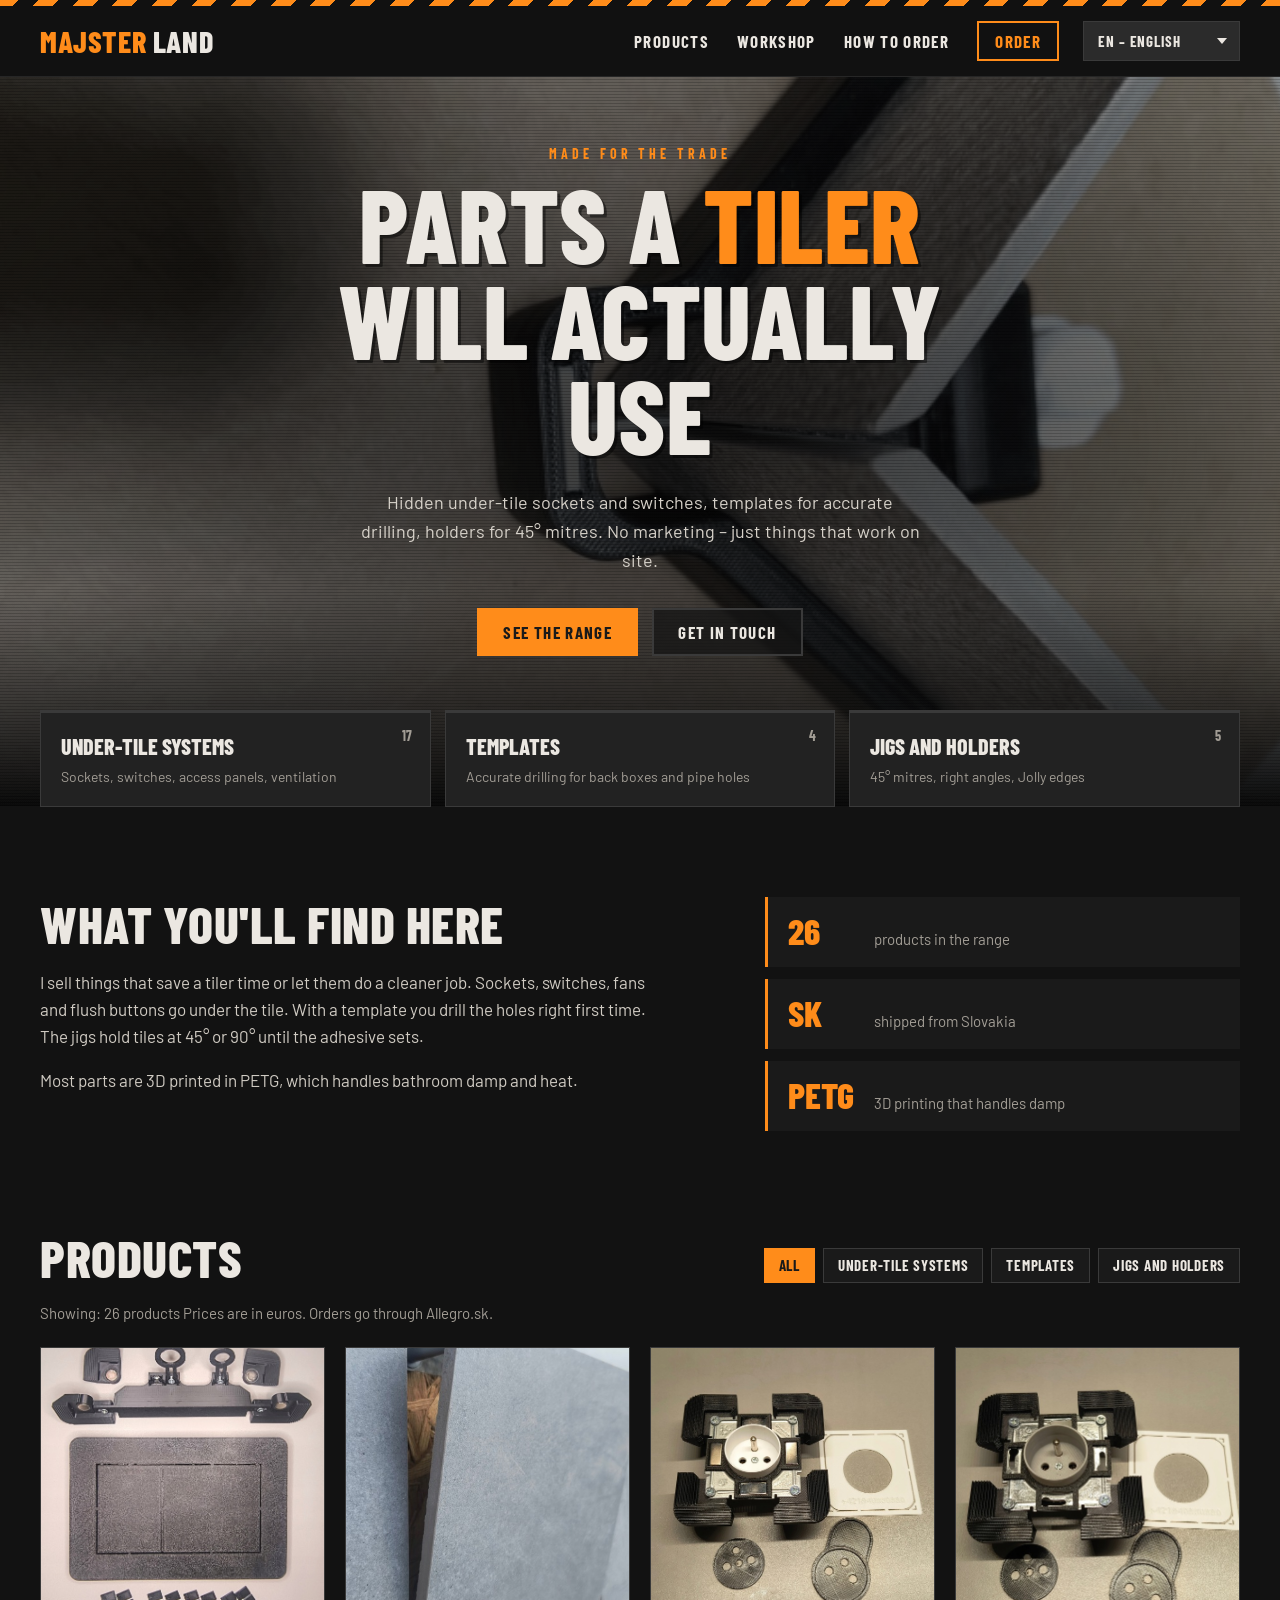
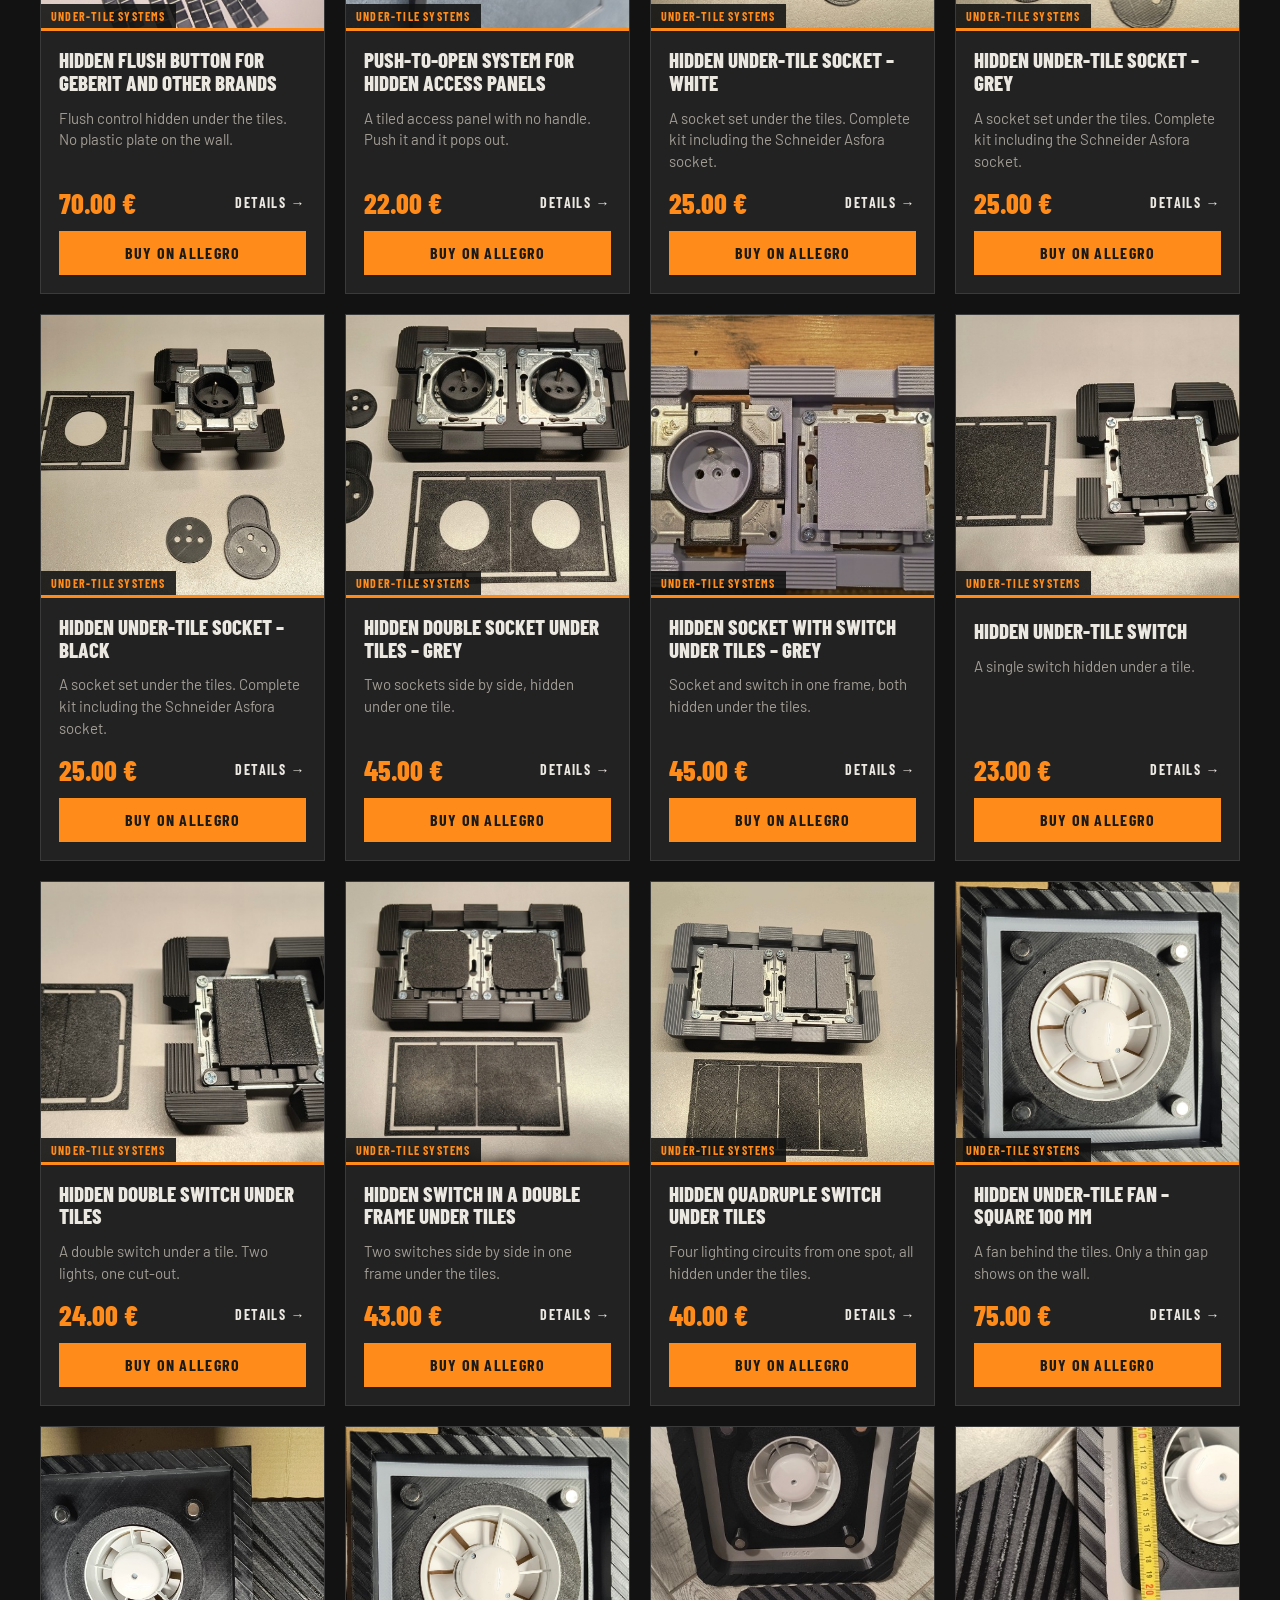
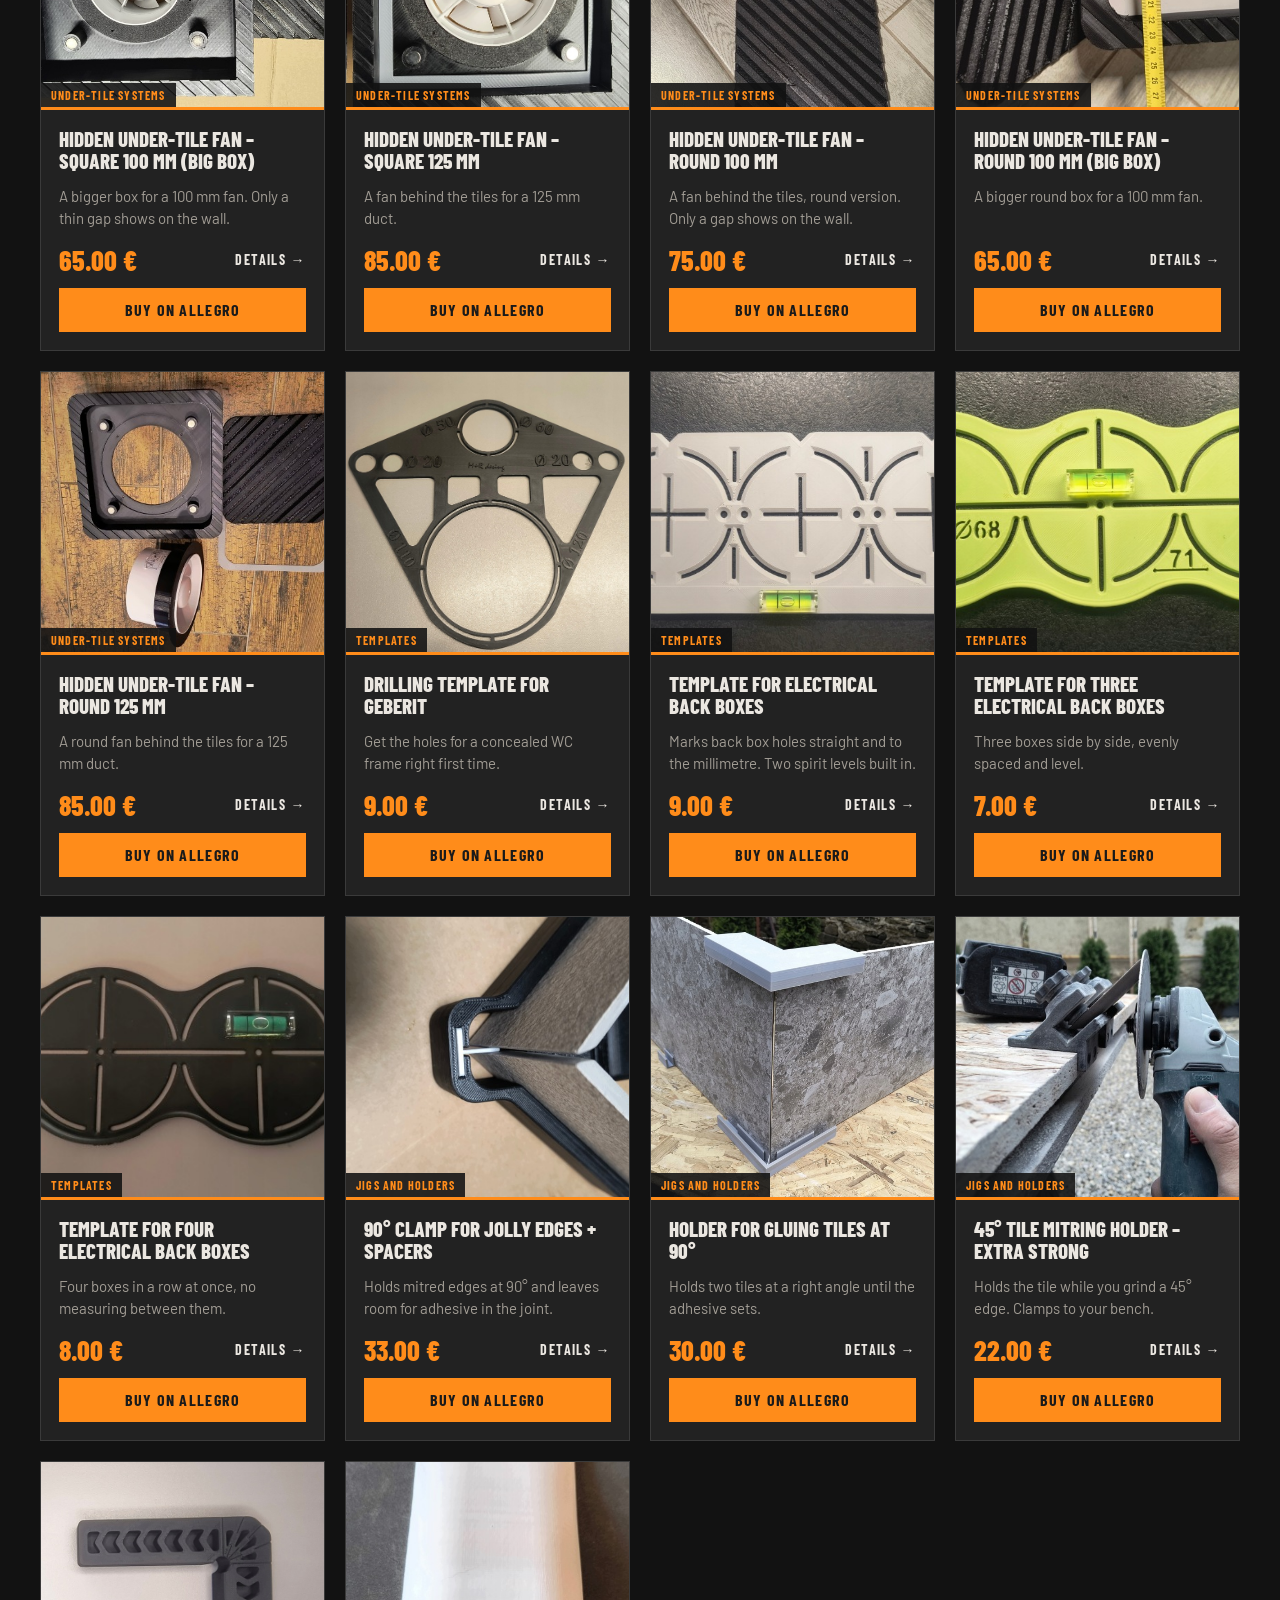
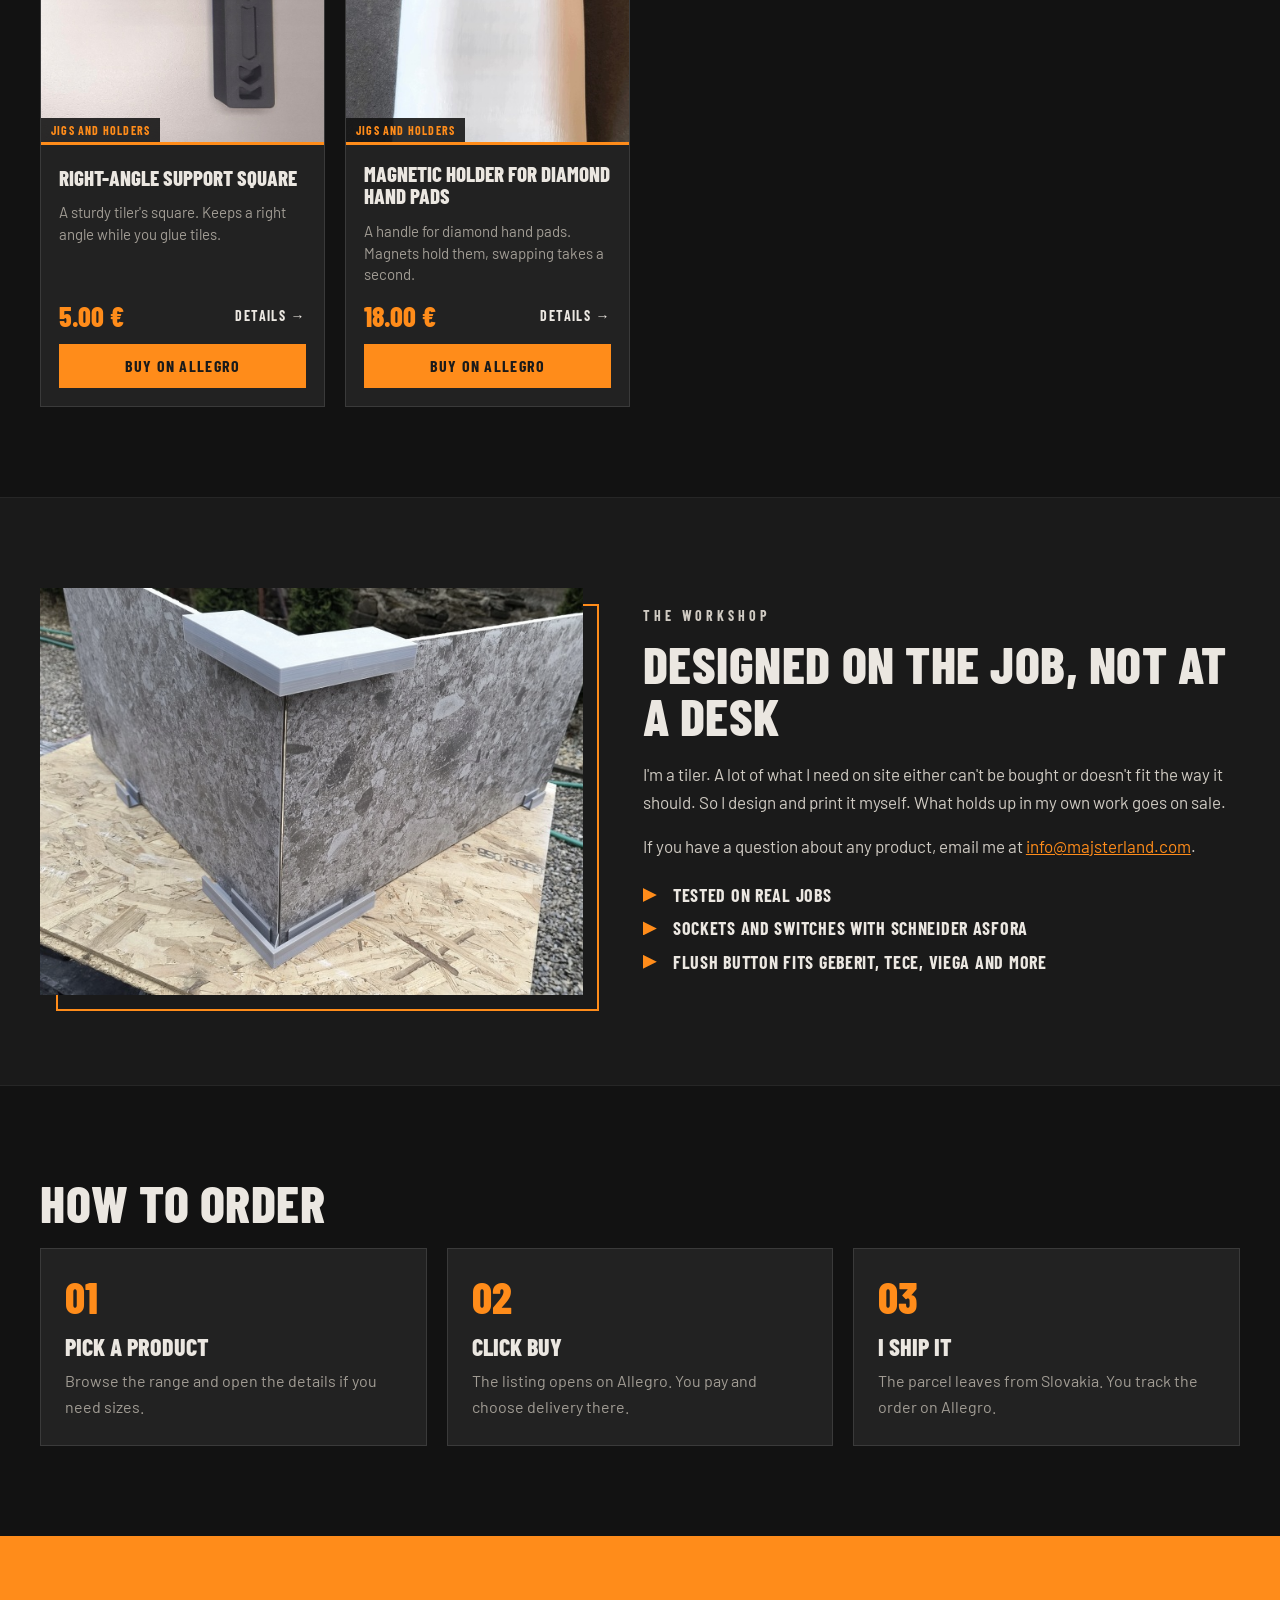
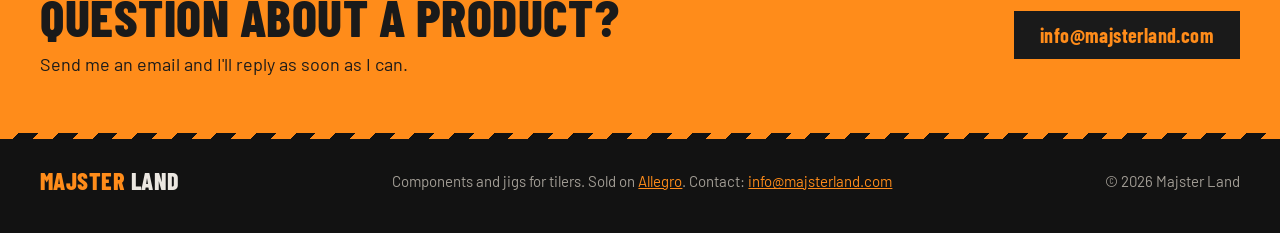
==== index.html @ 2c0d5b90 "Maďarčina a angličtina, kontakt e-mailom, bez doplnkov z dlažby a príslušenstva - nové jazyky HU (od" ====
<!DOCTYPE html>
<html lang="sk">
<head>
  <meta charset="utf-8">
  <meta name="viewport" content="width=device-width, initial-scale=1">
  <title>Majster Land – komponenty a prípravky pre obkladačov</title>
  <meta name="description" content="Skryté podobkladové zásuvky, vypínače a ventilátory, šablóny na vŕtanie, držiaky na 45° skosenie. Vyrobené pre obkladačov, predaj cez Allegro.">
  <meta property="og:title" content="Majster Land – komponenty pre obkladačov">
  <meta property="og:description" content="Skryté zásuvky, vypínače, ventilátory, šablóny a prípravky. Veci, ktoré fungujú na stavbe.">
  <meta property="og:image" content="img/hero.jpg">
  <link rel="alternate" hreflang="sk" href="?lang=sk">
  <link rel="alternate" hreflang="cs" href="?lang=cs">
  <link rel="alternate" hreflang="pl" href="?lang=pl">
  <link rel="alternate" hreflang="hu" href="?lang=hu">
  <link rel="alternate" hreflang="en" href="?lang=en">
  <link rel="icon" href="img/favicon.svg" type="image/svg+xml">
  <link rel="preconnect" href="https://fonts.googleapis.com">
  <link rel="preconnect" href="https://fonts.gstatic.com" crossorigin>
  <link href="https://fonts.googleapis.com/css2?family=Barlow+Condensed:wght@500;600;700;800&family=Barlow:wght@400;500;600&display=swap" rel="stylesheet">
  <link rel="stylesheet" href="css/style.css?v=c81fa28c">
</head>
<body>

<header class="top">
  <div class="stripe" aria-hidden="true"></div>
  <div class="top__inner wrap">
    <a href="#" class="logo" aria-label="Majster Land"><span class="logo__a">Majster</span> <span class="logo__b">Land</span></a>
    <nav id="nav" class="nav">
      <a href="#sortiment" data-i18n="nav.produkty">Produkty</a>
      <a href="#dielna" data-i18n="nav.dielna">O dielni</a>
      <a href="#objednavka" data-i18n="nav.objednavka">Ako objednať</a>
      <a href="https://allegro.sk/pouzivatel/Majster_Land" class="btn btn--outline" data-profil target="_blank" rel="noopener" data-i18n="nav.objednat">Objednať</a>
    </nav>
    <div class="lang">
      <label for="lang" class="sr-only" data-i18n="lang.label">Jazyk</label>
      <select id="lang" class="lang__select">
        <option value="sk">SK – Slovenčina</option>
        <option value="cs">CZ – Čeština</option>
        <option value="pl">PL – Polski</option>
        <option value="hu">HU – Magyar</option>
        <option value="en">EN – English</option>
      </select>
    </div>
    <button class="burger" aria-label="Menu" data-i18n-aria="menu" aria-expanded="false" aria-controls="nav"><span></span><span></span><span></span></button>
  </div>
</header>

<main>
  <!-- HERO -->
  <section class="hero">
    <div class="hero__bg" aria-hidden="true"></div>
    <div class="hero__inner wrap">
      <p class="eyebrow" data-i18n="hero.eyebrow">Vyrobené pre remeslo</p>
      <h1 class="hero__title" data-i18n-html="hero.title">Komponenty, ktoré <em>obkladač</em> naozaj použije</h1>
      <p class="hero__lead" data-i18n="hero.lead">Skryté podobkladové zásuvky a vypínače, šablóny na presné vŕtanie, držiaky na 45° skosenie. Bez marketingu – len veci, ktoré fungujú na stavbe.</p>
      <div class="hero__cta">
        <a href="#sortiment" class="btn btn--solid" data-i18n="hero.cta1">Pozrieť sortiment</a>
        <a href="#kontakt" class="btn btn--dark" data-i18n="hero.cta2">Napíš mi</a>
      </div>
    </div>
  </section>

  <!-- KATEGÓRIE -->
  <section class="cats wrap">
    <div class="cats__grid" id="cats"></div>
  </section>

  <!-- ÚVOD -->
  <section class="intro wrap">
    <div class="intro__text">
      <h2 class="h2" data-i18n="intro.title">Čo tu nájdeš</h2>
      <p data-i18n="intro.p1"></p>
      <p data-i18n="intro.p2"></p>
    </div>
    <ul class="intro__facts">
      <li><strong id="fact-count">32</strong><span data-i18n="fact.produkty">produktov v ponuke</span></li>
      <li><strong>SK</strong><span data-i18n="fact.sk">odoslanie zo Slovenska</span></li>
      <li><strong>PETG</strong><span data-i18n="fact.petg">3D tlač, ktorá vydrží vlhko</span></li>
    </ul>
  </section>

  <!-- SORTIMENT -->
  <section class="shop wrap" id="sortiment">
    <div class="shop__head">
      <h2 class="h2" data-i18n="shop.title">Sortiment</h2>
      <div class="filters" id="filters" role="group" data-i18n-aria="shop.filter"></div>
    </div>
    <p class="shop__count"><span id="count" aria-live="polite"></span> <span class="shop__mena" id="mena"></span></p>
    <div class="grid" id="grid"></div>
    <noscript><p class="shop__count">Na zobrazenie produktov treba zapnúť JavaScript. Celú ponuku nájdeš aj na <a href="https://allegro.sk/pouzivatel/Majster_Land">Allegre</a>.</p></noscript>
  </section>

  <!-- O DIELNI -->
  <section class="workshop" id="dielna">
    <div class="wrap workshop__inner">
      <div class="workshop__img">
        <img src="img/produkty/18585178853.jpg" data-i18n-alt="dielna.alt" alt="Roh z dlažby lepený v 90° držiaku" loading="lazy">
      </div>
      <div class="workshop__text">
        <p class="eyebrow" data-i18n="dielna.eyebrow">O dielni</p>
        <h2 class="h2" data-i18n="dielna.title">Navrhnuté pri práci, nie pri stole</h2>
        <p data-i18n="dielna.p1"></p>
        <p data-i18n-html="dielna.p2"></p>
        <ul class="checks">
          <li data-i18n="dielna.c1"></li>
          <li data-i18n="dielna.c2"></li>
          <li data-i18n="dielna.c3"></li>
        </ul>
      </div>
    </div>
  </section>

  <!-- AKO OBJEDNAŤ -->
  <section class="how wrap" id="objednavka">
    <h2 class="h2" data-i18n="how.title">Ako objednať</h2>
    <ol class="steps">
      <li><span class="steps__n">01</span><h3 data-i18n="how.1t"></h3><p data-i18n="how.1p"></p></li>
      <li><span class="steps__n">02</span><h3 data-i18n="how.2t"></h3><p data-i18n="how.2p"></p></li>
      <li><span class="steps__n">03</span><h3 data-i18n="how.3t"></h3><p data-i18n="how.3p"></p></li>
    </ol>
  </section>

  <!-- KONTAKT -->
  <section class="contact" id="kontakt">
    <div class="wrap contact__inner">
      <div>
        <h2 class="h2" data-i18n="kontakt.title">Máš otázku k produktu?</h2>
        <p data-i18n="kontakt.p"></p>
      </div>
      <a href="mailto:info@majsterland.com" class="btn btn--solid btn--mail" data-email>info@majsterland.com</a>
    </div>
  </section>
</main>

<footer class="foot">
  <div class="stripe" aria-hidden="true"></div>
  <div class="wrap foot__inner">
    <a href="#" class="logo"><span class="logo__a">Majster</span> <span class="logo__b">Land</span></a>
    <p data-i18n-html="foot.text"></p>
    <p class="foot__copy">© <span id="year">2026</span> Majster Land</p>
  </div>
</footer>

<!-- DETAIL PRODUKTU -->
<dialog class="modal" id="modal" aria-labelledby="m-title">
  <button class="modal__close" id="m-close" data-i18n-aria="close" aria-label="Zavrieť">×</button>
  <div class="modal__body">
    <div class="modal__img"><img id="m-img" alt=""></div>
    <div class="modal__info">
      <p class="eyebrow" id="m-cat"></p>
      <h3 class="modal__title" id="m-title"></h3>
      <p class="modal__price" id="m-price"></p>
      <p class="modal__mena" id="m-mena"></p>
      <p id="m-desc"></p>
      <ul class="specs" id="m-specs"></ul>
      <a class="btn btn--solid btn--wide" id="m-buy" target="_blank" rel="noopener" data-i18n="buy">Kúpiť na Allegre</a>
    </div>
  </div>
</dialog>

<script src="data/produkty.js?v=39919f74"></script>
<script src="js/i18n.js?v=250822aa"></script>
<script src="js/app.js?v=681aad5c"></script>
</body>
</html>
---- css/style.css ----
/* Majster Land – tmavý dielenský štýl, oranžové akcenty */
:root {
  --bg: #121212;
  --bg-2: #1a1a1a;
  --panel: #222;
  --panel-2: #2b2b2b;
  --line: #3a3a3a;
  --text: #ebe7e1;
  --muted: #a29d95;
  --orange: #ff8c1a;
  --orange-2: #ffa340;
  --font-head: "Barlow Condensed", "Arial Narrow", Impact, sans-serif;
  --font-body: "Barlow", system-ui, -apple-system, "Segoe UI", sans-serif;
  --wrap: 1200px;
}

*, *::before, *::after { box-sizing: border-box; }
html { scroll-behavior: smooth; scroll-padding-top: 80px; }
body {
  margin: 0;
  background: var(--bg);
  color: var(--text);
  font: 400 17px/1.6 var(--font-body);
  -webkit-font-smoothing: antialiased;
}
img { max-width: 100%; display: block; }
a { color: var(--orange); }
button { font: inherit; color: inherit; }

.wrap { width: min(var(--wrap), 100% - 40px); margin-inline: auto; }

.h2 {
  font: 800 clamp(34px, 5vw, 52px)/1 var(--font-head);
  text-transform: uppercase;
  letter-spacing: .01em;
  margin: 0 0 20px;
}

.eyebrow {
  font: 700 14px/1 var(--font-head);
  text-transform: uppercase;
  letter-spacing: .28em;
  color: var(--orange);
  margin: 0 0 14px;
}

/* ---------- výstražný pruh ---------- */
.stripe {
  height: 6px;
  background: repeating-linear-gradient(-45deg, var(--orange) 0 14px, #111 14px 28px);
}

/* ---------- tlačidlá ---------- */
.btn {
  display: inline-flex;
  align-items: center;
  justify-content: center;
  gap: 8px;
  min-height: 48px;
  padding: 0 24px;
  font: 700 17px/1 var(--font-head);
  text-transform: uppercase;
  letter-spacing: .08em;
  text-decoration: none;
  border: 2px solid transparent;
  cursor: pointer;
  transition: background .15s, color .15s, border-color .15s, transform .15s;
}
.btn:active { transform: translateY(1px); }
.btn--solid { background: var(--orange); color: #1a1a1a; }
.btn--solid:hover { background: var(--orange-2); }
.btn--outline { border-color: var(--orange); color: var(--orange); min-height: 40px; padding: 0 16px; }
.btn--outline:hover { background: var(--orange); color: #1a1a1a; }
.btn--dark { background: rgba(20,20,20,.75); border-color: var(--line); color: var(--text); }
.btn--dark:hover { border-color: var(--text); }
.btn--wide { width: 100%; }
.btn:focus-visible, .filter:focus-visible, .cat:focus-visible, .card button:focus-visible, .nav a:focus-visible {
  outline: 3px solid var(--orange-2);
  outline-offset: 2px;
}

/* ---------- hlavička ---------- */
.top {
  position: sticky;
  top: 0;
  z-index: 20;
  background: rgba(18,18,18,.94);
  backdrop-filter: blur(6px);
  border-bottom: 1px solid #262626;
}
.top__inner { display: flex; align-items: center; height: 70px; }

.logo {
  font: 800 30px/1 var(--font-head);
  text-transform: uppercase;
  letter-spacing: .02em;
  text-decoration: none;
  white-space: nowrap;
}
.logo__a { color: var(--orange); }
.logo__b { color: var(--text); }

.nav { display: flex; align-items: center; gap: 28px; margin-left: auto; }
.nav a:not(.btn) {
  font: 700 17px/1 var(--font-head);
  text-transform: uppercase;
  letter-spacing: .08em;
  color: var(--text);
  text-decoration: none;
}
.nav a:not(.btn):hover { color: var(--orange); }

.burger { display: none; background: none; border: 0; padding: 10px; cursor: pointer; }
.burger span { display: block; width: 26px; height: 3px; background: var(--text); margin: 5px 0; }

/* ---------- prepínač jazyka ---------- */
.sr-only { position: absolute; width: 1px; height: 1px; padding: 0; margin: -1px; overflow: hidden; clip: rect(0 0 0 0); white-space: nowrap; border: 0; }
.lang { margin-left: 24px; }
.lang__select {
  appearance: none;
  -webkit-appearance: none;
  height: 40px;
  padding: 0 34px 0 14px;
  background: var(--panel-2) url("data:image/svg+xml,%3Csvg xmlns='http://www.w3.org/2000/svg' width='10' height='6'%3E%3Cpath d='M0 0h10L5 6z' fill='%23ebe7e1'/%3E%3C/svg%3E") no-repeat right 12px center;
  border: 1px solid var(--line);
  color: var(--text);
  font: 700 15px/1 var(--font-head);
  text-transform: uppercase;
  letter-spacing: .06em;
  cursor: pointer;
}
.lang__select:hover { border-color: var(--text); }
.lang__select:focus-visible { outline: 3px solid var(--orange-2); outline-offset: 2px; }
.lang__select option { background: var(--panel); color: var(--text); text-transform: none; }
.shop__mena { color: var(--muted); }
.shop__mena:empty { display: none; }
.modal__mena { font-size: 14px; color: var(--muted); margin: -10px 0 16px; }
.modal__mena:empty { display: none; }

/* ---------- hero ---------- */
.hero {
  position: relative;
  min-height: clamp(540px, 76vh, 720px);
  display: flex;
  align-items: center;
  overflow: hidden;
  isolation: isolate;
}
.hero__bg {
  position: absolute;
  inset: 0;
  z-index: -1;
  background:
    repeating-linear-gradient(0deg, rgba(0,0,0,.18) 0 1px, transparent 1px 3px),
    radial-gradient(ellipse at center, rgba(14,14,14,.82) 0%, rgba(14,14,14,.6) 60%, rgba(14,14,14,.45) 100%),
    linear-gradient(0deg, var(--bg) 0%, transparent 30%),
    url("../img/hero.jpg") center / cover no-repeat;
  filter: saturate(.6) contrast(1.05);
}
.hero__inner { padding: 70px 0 150px; text-align: center; }
.hero__title {
  font: 800 clamp(38px, 8.4vw, 104px)/.92 var(--font-head);
  text-transform: uppercase;
  letter-spacing: .005em;
  max-width: 14ch;
  margin: 0 auto 26px;
  text-shadow: 3px 3px 0 rgba(0,0,0,.45);
}
.hero__title em { font-style: normal; color: var(--orange); }
.hero__lead { max-width: 560px; font-size: 18px; color: #d6d1c9; margin: 0 auto 34px; }
.hero__cta { display: flex; flex-wrap: wrap; justify-content: center; gap: 14px; }

/* ---------- kategórie ---------- */
.cats { position: relative; z-index: 2; margin-top: -96px; }
.cats__grid { display: grid; grid-template-columns: repeat(3, 1fr); gap: 14px; }
.cats__grid > * { min-width: 0; }
.cat {
  display: block;
  position: relative;
  padding: 22px 20px 20px;
  background: var(--panel);
  border: 1px solid var(--line);
  border-top: 3px solid var(--line);
  text-decoration: none;
  color: var(--text);
  transition: border-color .15s, transform .15s, background .15s;
}
.cat:hover { border-top-color: var(--orange); background: var(--panel-2); transform: translateY(-3px); }
.cat__n { position: absolute; top: 16px; right: 18px; font: 700 14px/1 var(--font-head); color: var(--muted); }
.cat__title { font: 800 22px/1.05 var(--font-head); text-transform: uppercase; margin: 0 0 8px; padding-right: 22px; overflow-wrap: break-word; hyphens: auto; }
.cat__desc { font-size: 14px; line-height: 1.4; color: var(--muted); margin: 0; }

/* ---------- úvod ---------- */
.intro {
  display: grid;
  grid-template-columns: 1.4fr 1fr;
  gap: 60px;
  padding: 90px 0 40px;
  align-items: start;
}
.intro__text p { color: #cfcac2; margin: 0 0 16px; max-width: 62ch; }
.intro__facts { list-style: none; margin: 0; padding: 0; display: grid; gap: 12px; }
.intro__facts li {
  display: flex;
  align-items: baseline;
  gap: 16px;
  padding: 16px 20px;
  background: var(--bg-2);
  border-left: 3px solid var(--orange);
}
.intro__facts strong { font: 800 36px/1 var(--font-head); color: var(--orange); min-width: 70px; }
.intro__facts span { color: var(--muted); font-size: 15px; }

/* ---------- sortiment ---------- */
.shop { padding: 60px 0 90px; }
.shop__head { display: flex; flex-wrap: wrap; align-items: end; justify-content: space-between; gap: 20px; }
.shop__head .h2 { margin: 0; }
.shop__count { color: var(--muted); font-size: 15px; margin: 18px 0 22px; }

.filters { display: flex; flex-wrap: wrap; gap: 8px; }
.filter {
  padding: 9px 14px;
  background: var(--bg-2);
  border: 1px solid var(--line);
  font: 700 15px/1 var(--font-head);
  text-transform: uppercase;
  letter-spacing: .05em;
  cursor: pointer;
  transition: background .15s, border-color .15s, color .15s;
}
.filter:hover { border-color: var(--text); }
.filter.is-on { background: var(--orange); border-color: var(--orange); color: #1a1a1a; }

.grid { display: grid; grid-template-columns: repeat(auto-fill, minmax(min(270px, 100%), 1fr)); gap: 20px; }

.card {
  display: flex;
  flex-direction: column;
  background: var(--panel);
  border: 1px solid var(--line);
  transition: border-color .15s, transform .15s;
}
.card:hover { border-color: #555; transform: translateY(-3px); }
.card[hidden] { display: none; }

.card__img {
  position: relative;
  display: block;
  padding: 0;
  border: 0;
  border-bottom: 3px solid var(--orange);
  background: #d8d5d0;
  aspect-ratio: 1 / 1;
  overflow: hidden;
  cursor: zoom-in;
}
.card__img img { width: 100%; height: 100%; object-fit: cover; transition: transform .3s; }
.card:hover .card__img img { transform: scale(1.04); }
.card__tag {
  position: absolute;
  left: 0;
  bottom: 0;
  padding: 6px 10px;
  background: rgba(18,18,18,.88);
  font: 700 12px/1 var(--font-head);
  text-transform: uppercase;
  letter-spacing: .1em;
  color: var(--orange);
}

.card__body { display: flex; flex-direction: column; flex: 1; padding: 18px 18px 18px; }
.card__title { margin: 0 0 8px; }
.card__title button {
  padding: 0;
  background: none;
  border: 0;
  text-align: left;
  font: 800 21px/1.08 var(--font-head);
  text-transform: uppercase;
  cursor: pointer;
}
.card__title button:hover { color: var(--orange); }
.card__desc { font-size: 15px; line-height: 1.45; color: var(--muted); margin: 0 0 16px; flex: 1; }
.card__foot { display: flex; align-items: center; justify-content: space-between; margin-bottom: 14px; }
.card__price { font: 800 28px/1 var(--font-head); color: var(--orange); }
.card__more {
  background: none;
  border: 0;
  padding: 4px 0;
  font: 700 14px/1 var(--font-head);
  text-transform: uppercase;
  letter-spacing: .1em;
  color: var(--text);
  cursor: pointer;
}
.card__more:hover { color: var(--orange); }
.card .btn { min-height: 44px; font-size: 16px; }

/* ---------- o dielni ---------- */
.workshop { background: var(--bg-2); border-block: 1px solid #262626; }
.workshop__inner { display: grid; grid-template-columns: 1fr 1.1fr; gap: 60px; align-items: center; padding: 90px 0; }
.workshop__img { position: relative; }
.workshop__img::after {
  content: "";
  position: absolute;
  inset: 16px -16px -16px 16px;
  border: 2px solid var(--orange);
  z-index: 0;
}
.workshop__img img { position: relative; z-index: 1; width: 100%; aspect-ratio: 4 / 3; object-fit: cover; filter: saturate(.75); }
.workshop__text p { color: #cfcac2; max-width: 60ch; }
.checks { list-style: none; padding: 0; margin: 24px 0 0; display: grid; gap: 10px; }
.checks li {
  position: relative;
  padding-left: 30px;
  font: 700 18px/1.3 var(--font-head);
  text-transform: uppercase;
  letter-spacing: .04em;
}
.checks li::before {
  content: "";
  position: absolute;
  left: 0;
  top: 4px;
  width: 14px;
  height: 14px;
  background: var(--orange);
  clip-path: polygon(0 0, 100% 50%, 0 100%);
}

/* ---------- ako objednať ---------- */
.how { padding: 90px 0; }
.steps { list-style: none; padding: 0; margin: 10px 0 0; display: grid; grid-template-columns: repeat(3, 1fr); gap: 20px; }
.steps li { padding: 26px 24px; background: var(--panel); border: 1px solid var(--line); }
.steps__n { font: 800 44px/1 var(--font-head); color: var(--orange); }
.steps h3 { font: 800 24px/1.1 var(--font-head); text-transform: uppercase; margin: 12px 0 8px; }
.steps p { margin: 0; color: var(--muted); font-size: 16px; }

/* ---------- kontakt ---------- */
.contact { background: var(--orange); color: #1a1a1a; }
.contact__inner { display: flex; flex-wrap: wrap; align-items: center; justify-content: space-between; gap: 24px; padding: 54px 0; }
.contact .h2 { margin-bottom: 8px; }
.contact p { margin: 0; font-size: 18px; }
.contact .btn--solid { background: #1a1a1a; color: var(--orange); }
.contact .btn--solid:hover { background: #000; }
.btn--mail { text-transform: none; letter-spacing: .02em; font-size: 20px; }
.workshop__text a { color: var(--orange); }

/* ---------- pätička ---------- */
.foot__inner { display: flex; flex-wrap: wrap; align-items: center; justify-content: space-between; gap: 16px; padding: 30px 0 40px; color: var(--muted); font-size: 15px; }
.foot__inner p { margin: 0; }
.foot .logo { font-size: 24px; }

/* ---------- detail (modal) ---------- */
.modal {
  width: min(980px, 100% - 24px);
  max-height: calc(100vh - 24px);
  padding: 0;
  background: var(--panel);
  color: var(--text);
  border: 1px solid var(--line);
  border-top: 4px solid var(--orange);
}
.modal::backdrop { background: rgba(0,0,0,.75); }
.modal__close {
  position: absolute;
  top: 8px;
  right: 10px;
  z-index: 2;
  width: 40px;
  height: 40px;
  background: rgba(18,18,18,.85);
  border: 1px solid var(--line);
  font-size: 26px;
  line-height: 1;
  cursor: pointer;
}
.modal__close:hover { color: var(--orange); }
.modal__body { display: grid; grid-template-columns: 1fr 1fr; }
.modal__img { background: #d8d5d0; }
.modal__img img { width: 100%; height: 100%; max-height: 640px; object-fit: contain; }
.modal__info { padding: 34px 30px 30px; }
.modal__title { font: 800 34px/1 var(--font-head); text-transform: uppercase; margin: 0 0 14px; }
.modal__price { font: 800 38px/1 var(--font-head); color: var(--orange); margin: 0 0 18px; }
.modal__info > p:not(.eyebrow):not(.modal__price) { color: #cfcac2; font-size: 16px; }
.specs { list-style: none; padding: 0; margin: 18px 0 26px; border-top: 1px solid var(--line); }
.specs li { padding: 9px 0; border-bottom: 1px solid var(--line); font-size: 15px; color: #d8d3cb; }

/* ---------- responzívne ---------- */
@media (max-width: 860px) {
  .burger { display: block; margin-left: 6px; }
  .lang { margin-left: auto; }
  .lang__select { height: 38px; padding: 0 28px 0 10px; font-size: 14px; background-position: right 9px center; }
  .nav {
    position: absolute;
    top: 76px;
    left: 0;
    right: 0;
    flex-direction: column;
    align-items: stretch;
    gap: 0;
    padding: 10px 20px 20px;
    background: var(--bg);
    border-bottom: 1px solid var(--line);
    display: none;
  }
  .nav.is-open { display: flex; }
  .nav a:not(.btn) { padding: 14px 0; border-bottom: 1px solid #262626; }
  .nav .btn { margin-top: 14px; }
  .intro, .workshop__inner { grid-template-columns: 1fr; gap: 40px; }
  .steps { grid-template-columns: 1fr; }
  .modal__body { grid-template-columns: 1fr; }
  .modal__img img { max-height: 360px; }
  .hero__bg {
    background:
      repeating-linear-gradient(0deg, rgba(0,0,0,.18) 0 1px, transparent 1px 3px),
      linear-gradient(0deg, rgba(14,14,14,.95) 0%, rgba(14,14,14,.7) 100%),
      url("../img/hero.jpg") center / cover no-repeat;
  }
}
@media (max-width: 600px) {
  body { font-size: 16px; }
  .cats__grid { grid-template-columns: 1fr; gap: 8px; }
  .cat { padding: 16px 14px; }
  .cat__title { font-size: 17px; }
  .cat__desc { display: none; }
  .logo { font-size: 26px; }
  .hero__inner { padding: 50px 0 130px; }
  .modal__info { padding: 24px 20px; }
}
@media (prefers-reduced-motion: reduce) {
  html { scroll-behavior: auto; }
  *, *::before, *::after { transition: none !important; }
}
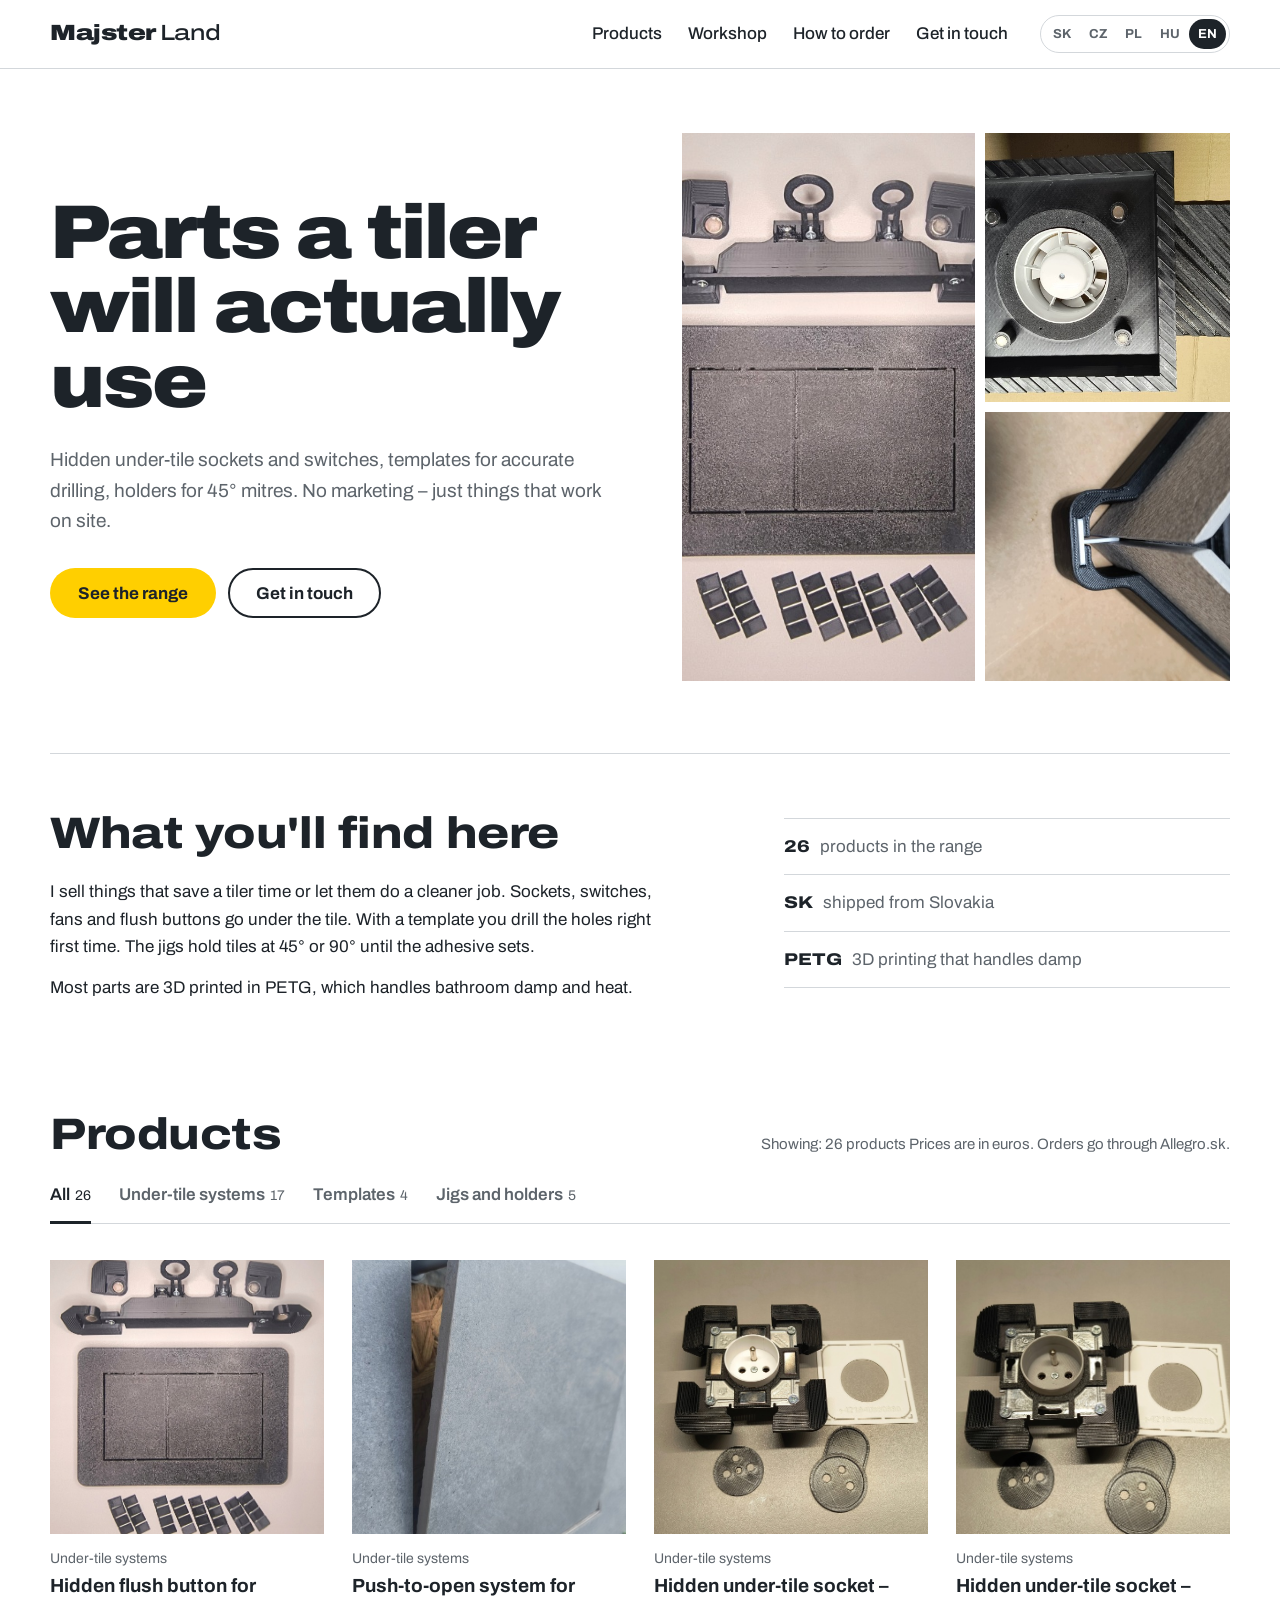
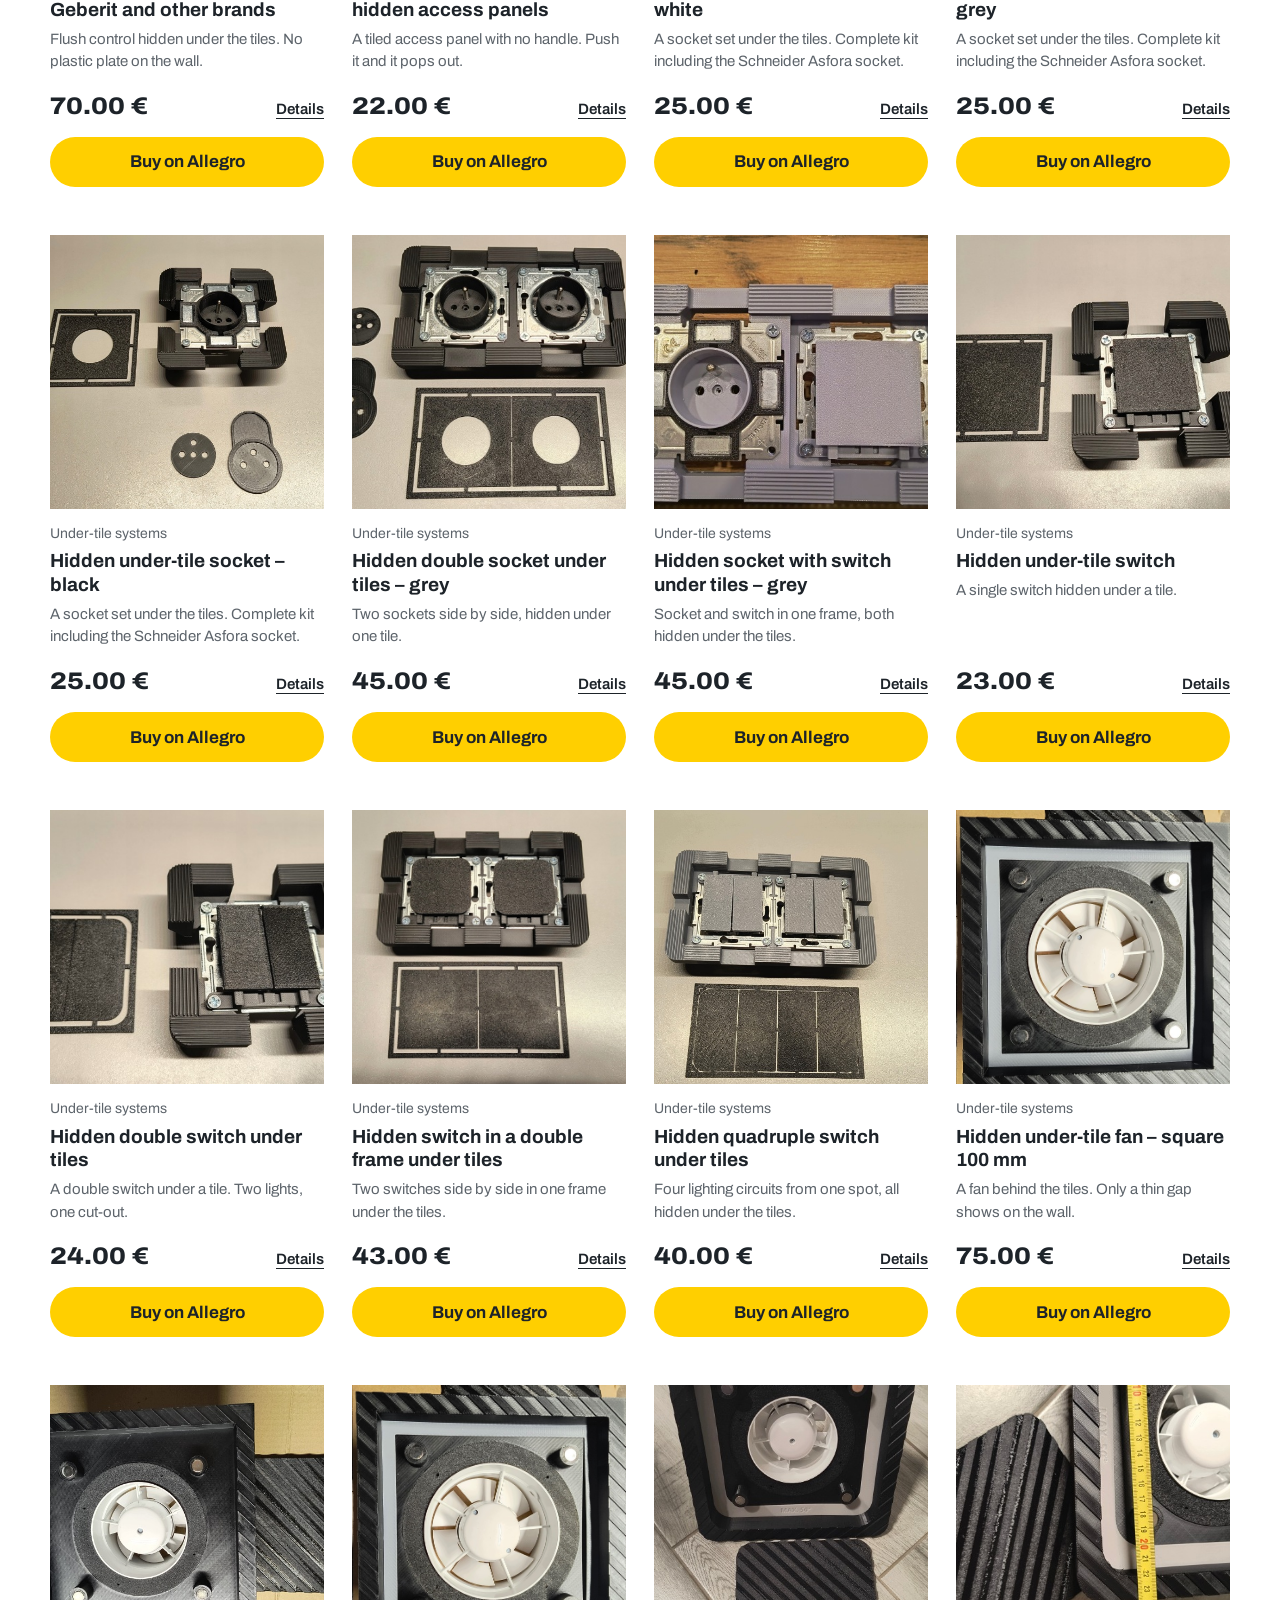
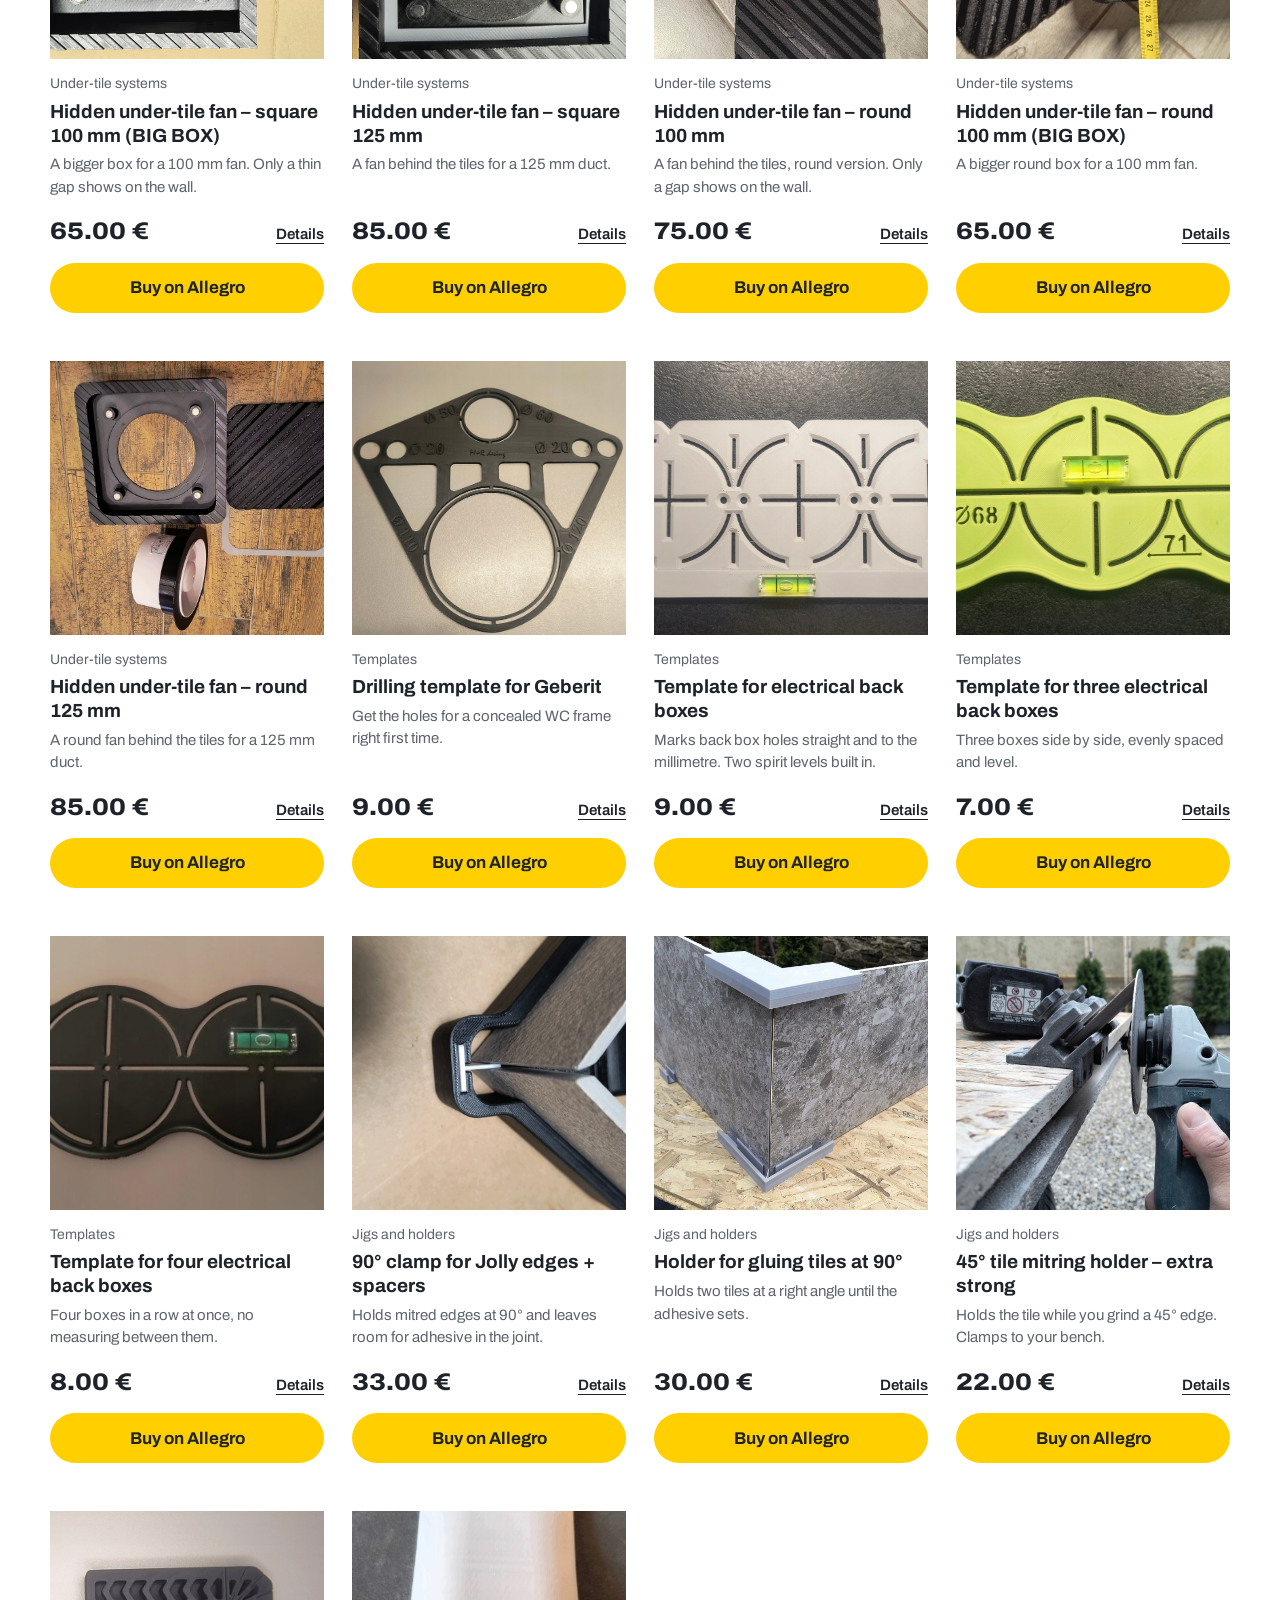
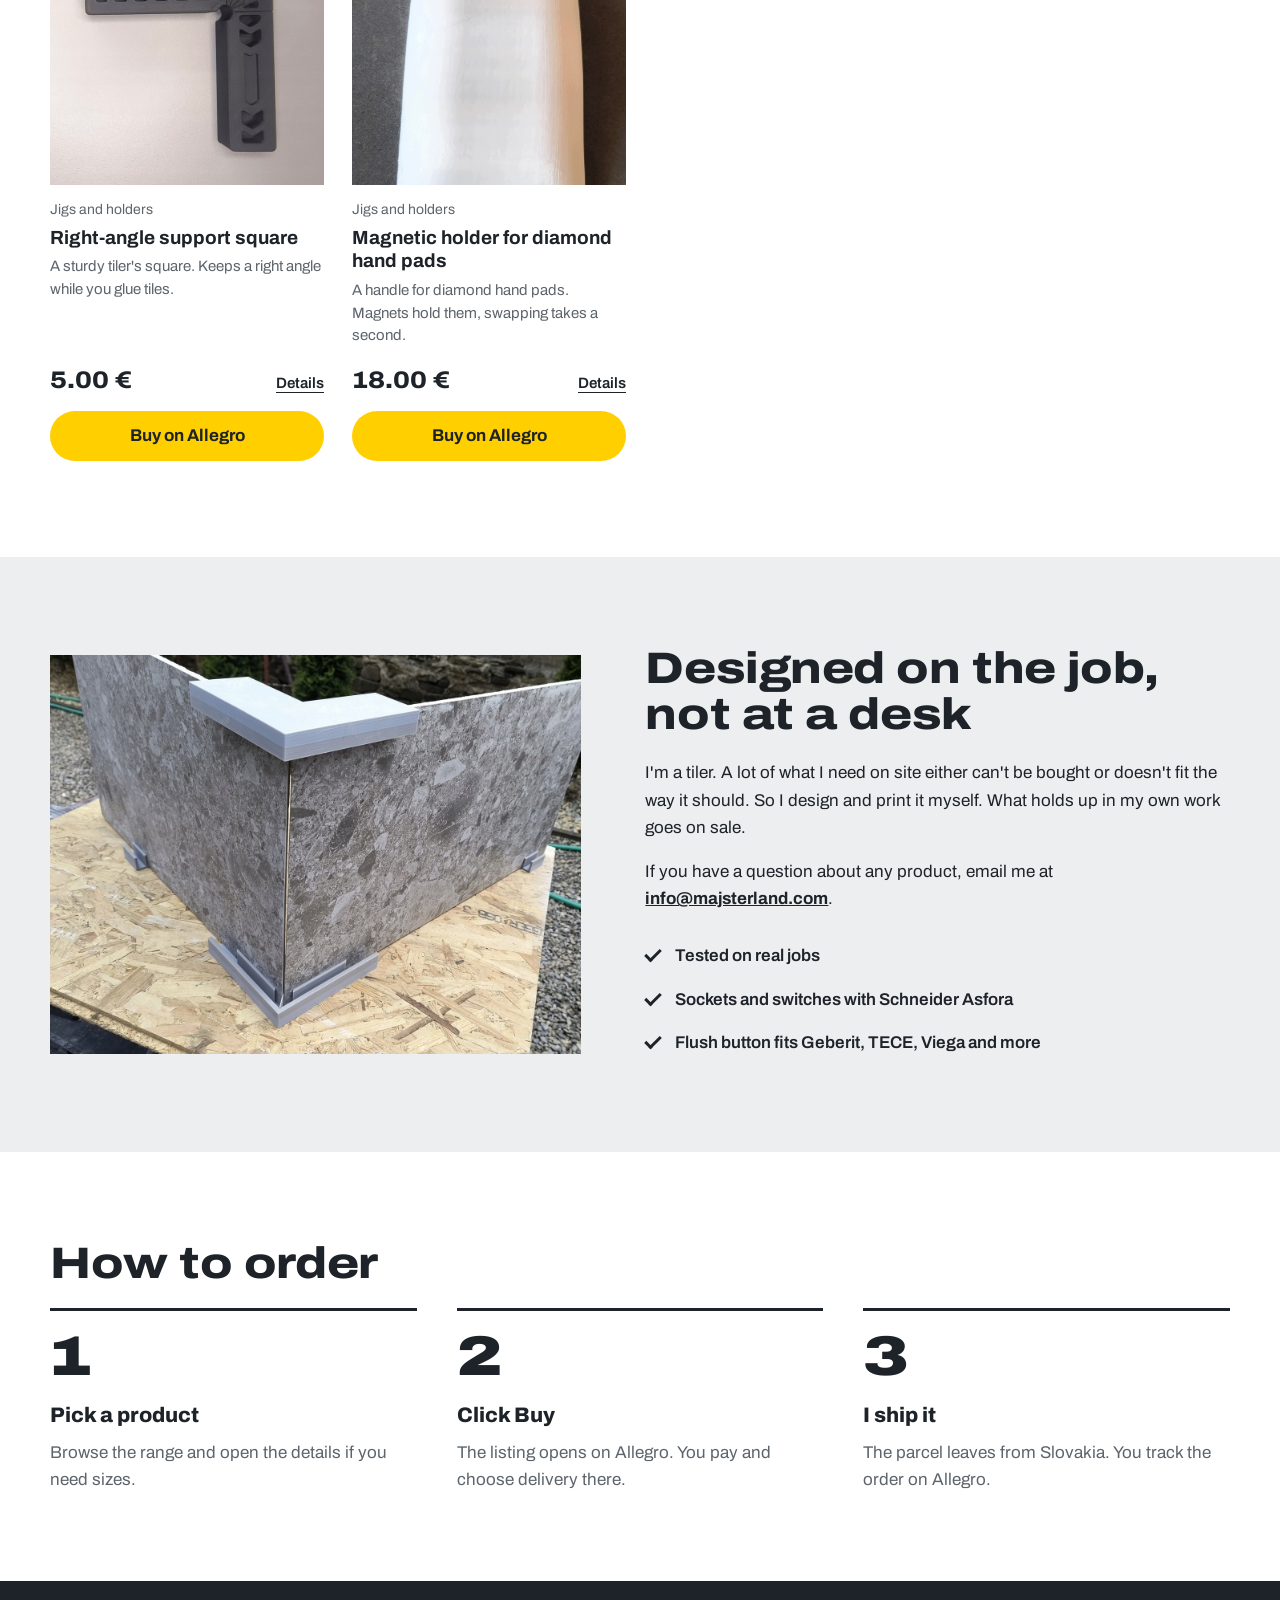
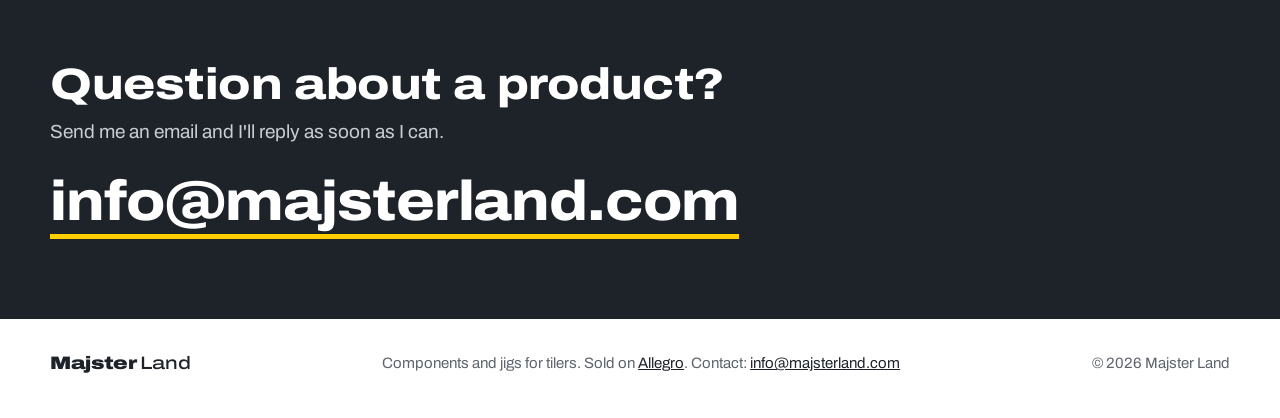
==== commit 89fc5be2: "Nový dizajn: jednoduchý svetlý katalóg Rovnaké produkty, texty a jazyky ako na main, iný vzhľad: - b" ====
--- a/index.html
+++ b/index.html
@@ -6,7 +6,6 @@
   <title>Majster Land – komponenty a prípravky pre obkladačov</title>
   <meta name="description" content="Skryté podobkladové zásuvky, vypínače a ventilátory, šablóny na vŕtanie, držiaky na 45° skosenie. Vyrobené pre obkladačov, predaj cez Allegro.">
   <meta property="og:title" content="Majster Land – komponenty pre obkladačov">
-  <meta property="og:description" content="Skryté zásuvky, vypínače, ventilátory, šablóny a prípravky. Veci, ktoré fungujú na stavbe.">
   <meta property="og:image" content="img/hero.jpg">
   <link rel="alternate" hreflang="sk" href="?lang=sk">
   <link rel="alternate" hreflang="cs" href="?lang=cs">
@@ -16,88 +15,69 @@
   <link rel="icon" href="img/favicon.svg" type="image/svg+xml">
   <link rel="preconnect" href="https://fonts.googleapis.com">
   <link rel="preconnect" href="https://fonts.gstatic.com" crossorigin>
-  <link href="https://fonts.googleapis.com/css2?family=Barlow+Condensed:wght@500;600;700;800&family=Barlow:wght@400;500;600&display=swap" rel="stylesheet">
-  <link rel="stylesheet" href="css/style.css?v=c81fa28c">
+  <link href="https://fonts.googleapis.com/css2?family=Archivo:wdth,wght@62..125,400..900&display=swap" rel="stylesheet">
+  <link rel="stylesheet" href="css/style.css?v=40fd78f3">
 </head>
 <body>
 
 <header class="top">
-  <div class="stripe" aria-hidden="true"></div>
   <div class="top__inner wrap">
-    <a href="#" class="logo" aria-label="Majster Land"><span class="logo__a">Majster</span> <span class="logo__b">Land</span></a>
+    <a href="#" class="logo" aria-label="Majster Land"><b>Majster</b>Land</a>
     <nav id="nav" class="nav">
       <a href="#sortiment" data-i18n="nav.produkty">Produkty</a>
       <a href="#dielna" data-i18n="nav.dielna">O dielni</a>
       <a href="#objednavka" data-i18n="nav.objednavka">Ako objednať</a>
-      <a href="https://allegro.sk/pouzivatel/Majster_Land" class="btn btn--outline" data-profil target="_blank" rel="noopener" data-i18n="nav.objednat">Objednať</a>
+      <a href="#kontakt" data-i18n="hero.cta2">Napíš mi</a>
     </nav>
-    <div class="lang">
-      <label for="lang" class="sr-only" data-i18n="lang.label">Jazyk</label>
-      <select id="lang" class="lang__select">
-        <option value="sk">SK – Slovenčina</option>
-        <option value="cs">CZ – Čeština</option>
-        <option value="pl">PL – Polski</option>
-        <option value="hu">HU – Magyar</option>
-        <option value="en">EN – English</option>
-      </select>
-    </div>
-    <button class="burger" aria-label="Menu" data-i18n-aria="menu" aria-expanded="false" aria-controls="nav"><span></span><span></span><span></span></button>
+    <div class="lang" id="lang" role="group" data-i18n-aria="lang.label"></div>
+    <button class="burger" aria-label="Menu" data-i18n-aria="menu" aria-expanded="false" aria-controls="nav"><span></span><span></span></button>
   </div>
 </header>
 
 <main>
-  <!-- HERO -->
-  <section class="hero">
-    <div class="hero__bg" aria-hidden="true"></div>
-    <div class="hero__inner wrap">
-      <p class="eyebrow" data-i18n="hero.eyebrow">Vyrobené pre remeslo</p>
-      <h1 class="hero__title" data-i18n-html="hero.title">Komponenty, ktoré <em>obkladač</em> naozaj použije</h1>
-      <p class="hero__lead" data-i18n="hero.lead">Skryté podobkladové zásuvky a vypínače, šablóny na presné vŕtanie, držiaky na 45° skosenie. Bez marketingu – len veci, ktoré fungujú na stavbe.</p>
+  <section class="hero wrap">
+    <div class="hero__text">
+      <h1 class="hero__title" data-i18n-html="hero.title">Komponenty, ktoré obkladač naozaj použije</h1>
+      <p class="hero__lead" data-i18n="hero.lead"></p>
       <div class="hero__cta">
-        <a href="#sortiment" class="btn btn--solid" data-i18n="hero.cta1">Pozrieť sortiment</a>
-        <a href="#kontakt" class="btn btn--dark" data-i18n="hero.cta2">Napíš mi</a>
+        <a href="#sortiment" class="btn btn--buy" data-i18n="hero.cta1">Pozrieť sortiment</a>
+        <a href="#kontakt" class="btn btn--line" data-i18n="hero.cta2">Napíš mi</a>
       </div>
+    </div>
+    <div class="hero__photos" aria-hidden="true">
+      <img src="img/produkty/18480112063.jpg" alt="" class="hero__p1">
+      <img src="img/produkty/19057999417.jpg" alt="" class="hero__p2">
+      <img src="img/produkty/19082053794.jpg" alt="" class="hero__p3">
     </div>
   </section>
 
-  <!-- KATEGÓRIE -->
-  <section class="cats wrap">
-    <div class="cats__grid" id="cats"></div>
-  </section>
-
-  <!-- ÚVOD -->
   <section class="intro wrap">
     <div class="intro__text">
       <h2 class="h2" data-i18n="intro.title">Čo tu nájdeš</h2>
       <p data-i18n="intro.p1"></p>
       <p data-i18n="intro.p2"></p>
     </div>
-    <ul class="intro__facts">
-      <li><strong id="fact-count">32</strong><span data-i18n="fact.produkty">produktov v ponuke</span></li>
-      <li><strong>SK</strong><span data-i18n="fact.sk">odoslanie zo Slovenska</span></li>
-      <li><strong>PETG</strong><span data-i18n="fact.petg">3D tlač, ktorá vydrží vlhko</span></li>
+    <ul class="facts">
+      <li><strong id="fact-count">26</strong> <span data-i18n="fact.produkty"></span></li>
+      <li><strong>SK</strong> <span data-i18n="fact.sk"></span></li>
+      <li><strong>PETG</strong> <span data-i18n="fact.petg"></span></li>
     </ul>
   </section>
 
-  <!-- SORTIMENT -->
   <section class="shop wrap" id="sortiment">
     <div class="shop__head">
       <h2 class="h2" data-i18n="shop.title">Sortiment</h2>
-      <div class="filters" id="filters" role="group" data-i18n-aria="shop.filter"></div>
+      <p class="shop__count"><span id="count" aria-live="polite"></span> <span class="shop__mena" id="mena"></span></p>
     </div>
-    <p class="shop__count"><span id="count" aria-live="polite"></span> <span class="shop__mena" id="mena"></span></p>
+    <div class="filters" id="filters" role="group" data-i18n-aria="shop.filter"></div>
     <div class="grid" id="grid"></div>
-    <noscript><p class="shop__count">Na zobrazenie produktov treba zapnúť JavaScript. Celú ponuku nájdeš aj na <a href="https://allegro.sk/pouzivatel/Majster_Land">Allegre</a>.</p></noscript>
+    <noscript><p>Na zobrazenie produktov treba zapnúť JavaScript. Celú ponuku nájdeš aj na <a href="https://allegro.sk/pouzivatel/Majster_Land">Allegre</a>.</p></noscript>
   </section>
 
-  <!-- O DIELNI -->
   <section class="workshop" id="dielna">
     <div class="wrap workshop__inner">
-      <div class="workshop__img">
-        <img src="img/produkty/18585178853.jpg" data-i18n-alt="dielna.alt" alt="Roh z dlažby lepený v 90° držiaku" loading="lazy">
-      </div>
+      <img class="workshop__img" src="img/produkty/18585178853.jpg" data-i18n-alt="dielna.alt" alt="" loading="lazy">
       <div class="workshop__text">
-        <p class="eyebrow" data-i18n="dielna.eyebrow">O dielni</p>
         <h2 class="h2" data-i18n="dielna.title">Navrhnuté pri práci, nie pri stole</h2>
         <p data-i18n="dielna.p1"></p>
         <p data-i18n-html="dielna.p2"></p>
@@ -110,56 +90,50 @@
     </div>
   </section>
 
-  <!-- AKO OBJEDNAŤ -->
   <section class="how wrap" id="objednavka">
     <h2 class="h2" data-i18n="how.title">Ako objednať</h2>
     <ol class="steps">
-      <li><span class="steps__n">01</span><h3 data-i18n="how.1t"></h3><p data-i18n="how.1p"></p></li>
-      <li><span class="steps__n">02</span><h3 data-i18n="how.2t"></h3><p data-i18n="how.2p"></p></li>
-      <li><span class="steps__n">03</span><h3 data-i18n="how.3t"></h3><p data-i18n="how.3p"></p></li>
+      <li><h3 data-i18n="how.1t"></h3><p data-i18n="how.1p"></p></li>
+      <li><h3 data-i18n="how.2t"></h3><p data-i18n="how.2p"></p></li>
+      <li><h3 data-i18n="how.3t"></h3><p data-i18n="how.3p"></p></li>
     </ol>
   </section>
 
-  <!-- KONTAKT -->
   <section class="contact" id="kontakt">
     <div class="wrap contact__inner">
-      <div>
-        <h2 class="h2" data-i18n="kontakt.title">Máš otázku k produktu?</h2>
-        <p data-i18n="kontakt.p"></p>
-      </div>
-      <a href="mailto:info@majsterland.com" class="btn btn--solid btn--mail" data-email>info@majsterland.com</a>
+      <h2 class="h2" data-i18n="kontakt.title">Máš otázku k produktu?</h2>
+      <p data-i18n="kontakt.p"></p>
+      <a href="mailto:info@majsterland.com" class="contact__mail" data-email>info@majsterland.com</a>
     </div>
   </section>
 </main>
 
-<footer class="foot">
-  <div class="stripe" aria-hidden="true"></div>
-  <div class="wrap foot__inner">
-    <a href="#" class="logo"><span class="logo__a">Majster</span> <span class="logo__b">Land</span></a>
-    <p data-i18n-html="foot.text"></p>
-    <p class="foot__copy">© <span id="year">2026</span> Majster Land</p>
-  </div>
+<footer class="foot wrap">
+  <a href="#" class="logo"><b>Majster</b>Land</a>
+  <p data-i18n-html="foot.text"></p>
+  <p>© <span id="year">2026</span> Majster Land</p>
 </footer>
 
-<!-- DETAIL PRODUKTU -->
 <dialog class="modal" id="modal" aria-labelledby="m-title">
-  <button class="modal__close" id="m-close" data-i18n-aria="close" aria-label="Zavrieť">×</button>
+  <button class="modal__close" id="m-close" data-i18n-aria="close" aria-label="Zavrieť">
+    <svg viewBox="0 0 24 24" width="22" height="22" aria-hidden="true"><path d="M5 5l14 14M19 5L5 19" stroke="currentColor" stroke-width="2.2" fill="none"/></svg>
+  </button>
   <div class="modal__body">
     <div class="modal__img"><img id="m-img" alt=""></div>
     <div class="modal__info">
-      <p class="eyebrow" id="m-cat"></p>
+      <p class="modal__cat" id="m-cat"></p>
       <h3 class="modal__title" id="m-title"></h3>
       <p class="modal__price" id="m-price"></p>
       <p class="modal__mena" id="m-mena"></p>
-      <p id="m-desc"></p>
+      <p class="modal__desc" id="m-desc"></p>
       <ul class="specs" id="m-specs"></ul>
-      <a class="btn btn--solid btn--wide" id="m-buy" target="_blank" rel="noopener" data-i18n="buy">Kúpiť na Allegre</a>
+      <a class="btn btn--buy btn--wide" id="m-buy" target="_blank" rel="noopener" data-i18n="buy">Kúpiť na Allegre</a>
     </div>
   </div>
 </dialog>
 
 <script src="data/produkty.js?v=39919f74"></script>
 <script src="js/i18n.js?v=250822aa"></script>
-<script src="js/app.js?v=681aad5c"></script>
+<script src="js/app.js?v=6161d50d"></script>
 </body>
 </html>
--- a/css/style.css
+++ b/css/style.css
@@ -1,434 +1,338 @@
-/* Majster Land – tmavý dielenský štýl, oranžové akcenty */
+/* Majster Land – jednoduchý svetlý katalóg.
+   Biela, grafit, betónová sivá. Žltá patrí len nákupným tlačidlám. */
 :root {
-  --bg: #121212;
-  --bg-2: #1a1a1a;
-  --panel: #222;
-  --panel-2: #2b2b2b;
-  --line: #3a3a3a;
-  --text: #ebe7e1;
-  --muted: #a29d95;
-  --orange: #ff8c1a;
-  --orange-2: #ffa340;
-  --font-head: "Barlow Condensed", "Arial Narrow", Impact, sans-serif;
-  --font-body: "Barlow", system-ui, -apple-system, "Segoe UI", sans-serif;
-  --wrap: 1200px;
+  --paper: #ffffff;
+  --concrete: #eceef0;
+  --line: #d3d7db;
+  --muted: #5d646b;
+  --ink: #1d2329;
+  --yellow: #ffcf00;
+  --yellow-hover: #ffdc3d;
+  --font: "Archivo", "Helvetica Neue", Arial, sans-serif;
+  --wrap: 1180px;
 }
 
 *, *::before, *::after { box-sizing: border-box; }
-html { scroll-behavior: smooth; scroll-padding-top: 80px; }
+html { scroll-behavior: smooth; scroll-padding-top: 76px; }
 body {
   margin: 0;
-  background: var(--bg);
-  color: var(--text);
-  font: 400 17px/1.6 var(--font-body);
+  background: var(--paper);
+  color: var(--ink);
+  font: 400 17px/1.6 var(--font);
   -webkit-font-smoothing: antialiased;
 }
-img { max-width: 100%; display: block; }
-a { color: var(--orange); }
+img { display: block; max-width: 100%; }
+a { color: inherit; }
 button { font: inherit; color: inherit; }
-
+h1, h2, h3 { margin: 0; }
 .wrap { width: min(var(--wrap), 100% - 40px); margin-inline: auto; }
 
+/* nadpisy: Archivo v rozšírenom reze */
 .h2 {
-  font: 800 clamp(34px, 5vw, 52px)/1 var(--font-head);
-  text-transform: uppercase;
-  letter-spacing: .01em;
-  margin: 0 0 20px;
-}
-
-.eyebrow {
-  font: 700 14px/1 var(--font-head);
-  text-transform: uppercase;
-  letter-spacing: .28em;
-  color: var(--orange);
-  margin: 0 0 14px;
-}
-
-/* ---------- výstražný pruh ---------- */
-.stripe {
-  height: 6px;
-  background: repeating-linear-gradient(-45deg, var(--orange) 0 14px, #111 14px 28px);
-}
+  font-size: clamp(30px, 4vw, 44px);
+  line-height: 1.05;
+  font-weight: 800;
+  font-stretch: 118%;
+  letter-spacing: -0.01em;
+  margin-bottom: 22px;
+}
+
+:focus-visible { outline: 3px solid var(--ink); outline-offset: 3px; }
 
 /* ---------- tlačidlá ---------- */
 .btn {
   display: inline-flex;
   align-items: center;
   justify-content: center;
-  gap: 8px;
-  min-height: 48px;
-  padding: 0 24px;
-  font: 700 17px/1 var(--font-head);
-  text-transform: uppercase;
-  letter-spacing: .08em;
+  min-height: 50px;
+  padding: 0 26px;
+  border-radius: 999px;
+  border: 2px solid transparent;
+  font-weight: 700;
+  font-size: 17px;
   text-decoration: none;
-  border: 2px solid transparent;
-  cursor: pointer;
-  transition: background .15s, color .15s, border-color .15s, transform .15s;
-}
-.btn:active { transform: translateY(1px); }
-.btn--solid { background: var(--orange); color: #1a1a1a; }
-.btn--solid:hover { background: var(--orange-2); }
-.btn--outline { border-color: var(--orange); color: var(--orange); min-height: 40px; padding: 0 16px; }
-.btn--outline:hover { background: var(--orange); color: #1a1a1a; }
-.btn--dark { background: rgba(20,20,20,.75); border-color: var(--line); color: var(--text); }
-.btn--dark:hover { border-color: var(--text); }
+  cursor: pointer;
+  transition: background-color .15s, border-color .15s;
+}
+.btn--buy { background: var(--yellow); color: var(--ink); }
+.btn--buy:hover { background: var(--yellow-hover); }
+.btn--line { border-color: var(--ink); }
+.btn--line:hover { background: var(--ink); color: var(--paper); }
 .btn--wide { width: 100%; }
-.btn:focus-visible, .filter:focus-visible, .cat:focus-visible, .card button:focus-visible, .nav a:focus-visible {
-  outline: 3px solid var(--orange-2);
-  outline-offset: 2px;
-}
 
 /* ---------- hlavička ---------- */
 .top {
   position: sticky;
   top: 0;
   z-index: 20;
-  background: rgba(18,18,18,.94);
-  backdrop-filter: blur(6px);
-  border-bottom: 1px solid #262626;
-}
-.top__inner { display: flex; align-items: center; height: 70px; }
+  background: rgba(255,255,255,.96);
+  border-bottom: 1px solid var(--line);
+}
+.top__inner { display: flex; align-items: center; gap: 32px; height: 68px; }
 
 .logo {
-  font: 800 30px/1 var(--font-head);
-  text-transform: uppercase;
-  letter-spacing: .02em;
+  font-size: 22px;
+  font-stretch: 125%;
+  font-weight: 500;
+  letter-spacing: -0.02em;
   text-decoration: none;
   white-space: nowrap;
 }
-.logo__a { color: var(--orange); }
-.logo__b { color: var(--text); }
-
-.nav { display: flex; align-items: center; gap: 28px; margin-left: auto; }
-.nav a:not(.btn) {
-  font: 700 17px/1 var(--font-head);
-  text-transform: uppercase;
-  letter-spacing: .08em;
-  color: var(--text);
-  text-decoration: none;
-}
-.nav a:not(.btn):hover { color: var(--orange); }
-
-.burger { display: none; background: none; border: 0; padding: 10px; cursor: pointer; }
-.burger span { display: block; width: 26px; height: 3px; background: var(--text); margin: 5px 0; }
-
-/* ---------- prepínač jazyka ---------- */
-.sr-only { position: absolute; width: 1px; height: 1px; padding: 0; margin: -1px; overflow: hidden; clip: rect(0 0 0 0); white-space: nowrap; border: 0; }
-.lang { margin-left: 24px; }
-.lang__select {
-  appearance: none;
-  -webkit-appearance: none;
-  height: 40px;
-  padding: 0 34px 0 14px;
-  background: var(--panel-2) url("data:image/svg+xml,%3Csvg xmlns='http://www.w3.org/2000/svg' width='10' height='6'%3E%3Cpath d='M0 0h10L5 6z' fill='%23ebe7e1'/%3E%3C/svg%3E") no-repeat right 12px center;
-  border: 1px solid var(--line);
-  color: var(--text);
-  font: 700 15px/1 var(--font-head);
-  text-transform: uppercase;
-  letter-spacing: .06em;
-  cursor: pointer;
-}
-.lang__select:hover { border-color: var(--text); }
-.lang__select:focus-visible { outline: 3px solid var(--orange-2); outline-offset: 2px; }
-.lang__select option { background: var(--panel); color: var(--text); text-transform: none; }
-.shop__mena { color: var(--muted); }
-.shop__mena:empty { display: none; }
-.modal__mena { font-size: 14px; color: var(--muted); margin: -10px 0 16px; }
-.modal__mena:empty { display: none; }
-
-/* ---------- hero ---------- */
+.logo b { font-weight: 900; margin-right: .18em; }
+
+.nav { display: flex; gap: 26px; margin-left: auto; }
+.nav a { text-decoration: none; font-weight: 500; }
+.nav a:hover { text-decoration: underline; text-underline-offset: 6px; text-decoration-thickness: 2px; }
+
+.lang { display: flex; border: 1px solid var(--line); border-radius: 999px; padding: 3px; }
+.lang button {
+  border: 0;
+  background: none;
+  padding: 5px 9px;
+  border-radius: 999px;
+  font-size: 13px;
+  font-weight: 700;
+  color: var(--muted);
+  cursor: pointer;
+}
+.lang button:hover { color: var(--ink); }
+.lang button[aria-pressed="true"] { background: var(--ink); color: var(--paper); }
+
+.burger { display: none; background: none; border: 0; padding: 10px 4px; cursor: pointer; }
+.burger span { display: block; width: 24px; height: 2px; background: var(--ink); margin: 6px 0; }
+
+/* ---------- úvod ---------- */
 .hero {
-  position: relative;
-  min-height: clamp(540px, 76vh, 720px);
-  display: flex;
+  display: grid;
+  grid-template-columns: 1.05fr 1fr;
+  gap: 56px;
   align-items: center;
-  overflow: hidden;
-  isolation: isolate;
-}
-.hero__bg {
-  position: absolute;
-  inset: 0;
-  z-index: -1;
-  background:
-    repeating-linear-gradient(0deg, rgba(0,0,0,.18) 0 1px, transparent 1px 3px),
-    radial-gradient(ellipse at center, rgba(14,14,14,.82) 0%, rgba(14,14,14,.6) 60%, rgba(14,14,14,.45) 100%),
-    linear-gradient(0deg, var(--bg) 0%, transparent 30%),
-    url("../img/hero.jpg") center / cover no-repeat;
-  filter: saturate(.6) contrast(1.05);
-}
-.hero__inner { padding: 70px 0 150px; text-align: center; }
+  padding: 64px 0 72px;
+}
 .hero__title {
-  font: 800 clamp(38px, 8.4vw, 104px)/.92 var(--font-head);
-  text-transform: uppercase;
-  letter-spacing: .005em;
-  max-width: 14ch;
-  margin: 0 auto 26px;
-  text-shadow: 3px 3px 0 rgba(0,0,0,.45);
-}
-.hero__title em { font-style: normal; color: var(--orange); }
-.hero__lead { max-width: 560px; font-size: 18px; color: #d6d1c9; margin: 0 auto 34px; }
-.hero__cta { display: flex; flex-wrap: wrap; justify-content: center; gap: 14px; }
-
-/* ---------- kategórie ---------- */
-.cats { position: relative; z-index: 2; margin-top: -96px; }
-.cats__grid { display: grid; grid-template-columns: repeat(3, 1fr); gap: 14px; }
-.cats__grid > * { min-width: 0; }
-.cat {
-  display: block;
-  position: relative;
-  padding: 22px 20px 20px;
-  background: var(--panel);
-  border: 1px solid var(--line);
-  border-top: 3px solid var(--line);
-  text-decoration: none;
-  color: var(--text);
-  transition: border-color .15s, transform .15s, background .15s;
-}
-.cat:hover { border-top-color: var(--orange); background: var(--panel-2); transform: translateY(-3px); }
-.cat__n { position: absolute; top: 16px; right: 18px; font: 700 14px/1 var(--font-head); color: var(--muted); }
-.cat__title { font: 800 22px/1.05 var(--font-head); text-transform: uppercase; margin: 0 0 8px; padding-right: 22px; overflow-wrap: break-word; hyphens: auto; }
-.cat__desc { font-size: 14px; line-height: 1.4; color: var(--muted); margin: 0; }
-
-/* ---------- úvod ---------- */
+  font-size: clamp(40px, 6vw, 76px);
+  line-height: .98;
+  font-weight: 900;
+  font-stretch: 112%;
+  letter-spacing: -0.025em;
+  margin-bottom: 26px;
+}
+.hero__title em { font-style: normal; }
+.hero__lead { font-size: 19px; color: var(--muted); max-width: 34em; margin: 0 0 32px; }
+.hero__cta { display: flex; flex-wrap: wrap; gap: 12px; }
+
+.hero__photos {
+  display: grid;
+  grid-template-columns: 1.2fr 1fr;
+  grid-template-rows: 1fr 1fr;
+  gap: 10px;
+  aspect-ratio: 1 / 1;
+}
+.hero__photos img { width: 100%; height: 100%; object-fit: cover; background: var(--concrete); }
+.hero__p1 { grid-row: 1 / 3; }
+
+/* ---------- čo tu nájdeš ---------- */
 .intro {
   display: grid;
-  grid-template-columns: 1.4fr 1fr;
-  gap: 60px;
-  padding: 90px 0 40px;
-  align-items: start;
-}
-.intro__text p { color: #cfcac2; margin: 0 0 16px; max-width: 62ch; }
-.intro__facts { list-style: none; margin: 0; padding: 0; display: grid; gap: 12px; }
-.intro__facts li {
+  grid-template-columns: 1.5fr 1fr;
+  gap: 64px;
+  padding: 56px 0;
+  border-top: 1px solid var(--line);
+}
+.intro__text p { max-width: 36em; margin: 0 0 14px; }
+.facts { list-style: none; margin: 8px 0 0; padding: 0; }
+.facts li { padding: 14px 0; border-bottom: 1px solid var(--line); color: var(--muted); }
+.facts li:first-child { border-top: 1px solid var(--line); }
+.facts strong { color: var(--ink); font-weight: 800; font-stretch: 118%; margin-right: 6px; }
+
+/* ---------- sortiment ---------- */
+.shop { padding: 40px 0 96px; }
+.shop__head { display: flex; flex-wrap: wrap; align-items: baseline; justify-content: space-between; gap: 6px 24px; }
+.shop__head .h2 { margin-bottom: 12px; }
+.shop__count { margin: 0; color: var(--muted); font-size: 15px; }
+.shop__mena:empty { display: none; }
+
+.filters {
   display: flex;
-  align-items: baseline;
-  gap: 16px;
-  padding: 16px 20px;
-  background: var(--bg-2);
-  border-left: 3px solid var(--orange);
-}
-.intro__facts strong { font: 800 36px/1 var(--font-head); color: var(--orange); min-width: 70px; }
-.intro__facts span { color: var(--muted); font-size: 15px; }
-
-/* ---------- sortiment ---------- */
-.shop { padding: 60px 0 90px; }
-.shop__head { display: flex; flex-wrap: wrap; align-items: end; justify-content: space-between; gap: 20px; }
-.shop__head .h2 { margin: 0; }
-.shop__count { color: var(--muted); font-size: 15px; margin: 18px 0 22px; }
-
-.filters { display: flex; flex-wrap: wrap; gap: 8px; }
+  flex-wrap: wrap;
+  gap: 4px 28px;
+  border-bottom: 1px solid var(--line);
+  margin-bottom: 36px;
+}
 .filter {
-  padding: 9px 14px;
-  background: var(--bg-2);
-  border: 1px solid var(--line);
-  font: 700 15px/1 var(--font-head);
-  text-transform: uppercase;
-  letter-spacing: .05em;
-  cursor: pointer;
-  transition: background .15s, border-color .15s, color .15s;
-}
-.filter:hover { border-color: var(--text); }
-.filter.is-on { background: var(--orange); border-color: var(--orange); color: #1a1a1a; }
-
-.grid { display: grid; grid-template-columns: repeat(auto-fill, minmax(min(270px, 100%), 1fr)); gap: 20px; }
-
-.card {
-  display: flex;
-  flex-direction: column;
-  background: var(--panel);
-  border: 1px solid var(--line);
-  transition: border-color .15s, transform .15s;
-}
-.card:hover { border-color: #555; transform: translateY(-3px); }
+  background: none;
+  border: 0;
+  border-bottom: 3px solid transparent;
+  margin-bottom: -1px;
+  padding: 12px 0;
+  font-weight: 600;
+  color: var(--muted);
+  cursor: pointer;
+}
+.filter span { font-weight: 400; font-size: 14px; margin-left: 2px; }
+.filter:hover { color: var(--ink); }
+.filter.is-on { color: var(--ink); border-bottom-color: var(--ink); }
+
+.grid { display: grid; grid-template-columns: repeat(auto-fill, minmax(min(250px, 100%), 1fr)); gap: 48px 28px; }
+.card { display: flex; flex-direction: column; min-width: 0; }
 .card[hidden] { display: none; }
-
 .card__img {
-  position: relative;
   display: block;
   padding: 0;
   border: 0;
-  border-bottom: 3px solid var(--orange);
-  background: #d8d5d0;
+  background: var(--concrete);
   aspect-ratio: 1 / 1;
   overflow: hidden;
   cursor: zoom-in;
-}
-.card__img img { width: 100%; height: 100%; object-fit: cover; transition: transform .3s; }
-.card:hover .card__img img { transform: scale(1.04); }
-.card__tag {
-  position: absolute;
-  left: 0;
-  bottom: 0;
-  padding: 6px 10px;
-  background: rgba(18,18,18,.88);
-  font: 700 12px/1 var(--font-head);
-  text-transform: uppercase;
-  letter-spacing: .1em;
-  color: var(--orange);
-}
-
-.card__body { display: flex; flex-direction: column; flex: 1; padding: 18px 18px 18px; }
-.card__title { margin: 0 0 8px; }
-.card__title button {
-  padding: 0;
-  background: none;
-  border: 0;
-  text-align: left;
-  font: 800 21px/1.08 var(--font-head);
-  text-transform: uppercase;
-  cursor: pointer;
-}
-.card__title button:hover { color: var(--orange); }
-.card__desc { font-size: 15px; line-height: 1.45; color: var(--muted); margin: 0 0 16px; flex: 1; }
-.card__foot { display: flex; align-items: center; justify-content: space-between; margin-bottom: 14px; }
-.card__price { font: 800 28px/1 var(--font-head); color: var(--orange); }
+  margin-bottom: 14px;
+}
+.card__img img { width: 100%; height: 100%; object-fit: cover; }
+.card__cat { margin: 0 0 4px; font-size: 14px; color: var(--muted); }
+.card__title { font-size: 19px; line-height: 1.25; font-weight: 700; margin-bottom: 6px; }
+.card__title button { padding: 0; border: 0; background: none; text-align: left; font: inherit; cursor: pointer; }
+.card__title button:hover { text-decoration: underline; text-underline-offset: 4px; }
+.card__desc { margin: 0 0 14px; font-size: 15px; line-height: 1.5; color: var(--muted); flex: 1; }
+.card__foot { display: flex; align-items: baseline; justify-content: space-between; margin-bottom: 12px; }
+.card__price { font-size: 24px; font-weight: 800; font-stretch: 112%; }
 .card__more {
-  background: none;
-  border: 0;
-  padding: 4px 0;
-  font: 700 14px/1 var(--font-head);
-  text-transform: uppercase;
-  letter-spacing: .1em;
-  color: var(--text);
-  cursor: pointer;
-}
-.card__more:hover { color: var(--orange); }
-.card .btn { min-height: 44px; font-size: 16px; }
+  border: 0; background: none; padding: 0;
+  font-size: 15px; font-weight: 600;
+  text-decoration: underline; text-underline-offset: 4px;
+  cursor: pointer;
+}
 
 /* ---------- o dielni ---------- */
-.workshop { background: var(--bg-2); border-block: 1px solid #262626; }
-.workshop__inner { display: grid; grid-template-columns: 1fr 1.1fr; gap: 60px; align-items: center; padding: 90px 0; }
-.workshop__img { position: relative; }
-.workshop__img::after {
-  content: "";
-  position: absolute;
-  inset: 16px -16px -16px 16px;
-  border: 2px solid var(--orange);
-  z-index: 0;
-}
-.workshop__img img { position: relative; z-index: 1; width: 100%; aspect-ratio: 4 / 3; object-fit: cover; filter: saturate(.75); }
-.workshop__text p { color: #cfcac2; max-width: 60ch; }
-.checks { list-style: none; padding: 0; margin: 24px 0 0; display: grid; gap: 10px; }
-.checks li {
-  position: relative;
-  padding-left: 30px;
-  font: 700 18px/1.3 var(--font-head);
-  text-transform: uppercase;
-  letter-spacing: .04em;
-}
+.workshop { background: var(--concrete); }
+.workshop__inner { display: grid; grid-template-columns: 1fr 1.1fr; gap: 64px; align-items: center; padding: 88px 0; }
+.workshop__img { width: 100%; aspect-ratio: 4 / 3; object-fit: cover; }
+.workshop__text p { max-width: 36em; }
+.workshop__text a { font-weight: 700; }
+.checks { list-style: none; margin: 22px 0 0; padding: 0; }
+.checks li { position: relative; padding: 8px 0 8px 30px; font-weight: 600; }
 .checks li::before {
   content: "";
   position: absolute;
   left: 0;
-  top: 4px;
-  width: 14px;
-  height: 14px;
-  background: var(--orange);
-  clip-path: polygon(0 0, 100% 50%, 0 100%);
-}
-
-/* ---------- ako objednať ---------- */
-.how { padding: 90px 0; }
-.steps { list-style: none; padding: 0; margin: 10px 0 0; display: grid; grid-template-columns: repeat(3, 1fr); gap: 20px; }
-.steps li { padding: 26px 24px; background: var(--panel); border: 1px solid var(--line); }
-.steps__n { font: 800 44px/1 var(--font-head); color: var(--orange); }
-.steps h3 { font: 800 24px/1.1 var(--font-head); text-transform: uppercase; margin: 12px 0 8px; }
-.steps p { margin: 0; color: var(--muted); font-size: 16px; }
+  top: 15px;
+  width: 16px;
+  height: 9px;
+  border-left: 3px solid var(--ink);
+  border-bottom: 3px solid var(--ink);
+  transform: rotate(-45deg);
+}
+
+/* ---------- ako objednať (skutočné poradie krokov) ---------- */
+.how { padding: 88px 0; }
+.steps { list-style: none; counter-reset: krok; margin: 12px 0 0; padding: 0; display: grid; grid-template-columns: repeat(3, 1fr); gap: 40px; }
+.steps li { counter-increment: krok; border-top: 3px solid var(--ink); padding-top: 18px; }
+.steps li::before {
+  content: counter(krok);
+  display: block;
+  font-size: 56px;
+  line-height: 1;
+  font-weight: 900;
+  font-stretch: 125%;
+  margin-bottom: 14px;
+}
+.steps h3 { font-size: 21px; font-weight: 800; margin-bottom: 6px; }
+.steps p { margin: 0; color: var(--muted); }
 
 /* ---------- kontakt ---------- */
-.contact { background: var(--orange); color: #1a1a1a; }
-.contact__inner { display: flex; flex-wrap: wrap; align-items: center; justify-content: space-between; gap: 24px; padding: 54px 0; }
-.contact .h2 { margin-bottom: 8px; }
-.contact p { margin: 0; font-size: 18px; }
-.contact .btn--solid { background: #1a1a1a; color: var(--orange); }
-.contact .btn--solid:hover { background: #000; }
-.btn--mail { text-transform: none; letter-spacing: .02em; font-size: 20px; }
-.workshop__text a { color: var(--orange); }
+.contact { background: var(--ink); color: var(--paper); }
+.contact__inner { padding: 80px 0; }
+.contact .h2 { margin-bottom: 10px; }
+.contact p { margin: 0 0 22px; color: #c9ced3; font-size: 19px; }
+.contact__mail {
+  display: inline-block;
+  font-size: clamp(26px, 5vw, 56px);
+  font-weight: 800;
+  font-stretch: 112%;
+  letter-spacing: -0.02em;
+  text-decoration: none;
+  border-bottom: 5px solid var(--yellow);
+  line-height: 1.15;
+  overflow-wrap: anywhere;
+}
+.contact__mail:hover { color: var(--yellow); }
+.contact :focus-visible { outline-color: var(--yellow); }
 
 /* ---------- pätička ---------- */
-.foot__inner { display: flex; flex-wrap: wrap; align-items: center; justify-content: space-between; gap: 16px; padding: 30px 0 40px; color: var(--muted); font-size: 15px; }
-.foot__inner p { margin: 0; }
-.foot .logo { font-size: 24px; }
-
-/* ---------- detail (modal) ---------- */
+.foot { display: flex; flex-wrap: wrap; align-items: center; justify-content: space-between; gap: 12px 24px; padding: 30px 0 40px; font-size: 15px; color: var(--muted); }
+.foot p { margin: 0; }
+.foot a { color: var(--ink); }
+.foot .logo { font-size: 18px; color: var(--ink); }
+
+/* ---------- detail ---------- */
 .modal {
-  width: min(980px, 100% - 24px);
+  width: min(960px, 100% - 24px);
   max-height: calc(100vh - 24px);
   padding: 0;
-  background: var(--panel);
-  color: var(--text);
-  border: 1px solid var(--line);
-  border-top: 4px solid var(--orange);
-}
-.modal::backdrop { background: rgba(0,0,0,.75); }
+  border: 0;
+  background: var(--paper);
+  color: var(--ink);
+}
+.modal::backdrop { background: rgba(29,35,41,.6); }
 .modal__close {
-  position: absolute;
-  top: 8px;
-  right: 10px;
-  z-index: 2;
-  width: 40px;
-  height: 40px;
-  background: rgba(18,18,18,.85);
-  border: 1px solid var(--line);
-  font-size: 26px;
-  line-height: 1;
-  cursor: pointer;
-}
-.modal__close:hover { color: var(--orange); }
+  position: absolute; top: 10px; right: 10px; z-index: 2;
+  width: 44px; height: 44px;
+  display: grid; place-items: center;
+  border: 0; border-radius: 999px;
+  background: var(--paper);
+  cursor: pointer;
+}
+.modal__close:hover { background: var(--concrete); }
 .modal__body { display: grid; grid-template-columns: 1fr 1fr; }
-.modal__img { background: #d8d5d0; }
+.modal__img { background: var(--concrete); }
 .modal__img img { width: 100%; height: 100%; max-height: 640px; object-fit: contain; }
-.modal__info { padding: 34px 30px 30px; }
-.modal__title { font: 800 34px/1 var(--font-head); text-transform: uppercase; margin: 0 0 14px; }
-.modal__price { font: 800 38px/1 var(--font-head); color: var(--orange); margin: 0 0 18px; }
-.modal__info > p:not(.eyebrow):not(.modal__price) { color: #cfcac2; font-size: 16px; }
-.specs { list-style: none; padding: 0; margin: 18px 0 26px; border-top: 1px solid var(--line); }
-.specs li { padding: 9px 0; border-bottom: 1px solid var(--line); font-size: 15px; color: #d8d3cb; }
-
-/* ---------- responzívne ---------- */
+.modal__info { padding: 40px 32px 32px; }
+.modal__cat { margin: 0 0 6px; color: var(--muted); font-size: 15px; }
+.modal__title { font-size: 28px; line-height: 1.1; font-weight: 800; font-stretch: 110%; margin-bottom: 12px; }
+.modal__price { font-size: 30px; font-weight: 800; font-stretch: 112%; margin: 0 0 4px; }
+.modal__mena { margin: 0 0 12px; font-size: 14px; color: var(--muted); }
+.modal__mena:empty { display: none; }
+.modal__desc { font-size: 16px; }
+.specs { list-style: none; margin: 18px 0 26px; padding: 0; font-size: 15px; }
+.specs li { padding: 9px 0; border-top: 1px solid var(--line); }
+.specs li:last-child { border-bottom: 1px solid var(--line); }
+
+/* ---------- menšie obrazovky ---------- */
+@media (max-width: 960px) {
+  .hero { grid-template-columns: 1fr; gap: 36px; padding-top: 40px; }
+  .hero__photos { max-width: 560px; }
+  .intro, .workshop__inner { grid-template-columns: 1fr; gap: 32px; }
+}
 @media (max-width: 860px) {
-  .burger { display: block; margin-left: 6px; }
+  .top__inner { gap: 12px; }
+  .burger { display: block; }
   .lang { margin-left: auto; }
-  .lang__select { height: 38px; padding: 0 28px 0 10px; font-size: 14px; background-position: right 9px center; }
   .nav {
-    position: absolute;
-    top: 76px;
-    left: 0;
-    right: 0;
-    flex-direction: column;
-    align-items: stretch;
-    gap: 0;
-    padding: 10px 20px 20px;
-    background: var(--bg);
+    position: absolute; top: 68px; left: 0; right: 0;
+    display: none; flex-direction: column; gap: 0;
+    padding: 6px 20px 16px;
+    background: var(--paper);
     border-bottom: 1px solid var(--line);
-    display: none;
   }
   .nav.is-open { display: flex; }
-  .nav a:not(.btn) { padding: 14px 0; border-bottom: 1px solid #262626; }
-  .nav .btn { margin-top: 14px; }
-  .intro, .workshop__inner { grid-template-columns: 1fr; gap: 40px; }
-  .steps { grid-template-columns: 1fr; }
+  .nav a { padding: 13px 0; border-bottom: 1px solid var(--concrete); }
+  .steps { grid-template-columns: 1fr; gap: 28px; }
   .modal__body { grid-template-columns: 1fr; }
-  .modal__img img { max-height: 360px; }
-  .hero__bg {
-    background:
-      repeating-linear-gradient(0deg, rgba(0,0,0,.18) 0 1px, transparent 1px 3px),
-      linear-gradient(0deg, rgba(14,14,14,.95) 0%, rgba(14,14,14,.7) 100%),
-      url("../img/hero.jpg") center / cover no-repeat;
-  }
-}
-@media (max-width: 600px) {
+  .modal__img img { max-height: 340px; }
+  .modal__info { padding: 24px 20px; }
+}
+@media (max-width: 520px) {
   body { font-size: 16px; }
-  .cats__grid { grid-template-columns: 1fr; gap: 8px; }
-  .cat { padding: 16px 14px; }
-  .cat__title { font-size: 17px; }
-  .cat__desc { display: none; }
-  .logo { font-size: 26px; }
-  .hero__inner { padding: 50px 0 130px; }
-  .modal__info { padding: 24px 20px; }
+  .logo { font-size: 18px; }
+  .lang button { padding: 5px 6px; font-size: 12px; }
+  .grid { gap: 40px 14px; grid-template-columns: repeat(2, minmax(0, 1fr)); }
+  .filters { flex-wrap: nowrap; overflow-x: auto; gap: 22px; scrollbar-width: none; }
+  .filter { white-space: nowrap; }
+  .card__title { font-size: 16px; }
+  .card__desc { display: none; }
+  .card__price { font-size: 19px; }
+  .card__foot { flex-direction: column; gap: 2px; }
+  .card .btn { min-height: 44px; font-size: 14px; padding: 8px 10px; line-height: 1.2; text-align: center; }
 }
 @media (prefers-reduced-motion: reduce) {
   html { scroll-behavior: auto; }
-  *, *::before, *::after { transition: none !important; }
-}
+  * { transition: none !important; }
+}
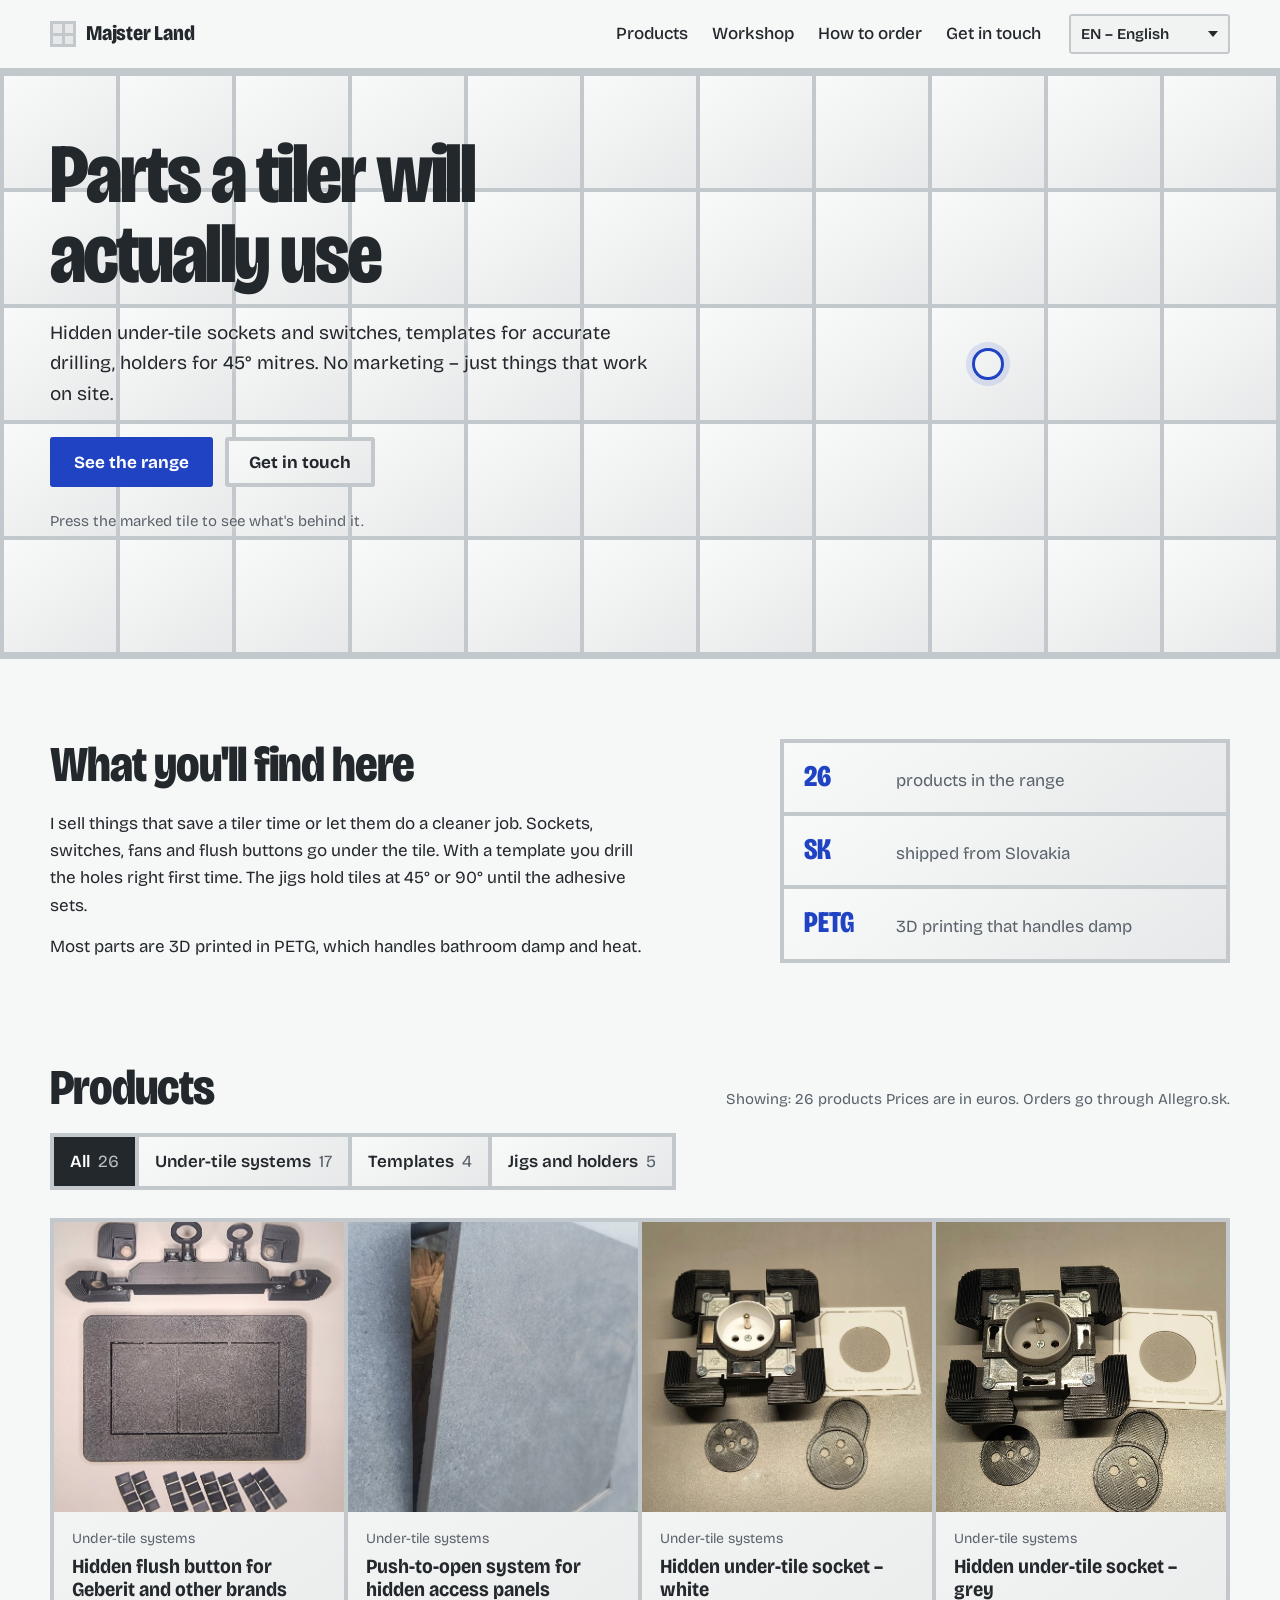
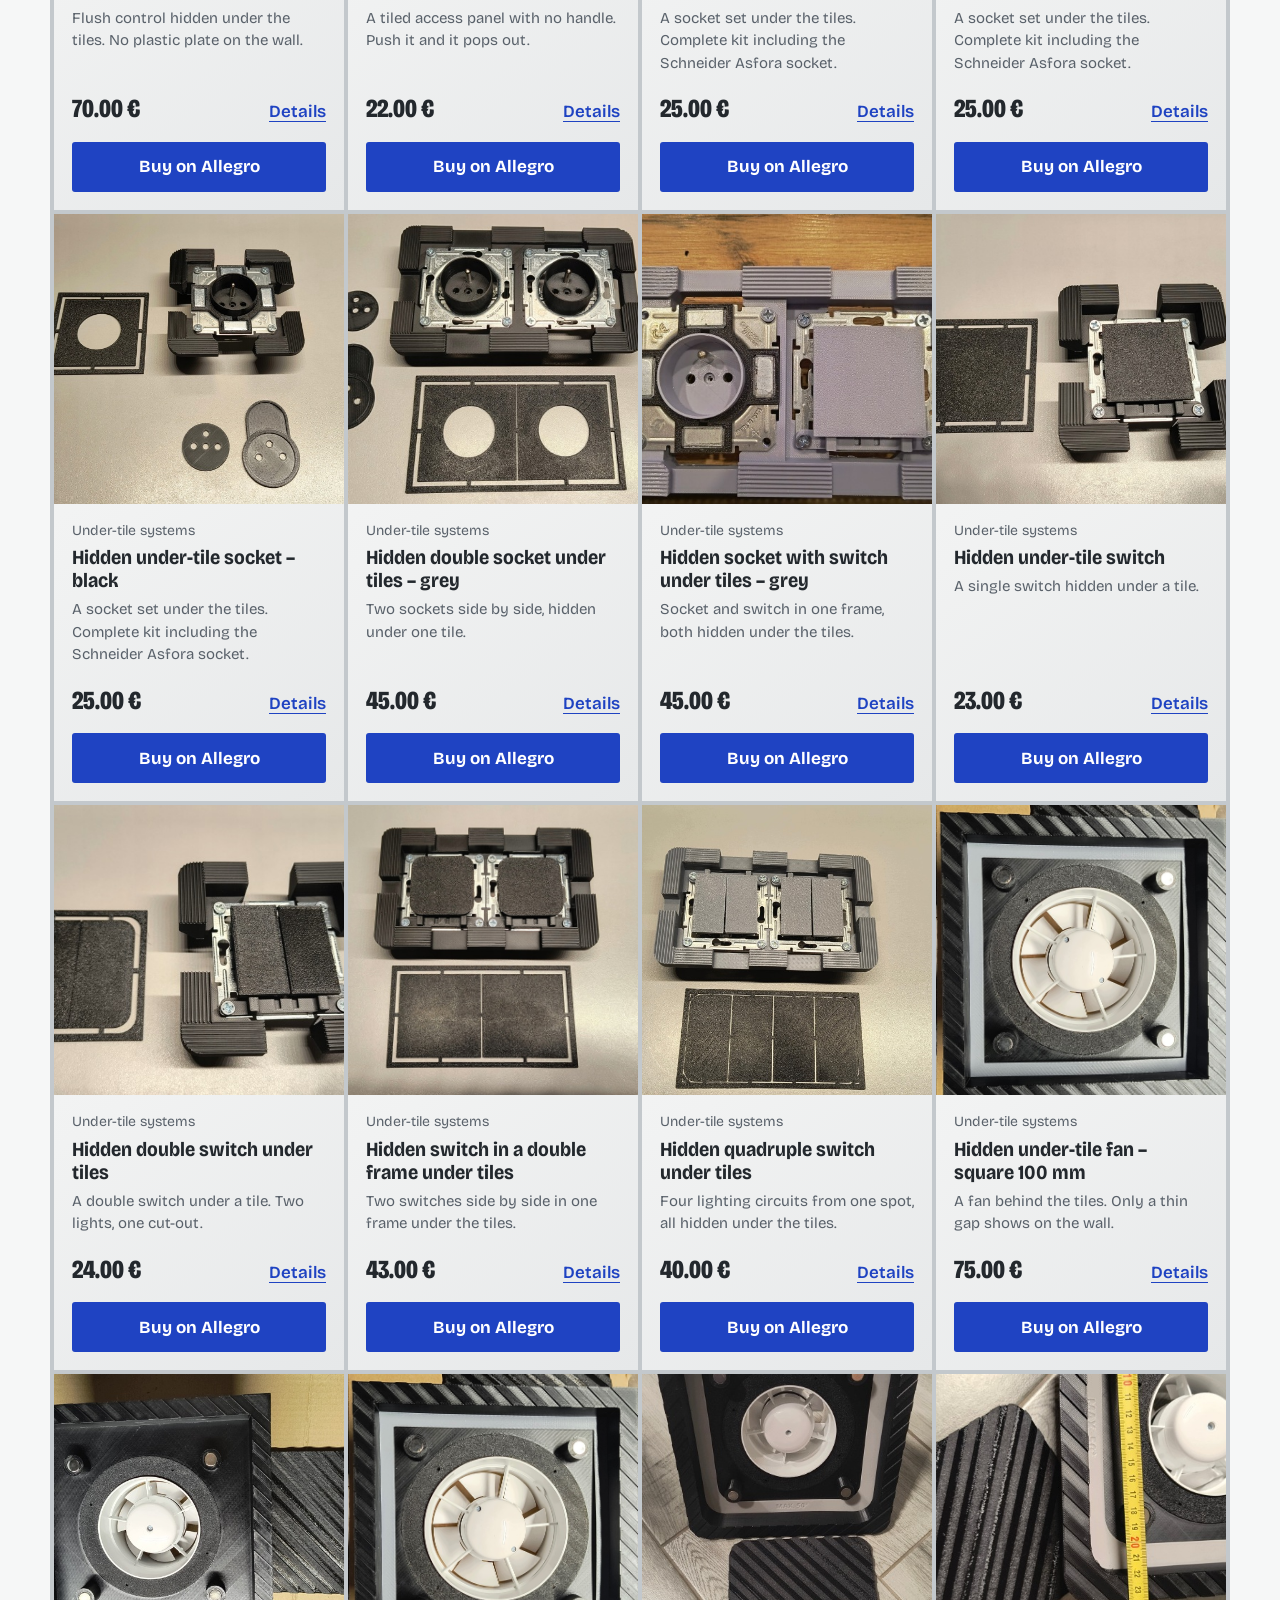
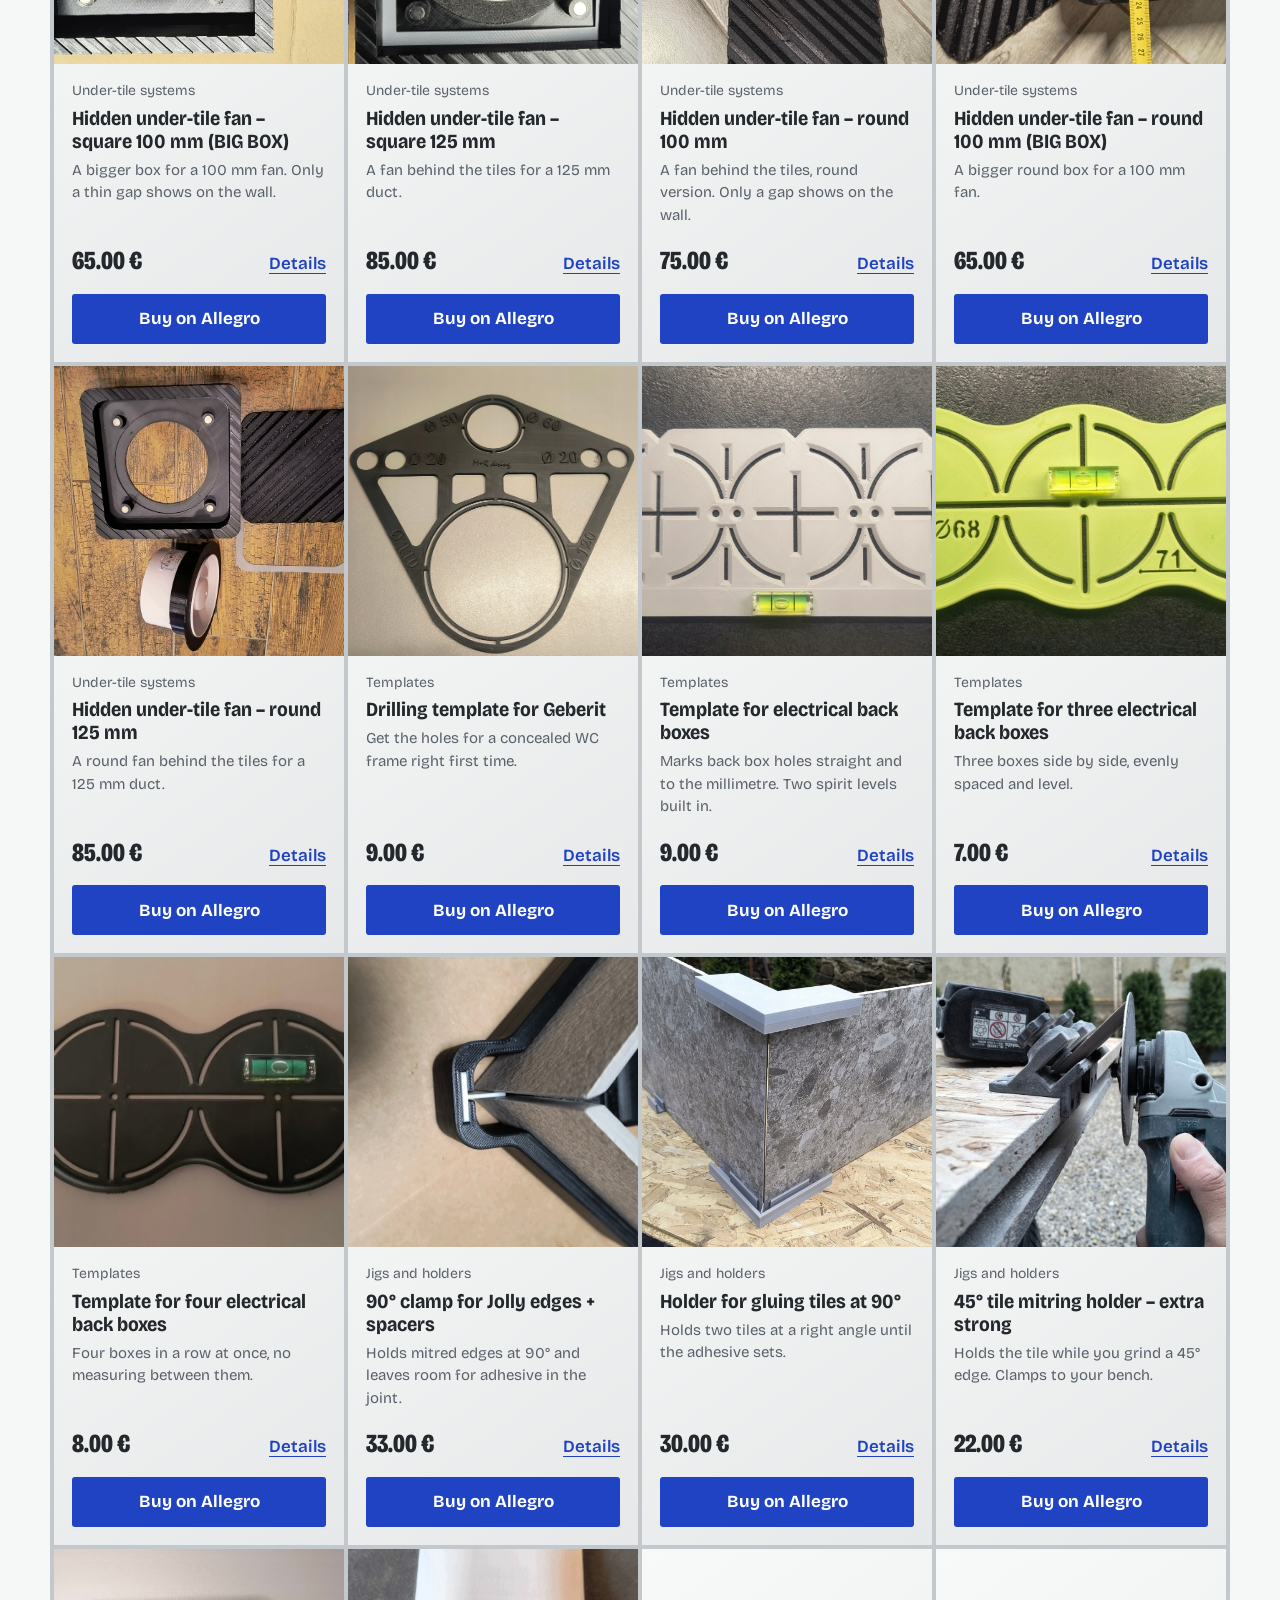
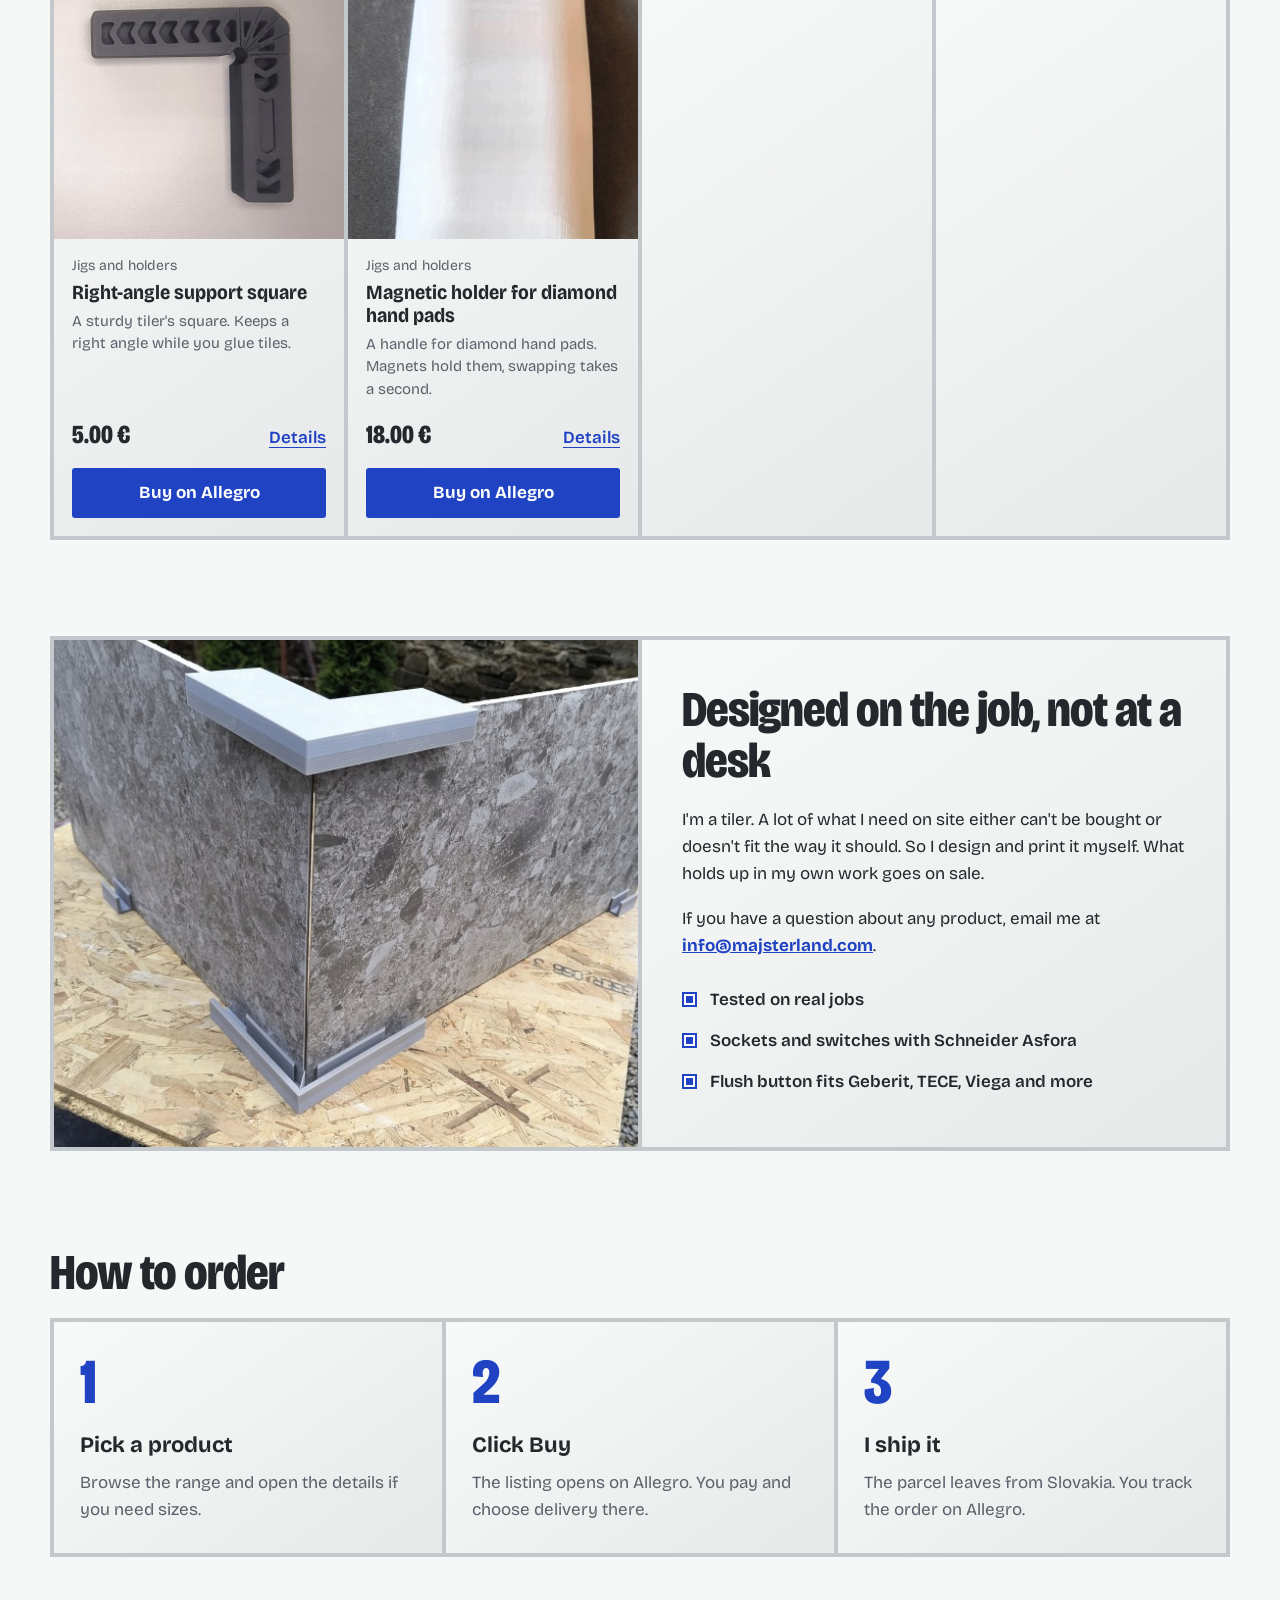
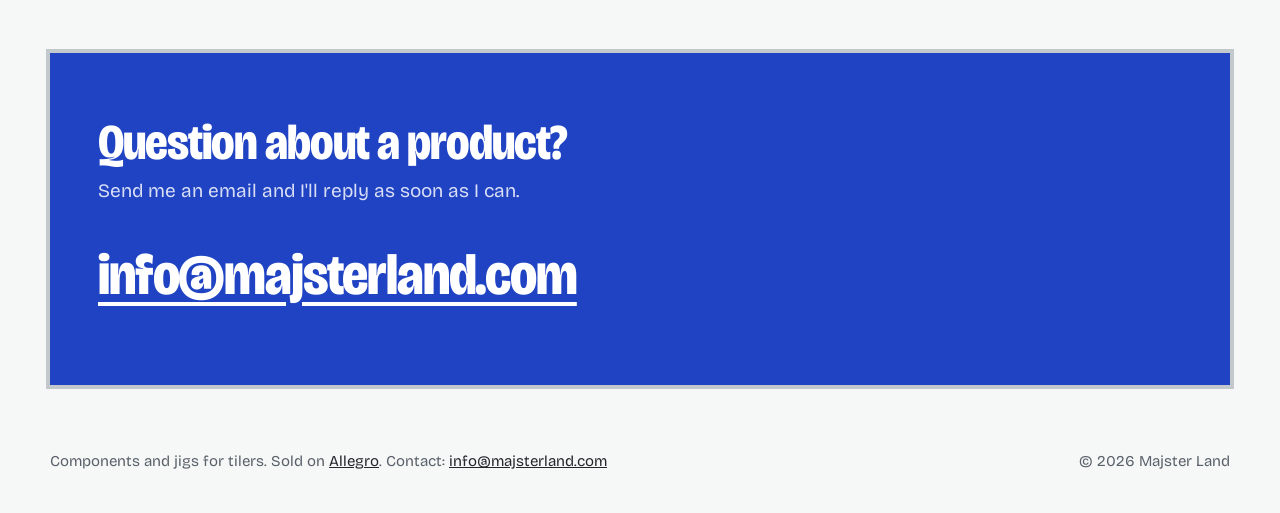
==== commit 16640824: "Nový dizajn: obkladová stena Rovnaké produkty, texty a jazyky ako na main, iný vzhľad: - celá stránk" ====
--- a/index.html
+++ b/index.html
@@ -15,39 +15,63 @@
   <link rel="icon" href="img/favicon.svg" type="image/svg+xml">
   <link rel="preconnect" href="https://fonts.googleapis.com">
   <link rel="preconnect" href="https://fonts.gstatic.com" crossorigin>
-  <link href="https://fonts.googleapis.com/css2?family=Archivo:wdth,wght@62..125,400..900&display=swap" rel="stylesheet">
-  <link rel="stylesheet" href="css/style.css?v=40fd78f3">
+  <link href="https://fonts.googleapis.com/css2?family=Bricolage+Grotesque:opsz,wdth,wght@12..96,75..100,300..800&display=swap" rel="stylesheet">
+  <link rel="stylesheet" href="css/style.css?v=c6f8c9d7">
 </head>
 <body>
 
 <header class="top">
   <div class="top__inner wrap">
-    <a href="#" class="logo" aria-label="Majster Land"><b>Majster</b>Land</a>
+    <a href="#" class="logo" aria-label="Majster Land"><span class="logo__tile" aria-hidden="true"></span>Majster Land</a>
     <nav id="nav" class="nav">
       <a href="#sortiment" data-i18n="nav.produkty">Produkty</a>
       <a href="#dielna" data-i18n="nav.dielna">O dielni</a>
       <a href="#objednavka" data-i18n="nav.objednavka">Ako objednať</a>
       <a href="#kontakt" data-i18n="hero.cta2">Napíš mi</a>
     </nav>
-    <div class="lang" id="lang" role="group" data-i18n-aria="lang.label"></div>
+    <label class="lang">
+      <span class="sr-only" data-i18n="lang.label">Jazyk</span>
+      <select id="lang">
+        <option value="sk">SK – Slovenčina</option>
+        <option value="cs">CZ – Čeština</option>
+        <option value="pl">PL – Polski</option>
+        <option value="hu">HU – Magyar</option>
+        <option value="en">EN – English</option>
+      </select>
+    </label>
     <button class="burger" aria-label="Menu" data-i18n-aria="menu" aria-expanded="false" aria-controls="nav"><span></span><span></span></button>
   </div>
 </header>
 
 <main>
-  <section class="hero wrap">
-    <div class="hero__text">
-      <h1 class="hero__title" data-i18n-html="hero.title">Komponenty, ktoré obkladač naozaj použije</h1>
-      <p class="hero__lead" data-i18n="hero.lead"></p>
-      <div class="hero__cta">
-        <a href="#sortiment" class="btn btn--buy" data-i18n="hero.cta1">Pozrieť sortiment</a>
-        <a href="#kontakt" class="btn btn--line" data-i18n="hero.cta2">Napíš mi</a>
+  <!-- ÚVOD: obkladová stena, jedna dlaždica skrýva zásuvku -->
+  <section class="hero">
+    <div class="hero__content wrap">
+      <div class="hero__text">
+        <h1 class="hero__title" data-i18n-html="hero.title">Komponenty, ktoré obkladač naozaj použije</h1>
+        <p class="hero__lead" data-i18n="hero.lead"></p>
+        <div class="hero__cta">
+          <a href="#sortiment" class="btn btn--blue" data-i18n="hero.cta1">Pozrieť sortiment</a>
+          <a href="#kontakt" class="btn btn--tile" data-i18n="hero.cta2">Napíš mi</a>
+        </div>
+        <p class="push__note" id="push-note" aria-live="polite" data-i18n="hero.hint"></p>
       </div>
     </div>
-    <div class="hero__photos" aria-hidden="true">
-      <img src="img/produkty/18480112063.jpg" alt="" class="hero__p1">
-      <img src="img/produkty/19057999417.jpg" alt="" class="hero__p2">
-      <img src="img/produkty/19082053794.jpg" alt="" class="hero__p3">
+    <div class="wall" id="wall">
+      <button type="button" class="push__tile" id="push" aria-pressed="false" data-i18n-aria="tile.open">
+          <span class="push__socket" aria-hidden="true">
+            <svg viewBox="0 0 120 120">
+              <rect x="6" y="6" width="108" height="108" rx="6" fill="#2b2f33"/>
+              <rect x="18" y="18" width="84" height="84" rx="10" fill="#e9eaeb"/>
+              <circle cx="60" cy="60" r="31" fill="#d4d7da"/>
+              <circle cx="60" cy="60" r="31" fill="none" stroke="#b8bcc0" stroke-width="2"/>
+              <circle cx="47" cy="62" r="5" fill="#2b2f33"/>
+              <circle cx="73" cy="62" r="5" fill="#2b2f33"/>
+              <rect x="57" y="31" width="6" height="12" rx="2" fill="#9aa0a6"/>
+            </svg>
+          </span>
+          <span class="push__face" aria-hidden="true"><span class="push__mark"></span></span>
+        </button>
     </div>
   </section>
 
@@ -58,9 +82,9 @@
       <p data-i18n="intro.p2"></p>
     </div>
     <ul class="facts">
-      <li><strong id="fact-count">26</strong> <span data-i18n="fact.produkty"></span></li>
-      <li><strong>SK</strong> <span data-i18n="fact.sk"></span></li>
-      <li><strong>PETG</strong> <span data-i18n="fact.petg"></span></li>
+      <li><strong id="fact-count">26</strong><span data-i18n="fact.produkty"></span></li>
+      <li><strong>SK</strong><span data-i18n="fact.sk"></span></li>
+      <li><strong>PETG</strong><span data-i18n="fact.petg"></span></li>
     </ul>
   </section>
 
@@ -74,19 +98,17 @@
     <noscript><p>Na zobrazenie produktov treba zapnúť JavaScript. Celú ponuku nájdeš aj na <a href="https://allegro.sk/pouzivatel/Majster_Land">Allegre</a>.</p></noscript>
   </section>
 
-  <section class="workshop" id="dielna">
-    <div class="wrap workshop__inner">
-      <img class="workshop__img" src="img/produkty/18585178853.jpg" data-i18n-alt="dielna.alt" alt="" loading="lazy">
-      <div class="workshop__text">
-        <h2 class="h2" data-i18n="dielna.title">Navrhnuté pri práci, nie pri stole</h2>
-        <p data-i18n="dielna.p1"></p>
-        <p data-i18n-html="dielna.p2"></p>
-        <ul class="checks">
-          <li data-i18n="dielna.c1"></li>
-          <li data-i18n="dielna.c2"></li>
-          <li data-i18n="dielna.c3"></li>
-        </ul>
-      </div>
+  <section class="workshop wrap" id="dielna">
+    <img class="workshop__img" src="img/produkty/18585178853.jpg" data-i18n-alt="dielna.alt" alt="" loading="lazy">
+    <div class="workshop__text">
+      <h2 class="h2" data-i18n="dielna.title">Navrhnuté pri práci, nie pri stole</h2>
+      <p data-i18n="dielna.p1"></p>
+      <p data-i18n-html="dielna.p2"></p>
+      <ul class="checks">
+        <li data-i18n="dielna.c1"></li>
+        <li data-i18n="dielna.c2"></li>
+        <li data-i18n="dielna.c3"></li>
+      </ul>
     </div>
   </section>
 
@@ -99,17 +121,14 @@
     </ol>
   </section>
 
-  <section class="contact" id="kontakt">
-    <div class="wrap contact__inner">
-      <h2 class="h2" data-i18n="kontakt.title">Máš otázku k produktu?</h2>
-      <p data-i18n="kontakt.p"></p>
-      <a href="mailto:info@majsterland.com" class="contact__mail" data-email>info@majsterland.com</a>
-    </div>
+  <section class="contact wrap" id="kontakt">
+    <h2 class="h2" data-i18n="kontakt.title">Máš otázku k produktu?</h2>
+    <p data-i18n="kontakt.p"></p>
+    <a href="mailto:info@majsterland.com" class="contact__mail" data-email>info@majsterland.com</a>
   </section>
 </main>
 
 <footer class="foot wrap">
-  <a href="#" class="logo"><b>Majster</b>Land</a>
   <p data-i18n-html="foot.text"></p>
   <p>© <span id="year">2026</span> Majster Land</p>
 </footer>
@@ -127,13 +146,13 @@
       <p class="modal__mena" id="m-mena"></p>
       <p class="modal__desc" id="m-desc"></p>
       <ul class="specs" id="m-specs"></ul>
-      <a class="btn btn--buy btn--wide" id="m-buy" target="_blank" rel="noopener" data-i18n="buy">Kúpiť na Allegre</a>
+      <a class="btn btn--blue btn--wide" id="m-buy" target="_blank" rel="noopener" data-i18n="buy">Kúpiť na Allegre</a>
     </div>
   </div>
 </dialog>
 
 <script src="data/produkty.js?v=39919f74"></script>
-<script src="js/i18n.js?v=250822aa"></script>
-<script src="js/app.js?v=6161d50d"></script>
+<script src="js/i18n.js?v=f74f9107"></script>
+<script src="js/app.js?v=2e7d90dd"></script>
 </body>
 </html>
--- a/css/style.css
+++ b/css/style.css
@@ -1,14 +1,18 @@
-/* Majster Land – jednoduchý svetlý katalóg.
-   Biela, grafit, betónová sivá. Žltá patrí len nákupným tlačidlám. */
+/* Majster Land – obkladová stena.
+   Stránka je postavená z dlaždíc a škár. Jedna dlaždica v úvode sa dá odklopiť
+   ako push-to-open dvierka a pod ňou je skrytá zásuvka. */
 :root {
-  --paper: #ffffff;
-  --concrete: #eceef0;
-  --line: #d3d7db;
-  --muted: #5d646b;
-  --ink: #1d2329;
-  --yellow: #ffcf00;
-  --yellow-hover: #ffdc3d;
-  --font: "Archivo", "Helvetica Neue", Arial, sans-serif;
+  --bg: #f6f7f7;
+  --tile: #f1f2f2;
+  --tile-2: #e6e8e9;
+  --grout: #c3c8cc;
+  --ink: #23282d;
+  --muted: #59616a;
+  --blue: #1f43c2;
+  --blue-hover: #2a52de;
+  --t: 112px;          /* veľkosť dlaždice v úvode */
+  --g: 4px;            /* šírka škáry */
+  --font: "Bricolage Grotesque", "Segoe UI", system-ui, sans-serif;
   --wrap: 1180px;
 }
 
@@ -16,28 +20,32 @@
 html { scroll-behavior: smooth; scroll-padding-top: 76px; }
 body {
   margin: 0;
-  background: var(--paper);
+  background: var(--bg);
   color: var(--ink);
   font: 400 17px/1.6 var(--font);
   -webkit-font-smoothing: antialiased;
 }
 img { display: block; max-width: 100%; }
 a { color: inherit; }
-button { font: inherit; color: inherit; }
+button, select { font: inherit; color: inherit; }
 h1, h2, h3 { margin: 0; }
 .wrap { width: min(var(--wrap), 100% - 40px); margin-inline: auto; }
-
-/* nadpisy: Archivo v rozšírenom reze */
+.sr-only { position: absolute; width: 1px; height: 1px; overflow: hidden; clip: rect(0 0 0 0); white-space: nowrap; }
+:focus-visible { outline: 3px solid var(--blue); outline-offset: 3px; }
+
 .h2 {
-  font-size: clamp(30px, 4vw, 44px);
-  line-height: 1.05;
+  font-size: clamp(32px, 4.4vw, 50px);
+  line-height: 1.02;
   font-weight: 800;
-  font-stretch: 118%;
-  letter-spacing: -0.01em;
-  margin-bottom: 22px;
-}
-
-:focus-visible { outline: 3px solid var(--ink); outline-offset: 3px; }
+  font-variation-settings: "opsz" 96, "wdth" 85;
+  letter-spacing: -0.02em;
+  margin-bottom: 20px;
+}
+
+/* povrch dlaždice: jemný lesk glazúry */
+.wall > .d, .push__face, .card, .grid__blank, .filter, .steps li, .workshop__text, .facts li, .btn--tile {
+  background: linear-gradient(145deg, #f8f9f9 0%, var(--tile) 45%, var(--tile-2) 100%);
+}
 
 /* ---------- tlačidlá ---------- */
 .btn {
@@ -45,294 +53,283 @@
   align-items: center;
   justify-content: center;
   min-height: 50px;
-  padding: 0 26px;
-  border-radius: 999px;
-  border: 2px solid transparent;
+  padding: 0 24px;
+  border: 0;
+  border-radius: 3px;
   font-weight: 700;
   font-size: 17px;
   text-decoration: none;
   cursor: pointer;
-  transition: background-color .15s, border-color .15s;
-}
-.btn--buy { background: var(--yellow); color: var(--ink); }
-.btn--buy:hover { background: var(--yellow-hover); }
-.btn--line { border-color: var(--ink); }
-.btn--line:hover { background: var(--ink); color: var(--paper); }
+}
+.btn--blue { background: var(--blue); color: #fff; }
+.btn--blue:hover { background: var(--blue-hover); }
+.btn--tile { color: var(--ink); box-shadow: inset 0 0 0 var(--g) var(--grout); }
+.btn--tile:hover { box-shadow: inset 0 0 0 var(--g) var(--ink); }
 .btn--wide { width: 100%; }
 
 /* ---------- hlavička ---------- */
-.top {
-  position: sticky;
-  top: 0;
-  z-index: 20;
-  background: rgba(255,255,255,.96);
-  border-bottom: 1px solid var(--line);
-}
-.top__inner { display: flex; align-items: center; gap: 32px; height: 68px; }
-
+.top { position: sticky; top: 0; z-index: 30; background: rgba(246,247,247,.95); border-bottom: var(--g) solid var(--grout); }
+.top__inner { display: flex; align-items: center; gap: 28px; height: 68px; }
 .logo {
-  font-size: 22px;
-  font-stretch: 125%;
-  font-weight: 500;
-  letter-spacing: -0.02em;
-  text-decoration: none;
-  white-space: nowrap;
-}
-.logo b { font-weight: 900; margin-right: .18em; }
-
-.nav { display: flex; gap: 26px; margin-left: auto; }
+  display: flex; align-items: center; gap: 10px;
+  font-size: 21px; font-weight: 800;
+  font-variation-settings: "opsz" 48, "wdth" 85;
+  letter-spacing: -0.01em;
+  text-decoration: none; white-space: nowrap;
+}
+.logo__tile {
+  width: 26px; height: 26px;
+  background:
+    linear-gradient(var(--grout), var(--grout)) 50% 0 / 3px 100% no-repeat,
+    linear-gradient(var(--grout), var(--grout)) 0 50% / 100% 3px no-repeat,
+    var(--tile-2);
+  box-shadow: inset 0 0 0 3px var(--grout);
+}
+.nav { display: flex; gap: 24px; margin-left: auto; }
 .nav a { text-decoration: none; font-weight: 500; }
-.nav a:hover { text-decoration: underline; text-underline-offset: 6px; text-decoration-thickness: 2px; }
-
-.lang { display: flex; border: 1px solid var(--line); border-radius: 999px; padding: 3px; }
-.lang button {
-  border: 0;
-  background: none;
-  padding: 5px 9px;
-  border-radius: 999px;
-  font-size: 13px;
-  font-weight: 700;
-  color: var(--muted);
+.nav a:hover { color: var(--blue); }
+.lang select {
+  appearance: none; -webkit-appearance: none;
+  height: 40px; padding: 0 34px 0 12px;
+  border: 0; border-radius: 3px;
+  box-shadow: inset 0 0 0 2px var(--grout);
+  background: var(--tile) url("data:image/svg+xml,%3Csvg xmlns='http://www.w3.org/2000/svg' width='10' height='6'%3E%3Cpath d='M0 0h10L5 6z' fill='%2323282d'/%3E%3C/svg%3E") no-repeat right 12px center;
+  font-weight: 600; font-size: 15px;
   cursor: pointer;
 }
-.lang button:hover { color: var(--ink); }
-.lang button[aria-pressed="true"] { background: var(--ink); color: var(--paper); }
-
+.lang select:hover { box-shadow: inset 0 0 0 2px var(--ink); }
 .burger { display: none; background: none; border: 0; padding: 10px 4px; cursor: pointer; }
 .burger span { display: block; width: 24px; height: 2px; background: var(--ink); margin: 6px 0; }
 
-/* ---------- úvod ---------- */
-.hero {
+/* ---------- úvod: stena ---------- */
+.hero { position: relative; isolation: isolate; overflow: hidden; border-bottom: var(--g) solid var(--grout); }
+.wall {
+  position: absolute; inset: 0; z-index: -1;
   display: grid;
-  grid-template-columns: 1.05fr 1fr;
-  gap: 56px;
-  align-items: center;
-  padding: 64px 0 72px;
-}
+  grid-template-columns: repeat(var(--cols, 12), var(--t));
+  grid-auto-rows: var(--t);
+  gap: var(--g);
+  padding: var(--g);
+  background: var(--grout);
+  align-content: start;
+}
+.hero__content { position: relative; pointer-events: none; padding: calc(var(--t) * .55) 0 calc(var(--t) * .9); }
+.hero__text { pointer-events: auto; max-width: 640px; }
 .hero__title {
-  font-size: clamp(40px, 6vw, 76px);
-  line-height: .98;
-  font-weight: 900;
-  font-stretch: 112%;
-  letter-spacing: -0.025em;
-  margin-bottom: 26px;
+  font-size: clamp(42px, 6.6vw, 88px);
+  line-height: .95;
+  font-weight: 800;
+  font-variation-settings: "opsz" 96, "wdth" 80;
+  letter-spacing: -0.03em;
+  margin-bottom: 24px;
 }
 .hero__title em { font-style: normal; }
-.hero__lead { font-size: 19px; color: var(--muted); max-width: 34em; margin: 0 0 32px; }
+.hero__lead { font-size: 19px; max-width: 32em; margin: 0 0 28px; }
 .hero__cta { display: flex; flex-wrap: wrap; gap: 12px; }
-
-.hero__photos {
+.push__note { margin: 22px 0 0; font-size: 15px; color: var(--muted); max-width: 30em; min-height: 3em; }
+.hero__lead, .push__note { text-shadow: 0 0 6px var(--tile), 0 0 2px var(--tile); }
+
+/* dlaždica, ktorá sa dá odklopiť */
+.push__tile {
+  position: relative;
+  padding: 0; border: 0;
+  background: #2b2f33;
+  cursor: pointer;
+  z-index: 2;
+}
+.push__socket { position: absolute; inset: 0; display: grid; place-items: center; }
+.push__socket svg { width: 100%; height: 100%; }
+.push__face {
+  position: absolute; inset: 0;
+  display: grid; place-items: center;
+  transform-origin: 0 100%;
+  transition: transform .55s cubic-bezier(.3, 1.5, .5, 1), box-shadow .55s;
+}
+.push__mark {
+  width: 28%; aspect-ratio: 1;
+  border-radius: 50%;
+  border: 3px solid var(--blue);
+  box-shadow: 0 0 0 6px rgba(31,67,194,.12);
+  animation: pulz 2.4s ease-in-out 1s 3;
+  transition: opacity .2s;
+}
+@keyframes pulz {
+  0%, 100% { box-shadow: 0 0 0 6px rgba(31,67,194,.12); }
+  50% { box-shadow: 0 0 0 14px rgba(31,67,194,0); }
+}
+.push__tile:hover .push__face { transform: translate(-2px, -2px); box-shadow: 3px 3px 0 rgba(35,40,45,.18); }
+.push__tile:active .push__face { transform: scale(.96); }
+.push__tile[aria-pressed="true"] .push__face {
+  transform: translate(46%, 38%) rotate(14deg);
+  box-shadow: -10px 14px 24px rgba(35,40,45,.28);
+}
+.push__tile[aria-pressed="true"] .push__mark { opacity: 0; }
+
+/* ---------- čo tu nájdeš ---------- */
+.intro { display: grid; grid-template-columns: 1.5fr 1fr; gap: 56px; padding: 80px 0 40px; }
+.intro__text p { max-width: 36em; margin: 0 0 14px; }
+.facts { list-style: none; margin: 0; padding: var(--g); display: grid; gap: var(--g); background: var(--grout); align-self: start; }
+.facts li { padding: 18px 20px; display: flex; align-items: baseline; gap: 14px; }
+.facts strong { font-size: 30px; line-height: 1; font-weight: 800; font-variation-settings: "opsz" 96, "wdth" 80; min-width: 2.6em; color: var(--blue); }
+.facts span { color: var(--muted); }
+
+/* ---------- sortiment ---------- */
+.shop { padding: 48px 0 96px; }
+.shop__head { display: flex; flex-wrap: wrap; align-items: baseline; justify-content: space-between; gap: 4px 24px; }
+.shop__count { margin: 0 0 18px; color: var(--muted); font-size: 15px; }
+.shop__mena:empty { display: none; }
+
+.filters { display: inline-flex; flex-wrap: wrap; gap: var(--g); padding: var(--g); background: var(--grout); margin-bottom: 28px; max-width: 100%; }
+.filter { border: 0; padding: 11px 16px; font-weight: 600; cursor: pointer; }
+.filter span { color: var(--muted); font-weight: 400; margin-left: 4px; }
+.filter:hover { color: var(--blue); }
+.filter.is-on { background: var(--ink); color: #fff; }
+.filter.is-on span { color: #b9c0c7; }
+
+.grid {
   display: grid;
-  grid-template-columns: 1.2fr 1fr;
-  grid-template-rows: 1fr 1fr;
-  gap: 10px;
-  aspect-ratio: 1 / 1;
-}
-.hero__photos img { width: 100%; height: 100%; object-fit: cover; background: var(--concrete); }
-.hero__p1 { grid-row: 1 / 3; }
-
-/* ---------- čo tu nájdeš ---------- */
-.intro {
-  display: grid;
-  grid-template-columns: 1.5fr 1fr;
-  gap: 64px;
-  padding: 56px 0;
-  border-top: 1px solid var(--line);
-}
-.intro__text p { max-width: 36em; margin: 0 0 14px; }
-.facts { list-style: none; margin: 8px 0 0; padding: 0; }
-.facts li { padding: 14px 0; border-bottom: 1px solid var(--line); color: var(--muted); }
-.facts li:first-child { border-top: 1px solid var(--line); }
-.facts strong { color: var(--ink); font-weight: 800; font-stretch: 118%; margin-right: 6px; }
-
-/* ---------- sortiment ---------- */
-.shop { padding: 40px 0 96px; }
-.shop__head { display: flex; flex-wrap: wrap; align-items: baseline; justify-content: space-between; gap: 6px 24px; }
-.shop__head .h2 { margin-bottom: 12px; }
-.shop__count { margin: 0; color: var(--muted); font-size: 15px; }
-.shop__mena:empty { display: none; }
-
-.filters {
-  display: flex;
-  flex-wrap: wrap;
-  gap: 4px 28px;
-  border-bottom: 1px solid var(--line);
-  margin-bottom: 36px;
-}
-.filter {
-  background: none;
-  border: 0;
-  border-bottom: 3px solid transparent;
-  margin-bottom: -1px;
-  padding: 12px 0;
-  font-weight: 600;
-  color: var(--muted);
-  cursor: pointer;
-}
-.filter span { font-weight: 400; font-size: 14px; margin-left: 2px; }
-.filter:hover { color: var(--ink); }
-.filter.is-on { color: var(--ink); border-bottom-color: var(--ink); }
-
-.grid { display: grid; grid-template-columns: repeat(auto-fill, minmax(min(250px, 100%), 1fr)); gap: 48px 28px; }
+  grid-template-columns: repeat(auto-fill, minmax(min(260px, 100%), 1fr));
+  gap: var(--g);
+  padding: var(--g);
+  background: var(--grout);
+}
 .card { display: flex; flex-direction: column; min-width: 0; }
 .card[hidden] { display: none; }
-.card__img {
-  display: block;
-  padding: 0;
-  border: 0;
-  background: var(--concrete);
-  aspect-ratio: 1 / 1;
-  overflow: hidden;
-  cursor: zoom-in;
-  margin-bottom: 14px;
-}
+.grid__blank { min-height: 120px; }
+.card__img { display: block; padding: 0; border: 0; aspect-ratio: 1 / 1; overflow: hidden; cursor: zoom-in; background: var(--tile-2); }
 .card__img img { width: 100%; height: 100%; object-fit: cover; }
+.card__body { display: flex; flex-direction: column; flex: 1; padding: 16px 18px 18px; }
 .card__cat { margin: 0 0 4px; font-size: 14px; color: var(--muted); }
-.card__title { font-size: 19px; line-height: 1.25; font-weight: 700; margin-bottom: 6px; }
+.card__title { font-size: 20px; line-height: 1.15; font-weight: 700; font-variation-settings: "opsz" 32, "wdth" 90; margin-bottom: 6px; }
 .card__title button { padding: 0; border: 0; background: none; text-align: left; font: inherit; cursor: pointer; }
-.card__title button:hover { text-decoration: underline; text-underline-offset: 4px; }
+.card__title button:hover { color: var(--blue); }
 .card__desc { margin: 0 0 14px; font-size: 15px; line-height: 1.5; color: var(--muted); flex: 1; }
 .card__foot { display: flex; align-items: baseline; justify-content: space-between; margin-bottom: 12px; }
-.card__price { font-size: 24px; font-weight: 800; font-stretch: 112%; }
-.card__more {
-  border: 0; background: none; padding: 0;
-  font-size: 15px; font-weight: 600;
-  text-decoration: underline; text-underline-offset: 4px;
-  cursor: pointer;
-}
+.card__price { font-size: 26px; font-weight: 800; font-variation-settings: "opsz" 96, "wdth" 80; }
+.card__more { border: 0; background: none; padding: 0; font-weight: 600; color: var(--blue); text-decoration: underline; text-underline-offset: 4px; cursor: pointer; }
 
 /* ---------- o dielni ---------- */
-.workshop { background: var(--concrete); }
-.workshop__inner { display: grid; grid-template-columns: 1fr 1.1fr; gap: 64px; align-items: center; padding: 88px 0; }
-.workshop__img { width: 100%; aspect-ratio: 4 / 3; object-fit: cover; }
-.workshop__text p { max-width: 36em; }
-.workshop__text a { font-weight: 700; }
-.checks { list-style: none; margin: 22px 0 0; padding: 0; }
-.checks li { position: relative; padding: 8px 0 8px 30px; font-weight: 600; }
+.workshop { display: grid; grid-template-columns: 1fr 1fr; gap: var(--g); padding: var(--g); background: var(--grout); margin-bottom: 96px; }
+.workshop__img { width: 100%; height: 100%; min-height: 360px; object-fit: cover; }
+.workshop__text { padding: 44px 40px; }
+.workshop__text p { max-width: 34em; }
+.workshop__text a { color: var(--blue); font-weight: 700; }
+.checks { list-style: none; margin: 20px 0 0; padding: 0; }
+.checks li { position: relative; padding: 7px 0 7px 28px; font-weight: 600; }
 .checks li::before {
-  content: "";
-  position: absolute;
-  left: 0;
-  top: 15px;
-  width: 16px;
-  height: 9px;
-  border-left: 3px solid var(--ink);
-  border-bottom: 3px solid var(--ink);
-  transform: rotate(-45deg);
-}
-
-/* ---------- ako objednať (skutočné poradie krokov) ---------- */
-.how { padding: 88px 0; }
-.steps { list-style: none; counter-reset: krok; margin: 12px 0 0; padding: 0; display: grid; grid-template-columns: repeat(3, 1fr); gap: 40px; }
-.steps li { counter-increment: krok; border-top: 3px solid var(--ink); padding-top: 18px; }
+  content: ""; position: absolute; left: 0; top: 13px;
+  width: 15px; height: 15px;
+  background: var(--blue);
+  box-shadow: inset 0 0 0 2px var(--blue), inset 0 0 0 4px #fff;
+}
+
+/* ---------- ako objednať ---------- */
+.how { padding-bottom: 96px; }
+.steps { list-style: none; counter-reset: krok; margin: 0; padding: var(--g); display: grid; grid-template-columns: repeat(3, 1fr); gap: var(--g); background: var(--grout); }
+.steps li { counter-increment: krok; padding: 28px 26px 30px; }
 .steps li::before {
   content: counter(krok);
   display: block;
-  font-size: 56px;
-  line-height: 1;
-  font-weight: 900;
-  font-stretch: 125%;
+  font-size: 64px; line-height: 1; font-weight: 800;
+  font-variation-settings: "opsz" 96, "wdth" 80;
+  color: var(--blue);
   margin-bottom: 14px;
 }
-.steps h3 { font-size: 21px; font-weight: 800; margin-bottom: 6px; }
+.steps h3 { font-size: 22px; font-weight: 700; margin-bottom: 6px; }
 .steps p { margin: 0; color: var(--muted); }
 
 /* ---------- kontakt ---------- */
-.contact { background: var(--ink); color: var(--paper); }
-.contact__inner { padding: 80px 0; }
-.contact .h2 { margin-bottom: 10px; }
-.contact p { margin: 0 0 22px; color: #c9ced3; font-size: 19px; }
+.contact {
+  background: var(--blue);
+  color: #fff;
+  padding: 64px 48px;
+  margin-bottom: 64px;
+  box-shadow: 0 0 0 var(--g) var(--grout);
+}
+.contact .h2 { margin-bottom: 8px; }
+.contact p { margin: 0 0 22px; color: #d8def6; font-size: 19px; }
 .contact__mail {
-  display: inline-block;
-  font-size: clamp(26px, 5vw, 56px);
+  font-size: clamp(26px, 5vw, 58px);
   font-weight: 800;
-  font-stretch: 112%;
+  font-variation-settings: "opsz" 96, "wdth" 85;
   letter-spacing: -0.02em;
-  text-decoration: none;
-  border-bottom: 5px solid var(--yellow);
-  line-height: 1.15;
+  text-decoration: underline;
+  text-decoration-thickness: 4px;
+  text-underline-offset: 8px;
   overflow-wrap: anywhere;
 }
-.contact__mail:hover { color: var(--yellow); }
-.contact :focus-visible { outline-color: var(--yellow); }
+.contact__mail:hover { text-decoration-color: #fff8; }
+.contact :focus-visible { outline-color: #fff; }
 
 /* ---------- pätička ---------- */
-.foot { display: flex; flex-wrap: wrap; align-items: center; justify-content: space-between; gap: 12px 24px; padding: 30px 0 40px; font-size: 15px; color: var(--muted); }
+.foot { display: flex; flex-wrap: wrap; justify-content: space-between; gap: 10px 24px; padding: 0 0 40px; font-size: 15px; color: var(--muted); }
 .foot p { margin: 0; }
 .foot a { color: var(--ink); }
-.foot .logo { font-size: 18px; color: var(--ink); }
 
 /* ---------- detail ---------- */
-.modal {
-  width: min(960px, 100% - 24px);
-  max-height: calc(100vh - 24px);
-  padding: 0;
-  border: 0;
-  background: var(--paper);
-  color: var(--ink);
-}
-.modal::backdrop { background: rgba(29,35,41,.6); }
+.modal { width: min(960px, 100% - 24px); max-height: calc(100vh - 24px); padding: 0; border: 0; background: var(--grout); color: var(--ink); }
+.modal::backdrop { background: rgba(35,40,45,.6); }
 .modal__close {
-  position: absolute; top: 10px; right: 10px; z-index: 2;
-  width: 44px; height: 44px;
-  display: grid; place-items: center;
-  border: 0; border-radius: 999px;
-  background: var(--paper);
-  cursor: pointer;
-}
-.modal__close:hover { background: var(--concrete); }
-.modal__body { display: grid; grid-template-columns: 1fr 1fr; }
-.modal__img { background: var(--concrete); }
+  position: absolute; top: 12px; right: 12px; z-index: 2;
+  width: 44px; height: 44px; display: grid; place-items: center;
+  border: 0; border-radius: 3px; background: var(--tile); cursor: pointer;
+}
+.modal__close:hover { color: var(--blue); }
+.modal__body { display: grid; grid-template-columns: 1fr 1fr; gap: var(--g); padding: var(--g); }
+.modal__img { background: var(--tile-2); }
 .modal__img img { width: 100%; height: 100%; max-height: 640px; object-fit: contain; }
-.modal__info { padding: 40px 32px 32px; }
+.modal__info { padding: 40px 32px 32px; background: var(--tile); }
 .modal__cat { margin: 0 0 6px; color: var(--muted); font-size: 15px; }
-.modal__title { font-size: 28px; line-height: 1.1; font-weight: 800; font-stretch: 110%; margin-bottom: 12px; }
-.modal__price { font-size: 30px; font-weight: 800; font-stretch: 112%; margin: 0 0 4px; }
+.modal__title { font-size: 30px; line-height: 1.05; font-weight: 800; font-variation-settings: "opsz" 96, "wdth" 85; margin-bottom: 12px; }
+.modal__price { font-size: 32px; font-weight: 800; font-variation-settings: "opsz" 96, "wdth" 80; color: var(--blue); margin: 0 0 4px; }
 .modal__mena { margin: 0 0 12px; font-size: 14px; color: var(--muted); }
 .modal__mena:empty { display: none; }
-.modal__desc { font-size: 16px; }
 .specs { list-style: none; margin: 18px 0 26px; padding: 0; font-size: 15px; }
-.specs li { padding: 9px 0; border-top: 1px solid var(--line); }
-.specs li:last-child { border-bottom: 1px solid var(--line); }
+.specs li { padding: 9px 0; border-top: 2px solid var(--tile-2); }
 
 /* ---------- menšie obrazovky ---------- */
 @media (max-width: 960px) {
-  .hero { grid-template-columns: 1fr; gap: 36px; padding-top: 40px; }
-  .hero__photos { max-width: 560px; }
-  .intro, .workshop__inner { grid-template-columns: 1fr; gap: 32px; }
+  .intro, .workshop { grid-template-columns: 1fr; }
+  .workshop__img { min-height: 260px; aspect-ratio: 4 / 3; }
 }
 @media (max-width: 860px) {
+  :root { --t: 78px; }
   .top__inner { gap: 12px; }
   .burger { display: block; }
   .lang { margin-left: auto; }
   .nav {
-    position: absolute; top: 68px; left: 0; right: 0;
+    position: absolute; top: 72px; left: 0; right: 0;
     display: none; flex-direction: column; gap: 0;
-    padding: 6px 20px 16px;
-    background: var(--paper);
-    border-bottom: 1px solid var(--line);
+    padding: 6px 20px 16px; background: var(--bg);
+    border-bottom: var(--g) solid var(--grout);
   }
   .nav.is-open { display: flex; }
-  .nav a { padding: 13px 0; border-bottom: 1px solid var(--concrete); }
-  .steps { grid-template-columns: 1fr; gap: 28px; }
+  .nav a { padding: 13px 0; }
+  .hero__content { padding-bottom: calc(var(--t) * 2.4); }
+  .push__face { transform-origin: 100% 100%; }
+  .push__tile[aria-pressed="true"] .push__face { transform: translate(-46%, 38%) rotate(-14deg); box-shadow: 10px 14px 24px rgba(35,40,45,.28); }
+  .steps { grid-template-columns: 1fr; }
   .modal__body { grid-template-columns: 1fr; }
-  .modal__img img { max-height: 340px; }
+  .modal__img img { max-height: 320px; }
   .modal__info { padding: 24px 20px; }
+  .contact { padding: 44px 24px; }
 }
 @media (max-width: 520px) {
   body { font-size: 16px; }
   .logo { font-size: 18px; }
-  .lang button { padding: 5px 6px; font-size: 12px; }
-  .grid { gap: 40px 14px; grid-template-columns: repeat(2, minmax(0, 1fr)); }
-  .filters { flex-wrap: nowrap; overflow-x: auto; gap: 22px; scrollbar-width: none; }
+  .lang select { padding: 0 28px 0 10px; font-size: 14px; background-position: right 9px center; }
+  .filters { display: flex; flex-wrap: nowrap; overflow-x: auto; scrollbar-width: none; }
   .filter { white-space: nowrap; }
+  .grid { grid-template-columns: repeat(2, minmax(0, 1fr)); }
+  .card__body { padding: 12px 12px 14px; }
   .card__title { font-size: 16px; }
   .card__desc { display: none; }
-  .card__price { font-size: 19px; }
+  .card__price { font-size: 21px; }
   .card__foot { flex-direction: column; gap: 2px; }
-  .card .btn { min-height: 44px; font-size: 14px; padding: 8px 10px; line-height: 1.2; text-align: center; }
+  .card .btn { min-height: 44px; font-size: 14px; padding: 8px 8px; line-height: 1.2; text-align: center; }
 }
 @media (prefers-reduced-motion: reduce) {
   html { scroll-behavior: auto; }
-  * { transition: none !important; }
-}
+  .push__face { transition: none; }
+  .push__mark { animation: none; }
+}
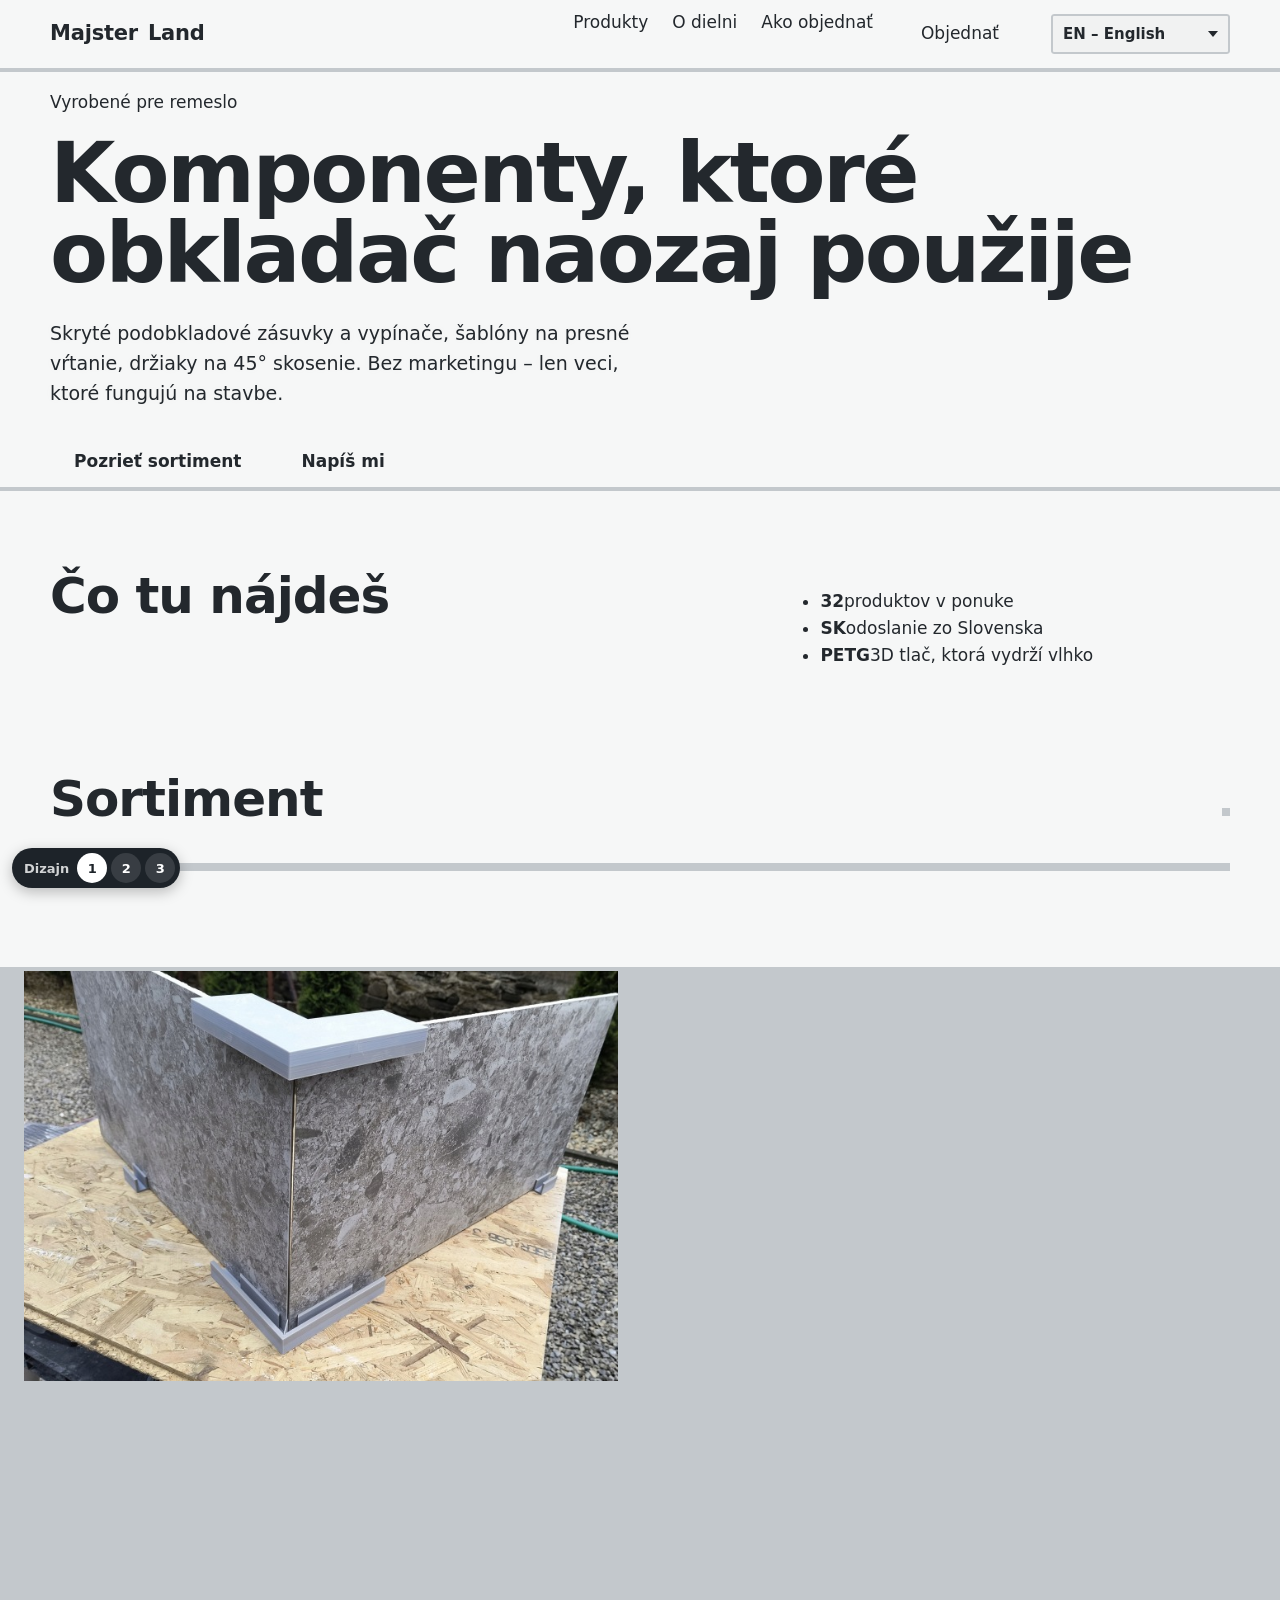
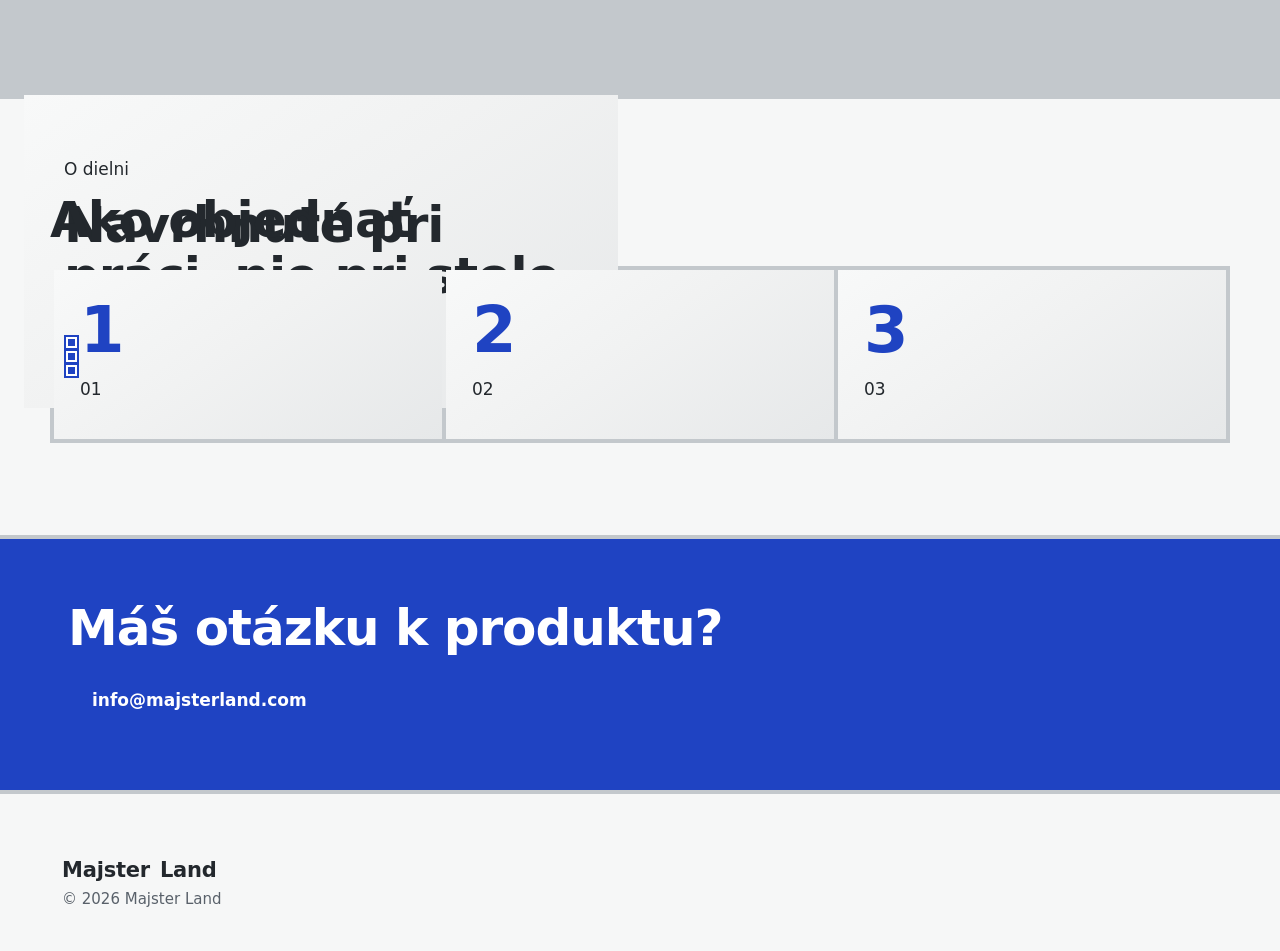
==== commit 52300d94: "Tri návrhy dizajnu naživo vedľa seba s prepínačom 1 2 3 - / pôvodný tmavý dizajn, /v2/ jednoduchý ka" ====
--- a/index.html
+++ b/index.html
@@ -6,6 +6,7 @@
   <title>Majster Land – komponenty a prípravky pre obkladačov</title>
   <meta name="description" content="Skryté podobkladové zásuvky, vypínače a ventilátory, šablóny na vŕtanie, držiaky na 45° skosenie. Vyrobené pre obkladačov, predaj cez Allegro.">
   <meta property="og:title" content="Majster Land – komponenty pre obkladačov">
+  <meta property="og:description" content="Skryté zásuvky, vypínače, ventilátory, šablóny a prípravky. Veci, ktoré fungujú na stavbe.">
   <meta property="og:image" content="img/hero.jpg">
   <link rel="alternate" hreflang="sk" href="?lang=sk">
   <link rel="alternate" hreflang="cs" href="?lang=cs">
@@ -15,144 +16,151 @@
   <link rel="icon" href="img/favicon.svg" type="image/svg+xml">
   <link rel="preconnect" href="https://fonts.googleapis.com">
   <link rel="preconnect" href="https://fonts.gstatic.com" crossorigin>
-  <link href="https://fonts.googleapis.com/css2?family=Bricolage+Grotesque:opsz,wdth,wght@12..96,75..100,300..800&display=swap" rel="stylesheet">
-  <link rel="stylesheet" href="css/style.css?v=c6f8c9d7">
+  <link href="https://fonts.googleapis.com/css2?family=Barlow+Condensed:wght@500;600;700;800&family=Barlow:wght@400;500;600&display=swap" rel="stylesheet">
+  <link rel="stylesheet" href="css/style.css?v=c81fa28c">
 </head>
 <body>
 
 <header class="top">
+  <div class="stripe" aria-hidden="true"></div>
   <div class="top__inner wrap">
-    <a href="#" class="logo" aria-label="Majster Land"><span class="logo__tile" aria-hidden="true"></span>Majster Land</a>
+    <a href="#" class="logo" aria-label="Majster Land"><span class="logo__a">Majster</span> <span class="logo__b">Land</span></a>
     <nav id="nav" class="nav">
       <a href="#sortiment" data-i18n="nav.produkty">Produkty</a>
       <a href="#dielna" data-i18n="nav.dielna">O dielni</a>
       <a href="#objednavka" data-i18n="nav.objednavka">Ako objednať</a>
-      <a href="#kontakt" data-i18n="hero.cta2">Napíš mi</a>
+      <a href="https://allegro.sk/pouzivatel/Majster_Land" class="btn btn--outline" data-profil target="_blank" rel="noopener" data-i18n="nav.objednat">Objednať</a>
     </nav>
-    <label class="lang">
-      <span class="sr-only" data-i18n="lang.label">Jazyk</span>
-      <select id="lang">
+    <div class="lang">
+      <label for="lang" class="sr-only" data-i18n="lang.label">Jazyk</label>
+      <select id="lang" class="lang__select">
         <option value="sk">SK – Slovenčina</option>
         <option value="cs">CZ – Čeština</option>
         <option value="pl">PL – Polski</option>
         <option value="hu">HU – Magyar</option>
         <option value="en">EN – English</option>
       </select>
-    </label>
-    <button class="burger" aria-label="Menu" data-i18n-aria="menu" aria-expanded="false" aria-controls="nav"><span></span><span></span></button>
+    </div>
+    <button class="burger" aria-label="Menu" data-i18n-aria="menu" aria-expanded="false" aria-controls="nav"><span></span><span></span><span></span></button>
   </div>
 </header>
 
 <main>
-  <!-- ÚVOD: obkladová stena, jedna dlaždica skrýva zásuvku -->
+  <!-- HERO -->
   <section class="hero">
-    <div class="hero__content wrap">
-      <div class="hero__text">
-        <h1 class="hero__title" data-i18n-html="hero.title">Komponenty, ktoré obkladač naozaj použije</h1>
-        <p class="hero__lead" data-i18n="hero.lead"></p>
-        <div class="hero__cta">
-          <a href="#sortiment" class="btn btn--blue" data-i18n="hero.cta1">Pozrieť sortiment</a>
-          <a href="#kontakt" class="btn btn--tile" data-i18n="hero.cta2">Napíš mi</a>
-        </div>
-        <p class="push__note" id="push-note" aria-live="polite" data-i18n="hero.hint"></p>
+    <div class="hero__bg" aria-hidden="true"></div>
+    <div class="hero__inner wrap">
+      <p class="eyebrow" data-i18n="hero.eyebrow">Vyrobené pre remeslo</p>
+      <h1 class="hero__title" data-i18n-html="hero.title">Komponenty, ktoré <em>obkladač</em> naozaj použije</h1>
+      <p class="hero__lead" data-i18n="hero.lead">Skryté podobkladové zásuvky a vypínače, šablóny na presné vŕtanie, držiaky na 45° skosenie. Bez marketingu – len veci, ktoré fungujú na stavbe.</p>
+      <div class="hero__cta">
+        <a href="#sortiment" class="btn btn--solid" data-i18n="hero.cta1">Pozrieť sortiment</a>
+        <a href="#kontakt" class="btn btn--dark" data-i18n="hero.cta2">Napíš mi</a>
       </div>
-    </div>
-    <div class="wall" id="wall">
-      <button type="button" class="push__tile" id="push" aria-pressed="false" data-i18n-aria="tile.open">
-          <span class="push__socket" aria-hidden="true">
-            <svg viewBox="0 0 120 120">
-              <rect x="6" y="6" width="108" height="108" rx="6" fill="#2b2f33"/>
-              <rect x="18" y="18" width="84" height="84" rx="10" fill="#e9eaeb"/>
-              <circle cx="60" cy="60" r="31" fill="#d4d7da"/>
-              <circle cx="60" cy="60" r="31" fill="none" stroke="#b8bcc0" stroke-width="2"/>
-              <circle cx="47" cy="62" r="5" fill="#2b2f33"/>
-              <circle cx="73" cy="62" r="5" fill="#2b2f33"/>
-              <rect x="57" y="31" width="6" height="12" rx="2" fill="#9aa0a6"/>
-            </svg>
-          </span>
-          <span class="push__face" aria-hidden="true"><span class="push__mark"></span></span>
-        </button>
     </div>
   </section>
 
+  <!-- KATEGÓRIE -->
+  <section class="cats wrap">
+    <div class="cats__grid" id="cats"></div>
+  </section>
+
+  <!-- ÚVOD -->
   <section class="intro wrap">
     <div class="intro__text">
       <h2 class="h2" data-i18n="intro.title">Čo tu nájdeš</h2>
       <p data-i18n="intro.p1"></p>
       <p data-i18n="intro.p2"></p>
     </div>
-    <ul class="facts">
-      <li><strong id="fact-count">26</strong><span data-i18n="fact.produkty"></span></li>
-      <li><strong>SK</strong><span data-i18n="fact.sk"></span></li>
-      <li><strong>PETG</strong><span data-i18n="fact.petg"></span></li>
+    <ul class="intro__facts">
+      <li><strong id="fact-count">32</strong><span data-i18n="fact.produkty">produktov v ponuke</span></li>
+      <li><strong>SK</strong><span data-i18n="fact.sk">odoslanie zo Slovenska</span></li>
+      <li><strong>PETG</strong><span data-i18n="fact.petg">3D tlač, ktorá vydrží vlhko</span></li>
     </ul>
   </section>
 
+  <!-- SORTIMENT -->
   <section class="shop wrap" id="sortiment">
     <div class="shop__head">
       <h2 class="h2" data-i18n="shop.title">Sortiment</h2>
-      <p class="shop__count"><span id="count" aria-live="polite"></span> <span class="shop__mena" id="mena"></span></p>
+      <div class="filters" id="filters" role="group" data-i18n-aria="shop.filter"></div>
     </div>
-    <div class="filters" id="filters" role="group" data-i18n-aria="shop.filter"></div>
+    <p class="shop__count"><span id="count" aria-live="polite"></span> <span class="shop__mena" id="mena"></span></p>
     <div class="grid" id="grid"></div>
-    <noscript><p>Na zobrazenie produktov treba zapnúť JavaScript. Celú ponuku nájdeš aj na <a href="https://allegro.sk/pouzivatel/Majster_Land">Allegre</a>.</p></noscript>
+    <noscript><p class="shop__count">Na zobrazenie produktov treba zapnúť JavaScript. Celú ponuku nájdeš aj na <a href="https://allegro.sk/pouzivatel/Majster_Land">Allegre</a>.</p></noscript>
   </section>
 
-  <section class="workshop wrap" id="dielna">
-    <img class="workshop__img" src="img/produkty/18585178853.jpg" data-i18n-alt="dielna.alt" alt="" loading="lazy">
-    <div class="workshop__text">
-      <h2 class="h2" data-i18n="dielna.title">Navrhnuté pri práci, nie pri stole</h2>
-      <p data-i18n="dielna.p1"></p>
-      <p data-i18n-html="dielna.p2"></p>
-      <ul class="checks">
-        <li data-i18n="dielna.c1"></li>
-        <li data-i18n="dielna.c2"></li>
-        <li data-i18n="dielna.c3"></li>
-      </ul>
+  <!-- O DIELNI -->
+  <section class="workshop" id="dielna">
+    <div class="wrap workshop__inner">
+      <div class="workshop__img">
+        <img src="img/produkty/18585178853.jpg" data-i18n-alt="dielna.alt" alt="Roh z dlažby lepený v 90° držiaku" loading="lazy">
+      </div>
+      <div class="workshop__text">
+        <p class="eyebrow" data-i18n="dielna.eyebrow">O dielni</p>
+        <h2 class="h2" data-i18n="dielna.title">Navrhnuté pri práci, nie pri stole</h2>
+        <p data-i18n="dielna.p1"></p>
+        <p data-i18n-html="dielna.p2"></p>
+        <ul class="checks">
+          <li data-i18n="dielna.c1"></li>
+          <li data-i18n="dielna.c2"></li>
+          <li data-i18n="dielna.c3"></li>
+        </ul>
+      </div>
     </div>
   </section>
 
+  <!-- AKO OBJEDNAŤ -->
   <section class="how wrap" id="objednavka">
     <h2 class="h2" data-i18n="how.title">Ako objednať</h2>
     <ol class="steps">
-      <li><h3 data-i18n="how.1t"></h3><p data-i18n="how.1p"></p></li>
-      <li><h3 data-i18n="how.2t"></h3><p data-i18n="how.2p"></p></li>
-      <li><h3 data-i18n="how.3t"></h3><p data-i18n="how.3p"></p></li>
+      <li><span class="steps__n">01</span><h3 data-i18n="how.1t"></h3><p data-i18n="how.1p"></p></li>
+      <li><span class="steps__n">02</span><h3 data-i18n="how.2t"></h3><p data-i18n="how.2p"></p></li>
+      <li><span class="steps__n">03</span><h3 data-i18n="how.3t"></h3><p data-i18n="how.3p"></p></li>
     </ol>
   </section>
 
-  <section class="contact wrap" id="kontakt">
-    <h2 class="h2" data-i18n="kontakt.title">Máš otázku k produktu?</h2>
-    <p data-i18n="kontakt.p"></p>
-    <a href="mailto:info@majsterland.com" class="contact__mail" data-email>info@majsterland.com</a>
+  <!-- KONTAKT -->
+  <section class="contact" id="kontakt">
+    <div class="wrap contact__inner">
+      <div>
+        <h2 class="h2" data-i18n="kontakt.title">Máš otázku k produktu?</h2>
+        <p data-i18n="kontakt.p"></p>
+      </div>
+      <a href="mailto:info@majsterland.com" class="btn btn--solid btn--mail" data-email>info@majsterland.com</a>
+    </div>
   </section>
 </main>
 
-<footer class="foot wrap">
-  <p data-i18n-html="foot.text"></p>
-  <p>© <span id="year">2026</span> Majster Land</p>
+<footer class="foot">
+  <div class="stripe" aria-hidden="true"></div>
+  <div class="wrap foot__inner">
+    <a href="#" class="logo"><span class="logo__a">Majster</span> <span class="logo__b">Land</span></a>
+    <p data-i18n-html="foot.text"></p>
+    <p class="foot__copy">© <span id="year">2026</span> Majster Land</p>
+  </div>
 </footer>
 
+<!-- DETAIL PRODUKTU -->
 <dialog class="modal" id="modal" aria-labelledby="m-title">
-  <button class="modal__close" id="m-close" data-i18n-aria="close" aria-label="Zavrieť">
-    <svg viewBox="0 0 24 24" width="22" height="22" aria-hidden="true"><path d="M5 5l14 14M19 5L5 19" stroke="currentColor" stroke-width="2.2" fill="none"/></svg>
-  </button>
+  <button class="modal__close" id="m-close" data-i18n-aria="close" aria-label="Zavrieť">×</button>
   <div class="modal__body">
     <div class="modal__img"><img id="m-img" alt=""></div>
     <div class="modal__info">
-      <p class="modal__cat" id="m-cat"></p>
+      <p class="eyebrow" id="m-cat"></p>
       <h3 class="modal__title" id="m-title"></h3>
       <p class="modal__price" id="m-price"></p>
       <p class="modal__mena" id="m-mena"></p>
-      <p class="modal__desc" id="m-desc"></p>
+      <p id="m-desc"></p>
       <ul class="specs" id="m-specs"></ul>
-      <a class="btn btn--blue btn--wide" id="m-buy" target="_blank" rel="noopener" data-i18n="buy">Kúpiť na Allegre</a>
+      <a class="btn btn--solid btn--wide" id="m-buy" target="_blank" rel="noopener" data-i18n="buy">Kúpiť na Allegre</a>
     </div>
   </div>
 </dialog>
 
 <script src="data/produkty.js?v=39919f74"></script>
 <script src="js/i18n.js?v=f74f9107"></script>
-<script src="js/app.js?v=2e7d90dd"></script>
+<script src="js/dizajny.js?v=2ddf4bb0" data-dizajn="1" data-root="./"></script>
+<script src="js/app.js?v=681aad5c"></script>
 </body>
 </html>
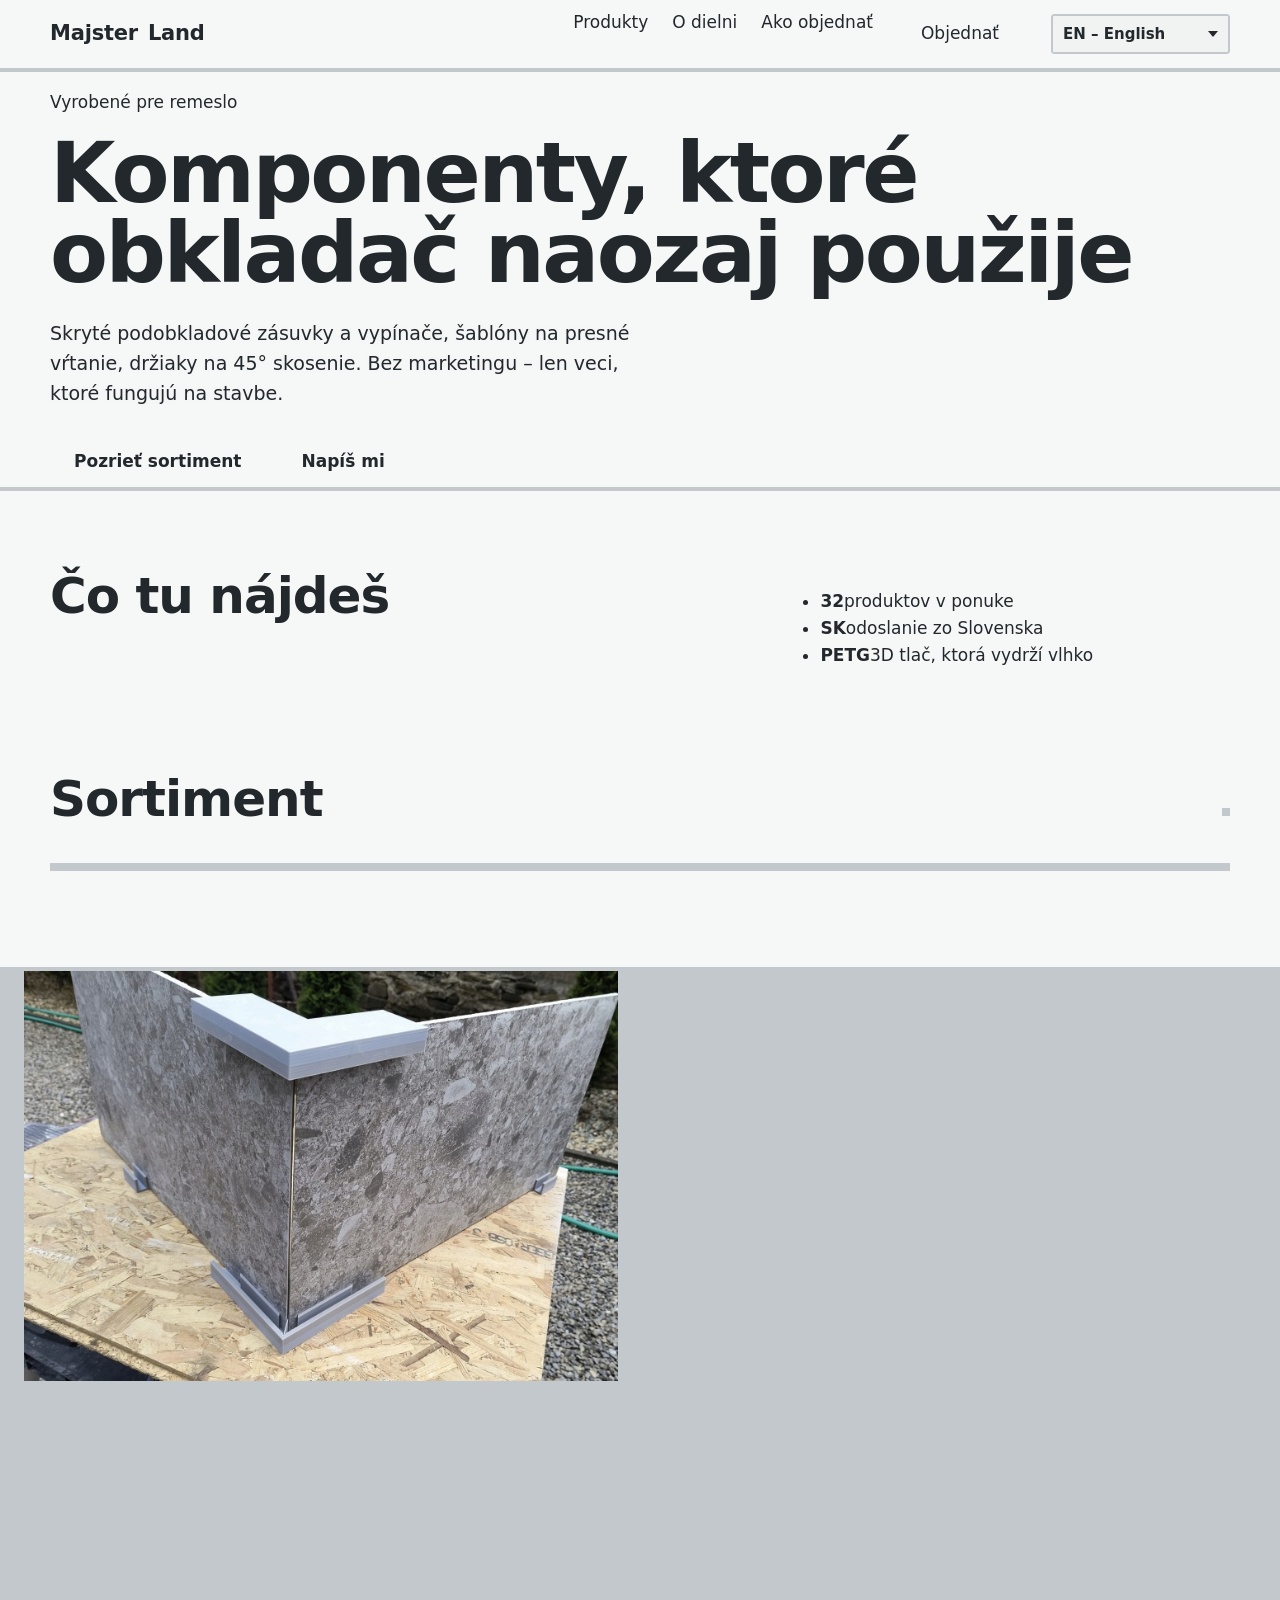
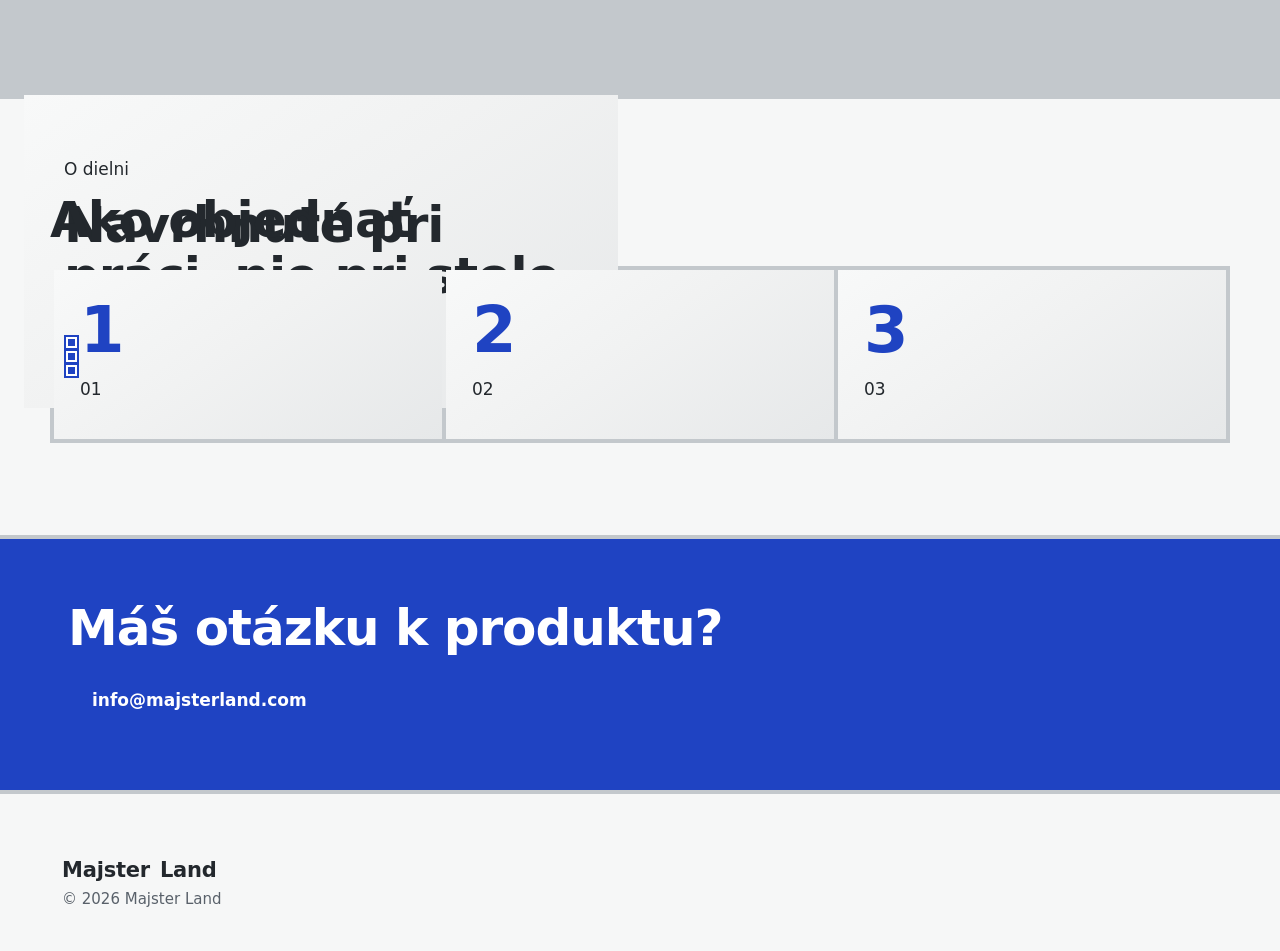
==== commit eed65d4b: "Ponechaný len návrh 1, odstránené v2, v3 a prepínač dizajnov Co-Authored-By: Claude Opus 5.5 <norepl" ====
--- a/index.html
+++ b/index.html
@@ -159,8 +159,7 @@
 </dialog>
 
 <script src="data/produkty.js?v=39919f74"></script>
-<script src="js/i18n.js?v=f74f9107"></script>
-<script src="js/dizajny.js?v=2ddf4bb0" data-dizajn="1" data-root="./"></script>
+<script src="js/i18n.js?v=250822aa"></script>
 <script src="js/app.js?v=681aad5c"></script>
 </body>
 </html>
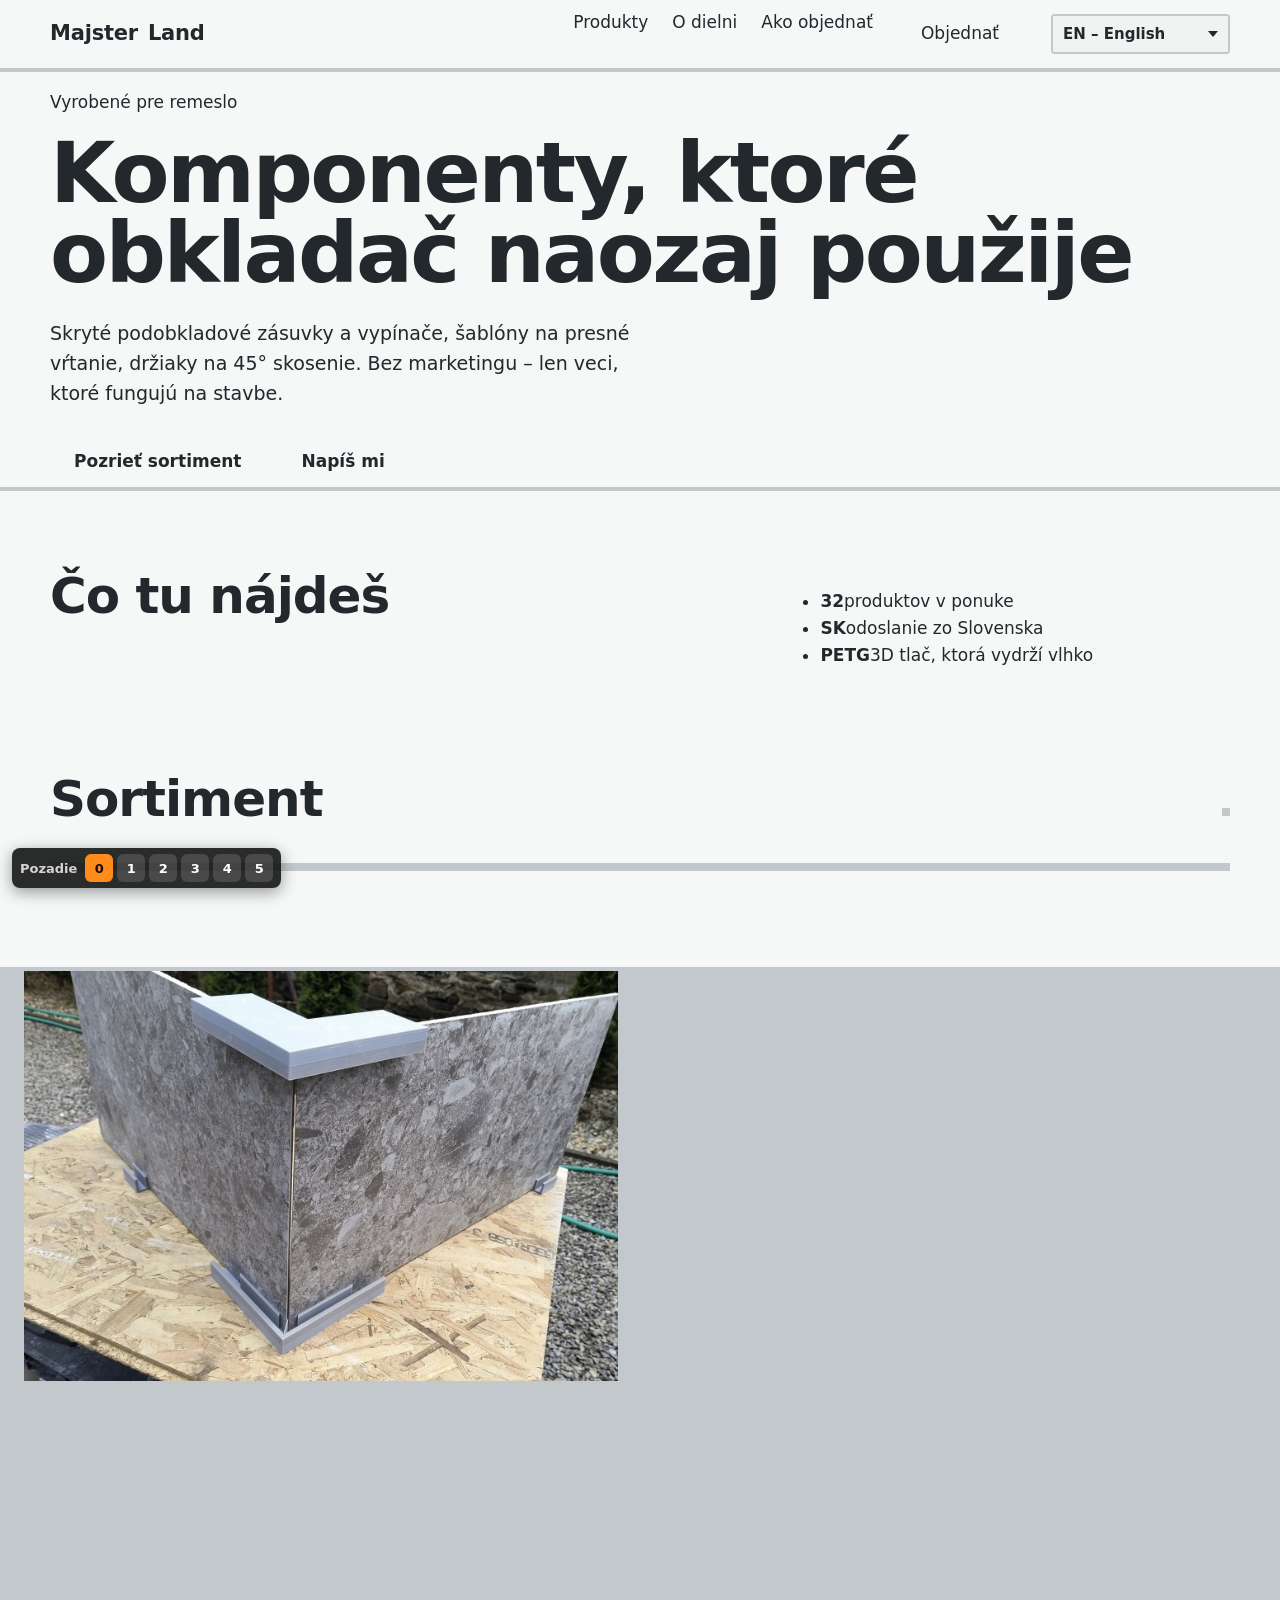
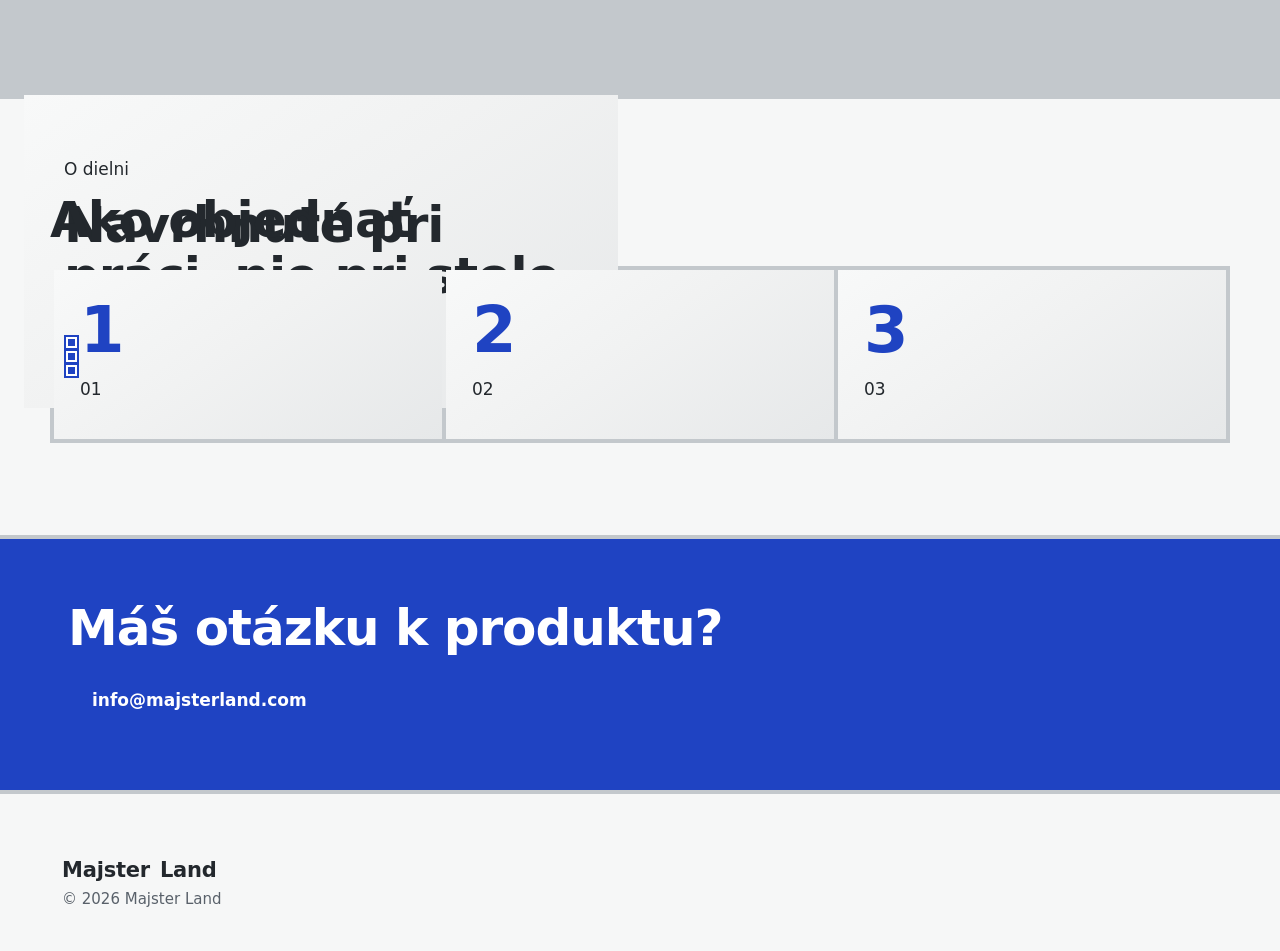
==== commit 552d85f7: "Dočasný prepínač pozadia úvodu: pôvodné + 5 jednoduchých tmavých textúr - img/pozadia/pozadie-1..5.j" ====
--- a/index.html
+++ b/index.html
@@ -17,7 +17,7 @@
   <link rel="preconnect" href="https://fonts.googleapis.com">
   <link rel="preconnect" href="https://fonts.gstatic.com" crossorigin>
   <link href="https://fonts.googleapis.com/css2?family=Barlow+Condensed:wght@500;600;700;800&family=Barlow:wght@400;500;600&display=swap" rel="stylesheet">
-  <link rel="stylesheet" href="css/style.css?v=c81fa28c">
+  <link rel="stylesheet" href="css/style.css?v=d111efe9">
 </head>
 <body>
 
@@ -160,6 +160,7 @@
 
 <script src="data/produkty.js?v=39919f74"></script>
 <script src="js/i18n.js?v=250822aa"></script>
+<script src="js/pozadia.js?v=0"></script>
 <script src="js/app.js?v=681aad5c"></script>
 </body>
 </html>
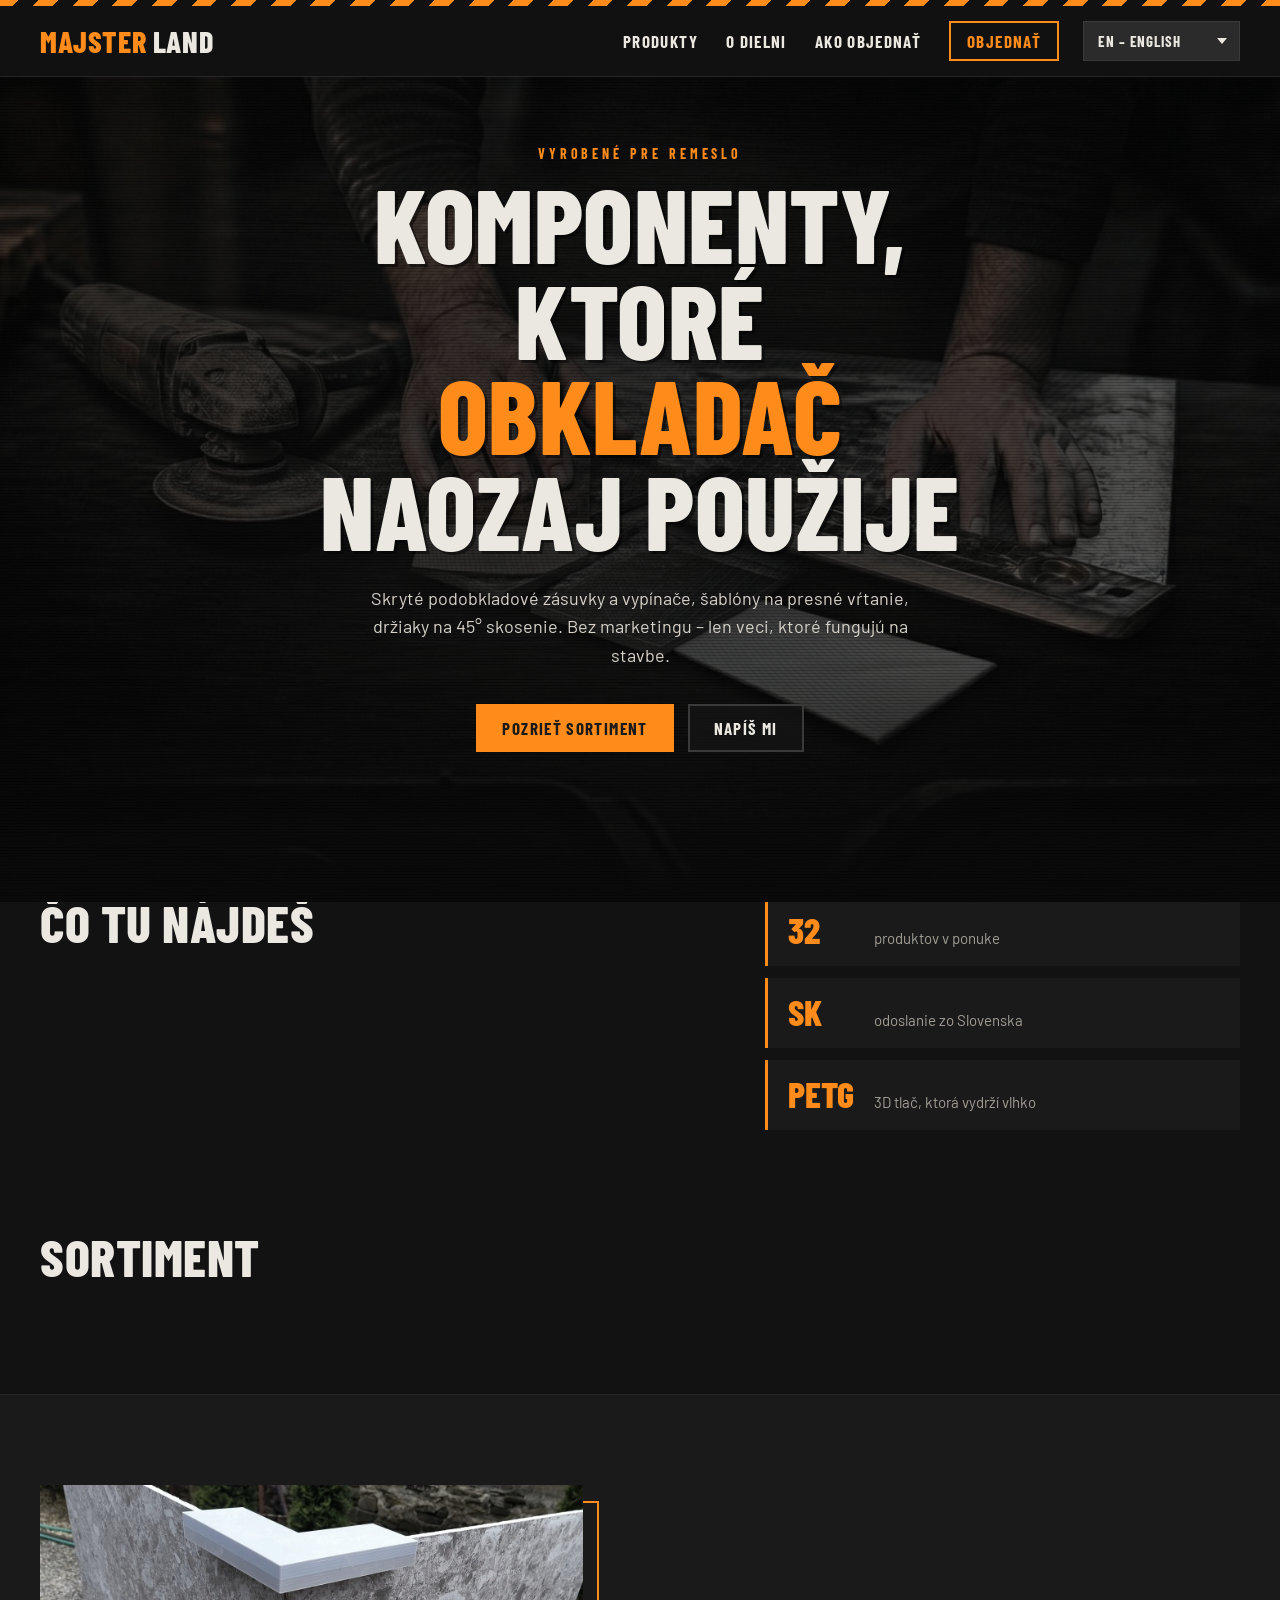
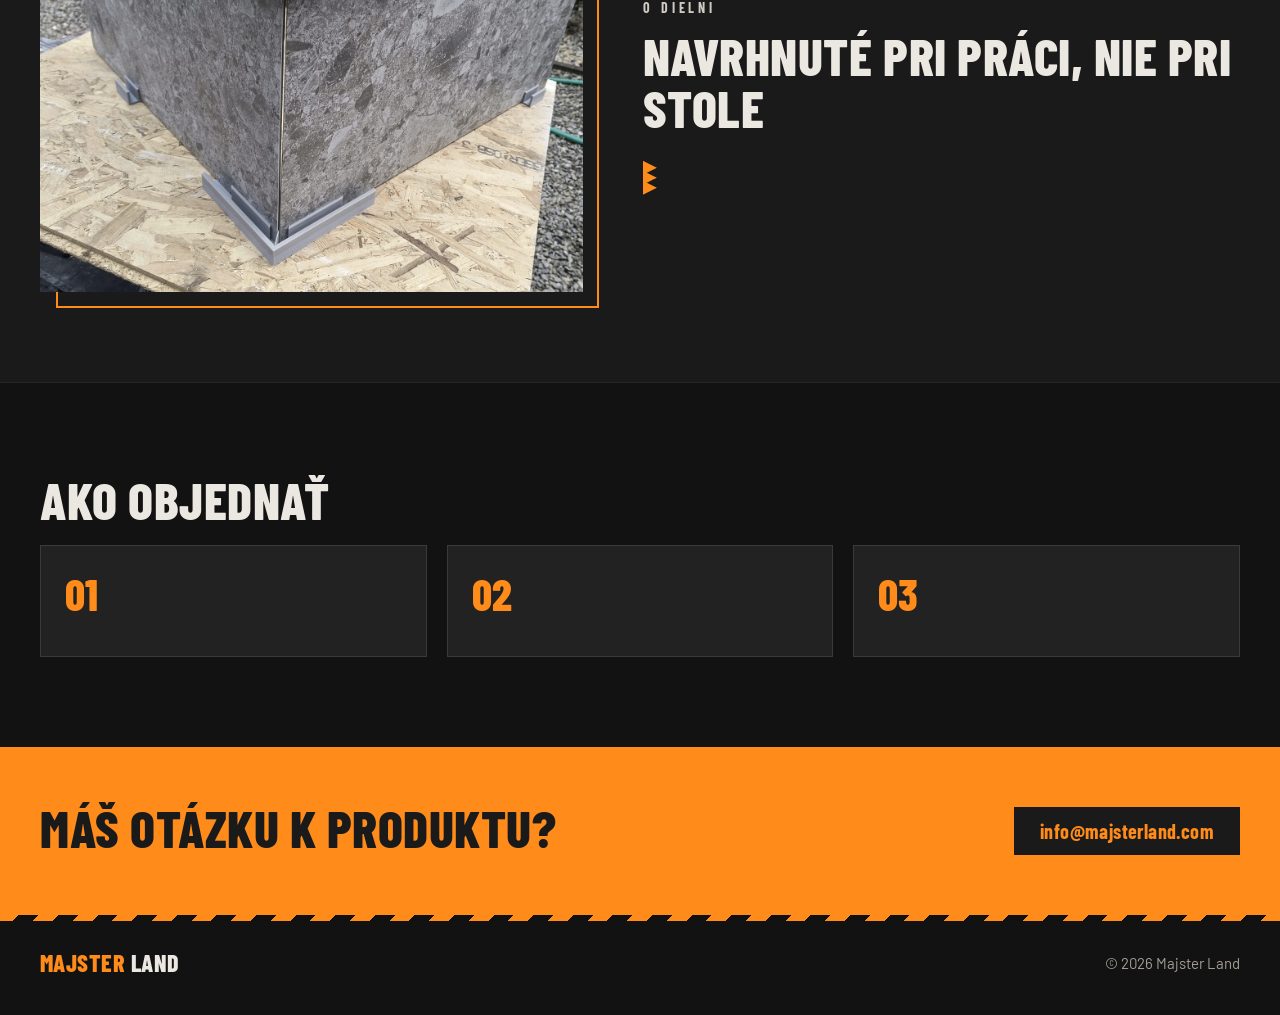
==== commit fdd27cf0: "Nový hlavný obrázok úvodu, odstránený dočasný prepínač pozadia - mainImage.jpeg je teraz img/hero.jp" ====
--- a/index.html
+++ b/index.html
@@ -7,7 +7,7 @@
   <meta name="description" content="Skryté podobkladové zásuvky, vypínače a ventilátory, šablóny na vŕtanie, držiaky na 45° skosenie. Vyrobené pre obkladačov, predaj cez Allegro.">
   <meta property="og:title" content="Majster Land – komponenty pre obkladačov">
   <meta property="og:description" content="Skryté zásuvky, vypínače, ventilátory, šablóny a prípravky. Veci, ktoré fungujú na stavbe.">
-  <meta property="og:image" content="img/hero.jpg">
+  <meta property="og:image" content="img/hero.jpg?v=2">
   <link rel="alternate" hreflang="sk" href="?lang=sk">
   <link rel="alternate" hreflang="cs" href="?lang=cs">
   <link rel="alternate" hreflang="pl" href="?lang=pl">
@@ -17,7 +17,7 @@
   <link rel="preconnect" href="https://fonts.googleapis.com">
   <link rel="preconnect" href="https://fonts.gstatic.com" crossorigin>
   <link href="https://fonts.googleapis.com/css2?family=Barlow+Condensed:wght@500;600;700;800&family=Barlow:wght@400;500;600&display=swap" rel="stylesheet">
-  <link rel="stylesheet" href="css/style.css?v=d111efe9">
+  <link rel="stylesheet" href="css/style.css?v=9a5c507e">
 </head>
 <body>
 
@@ -160,7 +160,6 @@
 
 <script src="data/produkty.js?v=39919f74"></script>
 <script src="js/i18n.js?v=250822aa"></script>
-<script src="js/pozadia.js?v=0"></script>
 <script src="js/app.js?v=681aad5c"></script>
 </body>
 </html>
--- a/css/style.css
+++ b/css/style.css
@@ -1,50 +1,53 @@
-/* Majster Land – obkladová stena.
-   Stránka je postavená z dlaždíc a škár. Jedna dlaždica v úvode sa dá odklopiť
-   ako push-to-open dvierka a pod ňou je skrytá zásuvka. */
+/* Majster Land – tmavý dielenský štýl, oranžové akcenty */
 :root {
-  --bg: #f6f7f7;
-  --tile: #f1f2f2;
-  --tile-2: #e6e8e9;
-  --grout: #c3c8cc;
-  --ink: #23282d;
-  --muted: #59616a;
-  --blue: #1f43c2;
-  --blue-hover: #2a52de;
-  --t: 112px;          /* veľkosť dlaždice v úvode */
-  --g: 4px;            /* šírka škáry */
-  --font: "Bricolage Grotesque", "Segoe UI", system-ui, sans-serif;
-  --wrap: 1180px;
+  --bg: #121212;
+  --bg-2: #1a1a1a;
+  --panel: #222;
+  --panel-2: #2b2b2b;
+  --line: #3a3a3a;
+  --text: #ebe7e1;
+  --muted: #a29d95;
+  --orange: #ff8c1a;
+  --orange-2: #ffa340;
+  --font-head: "Barlow Condensed", "Arial Narrow", Impact, sans-serif;
+  --font-body: "Barlow", system-ui, -apple-system, "Segoe UI", sans-serif;
+  --wrap: 1200px;
 }
 
 *, *::before, *::after { box-sizing: border-box; }
-html { scroll-behavior: smooth; scroll-padding-top: 76px; }
+html { scroll-behavior: smooth; scroll-padding-top: 80px; }
 body {
   margin: 0;
   background: var(--bg);
-  color: var(--ink);
-  font: 400 17px/1.6 var(--font);
+  color: var(--text);
+  font: 400 17px/1.6 var(--font-body);
   -webkit-font-smoothing: antialiased;
 }
-img { display: block; max-width: 100%; }
-a { color: inherit; }
-button, select { font: inherit; color: inherit; }
-h1, h2, h3 { margin: 0; }
+img { max-width: 100%; display: block; }
+a { color: var(--orange); }
+button { font: inherit; color: inherit; }
+
 .wrap { width: min(var(--wrap), 100% - 40px); margin-inline: auto; }
-.sr-only { position: absolute; width: 1px; height: 1px; overflow: hidden; clip: rect(0 0 0 0); white-space: nowrap; }
-:focus-visible { outline: 3px solid var(--blue); outline-offset: 3px; }
 
 .h2 {
-  font-size: clamp(32px, 4.4vw, 50px);
-  line-height: 1.02;
-  font-weight: 800;
-  font-variation-settings: "opsz" 96, "wdth" 85;
-  letter-spacing: -0.02em;
-  margin-bottom: 20px;
-}
-
-/* povrch dlaždice: jemný lesk glazúry */
-.wall > .d, .push__face, .card, .grid__blank, .filter, .steps li, .workshop__text, .facts li, .btn--tile {
-  background: linear-gradient(145deg, #f8f9f9 0%, var(--tile) 45%, var(--tile-2) 100%);
+  font: 800 clamp(34px, 5vw, 52px)/1 var(--font-head);
+  text-transform: uppercase;
+  letter-spacing: .01em;
+  margin: 0 0 20px;
+}
+
+.eyebrow {
+  font: 700 14px/1 var(--font-head);
+  text-transform: uppercase;
+  letter-spacing: .28em;
+  color: var(--orange);
+  margin: 0 0 14px;
+}
+
+/* ---------- výstražný pruh ---------- */
+.stripe {
+  height: 6px;
+  background: repeating-linear-gradient(-45deg, var(--orange) 0 14px, #111 14px 28px);
 }
 
 /* ---------- tlačidlá ---------- */
@@ -52,284 +55,380 @@
   display: inline-flex;
   align-items: center;
   justify-content: center;
-  min-height: 50px;
+  gap: 8px;
+  min-height: 48px;
   padding: 0 24px;
+  font: 700 17px/1 var(--font-head);
+  text-transform: uppercase;
+  letter-spacing: .08em;
+  text-decoration: none;
+  border: 2px solid transparent;
+  cursor: pointer;
+  transition: background .15s, color .15s, border-color .15s, transform .15s;
+}
+.btn:active { transform: translateY(1px); }
+.btn--solid { background: var(--orange); color: #1a1a1a; }
+.btn--solid:hover { background: var(--orange-2); }
+.btn--outline { border-color: var(--orange); color: var(--orange); min-height: 40px; padding: 0 16px; }
+.btn--outline:hover { background: var(--orange); color: #1a1a1a; }
+.btn--dark { background: rgba(20,20,20,.75); border-color: var(--line); color: var(--text); }
+.btn--dark:hover { border-color: var(--text); }
+.btn--wide { width: 100%; }
+.btn:focus-visible, .filter:focus-visible, .cat:focus-visible, .card button:focus-visible, .nav a:focus-visible {
+  outline: 3px solid var(--orange-2);
+  outline-offset: 2px;
+}
+
+/* ---------- hlavička ---------- */
+.top {
+  position: sticky;
+  top: 0;
+  z-index: 20;
+  background: rgba(18,18,18,.94);
+  backdrop-filter: blur(6px);
+  border-bottom: 1px solid #262626;
+}
+.top__inner { display: flex; align-items: center; height: 70px; }
+
+.logo {
+  font: 800 30px/1 var(--font-head);
+  text-transform: uppercase;
+  letter-spacing: .02em;
+  text-decoration: none;
+  white-space: nowrap;
+}
+.logo__a { color: var(--orange); }
+.logo__b { color: var(--text); }
+
+.nav { display: flex; align-items: center; gap: 28px; margin-left: auto; }
+.nav a:not(.btn) {
+  font: 700 17px/1 var(--font-head);
+  text-transform: uppercase;
+  letter-spacing: .08em;
+  color: var(--text);
+  text-decoration: none;
+}
+.nav a:not(.btn):hover { color: var(--orange); }
+
+.burger { display: none; background: none; border: 0; padding: 10px; cursor: pointer; }
+.burger span { display: block; width: 26px; height: 3px; background: var(--text); margin: 5px 0; }
+
+/* ---------- prepínač jazyka ---------- */
+.sr-only { position: absolute; width: 1px; height: 1px; padding: 0; margin: -1px; overflow: hidden; clip: rect(0 0 0 0); white-space: nowrap; border: 0; }
+.lang { margin-left: 24px; }
+.lang__select {
+  appearance: none;
+  -webkit-appearance: none;
+  height: 40px;
+  padding: 0 34px 0 14px;
+  background: var(--panel-2) url("data:image/svg+xml,%3Csvg xmlns='http://www.w3.org/2000/svg' width='10' height='6'%3E%3Cpath d='M0 0h10L5 6z' fill='%23ebe7e1'/%3E%3C/svg%3E") no-repeat right 12px center;
+  border: 1px solid var(--line);
+  color: var(--text);
+  font: 700 15px/1 var(--font-head);
+  text-transform: uppercase;
+  letter-spacing: .06em;
+  cursor: pointer;
+}
+.lang__select:hover { border-color: var(--text); }
+.lang__select:focus-visible { outline: 3px solid var(--orange-2); outline-offset: 2px; }
+.lang__select option { background: var(--panel); color: var(--text); text-transform: none; }
+.shop__mena { color: var(--muted); }
+.shop__mena:empty { display: none; }
+.modal__mena { font-size: 14px; color: var(--muted); margin: -10px 0 16px; }
+.modal__mena:empty { display: none; }
+
+/* ---------- hero ---------- */
+.hero {
+  position: relative;
+  min-height: clamp(540px, 76vh, 720px);
+  display: flex;
+  align-items: center;
+  overflow: hidden;
+  isolation: isolate;
+}
+.hero__bg {
+  position: absolute;
+  inset: 0;
+  z-index: -1;
+  background:
+    repeating-linear-gradient(0deg, rgba(0,0,0,.18) 0 1px, transparent 1px 3px),
+    radial-gradient(ellipse at center, rgba(14,14,14,.82) 0%, rgba(14,14,14,.6) 60%, rgba(14,14,14,.45) 100%),
+    linear-gradient(0deg, var(--bg) 0%, transparent 30%),
+    url("../img/hero.jpg?v=2") center / cover no-repeat;
+  filter: saturate(.6) contrast(1.05);
+}
+.hero__inner { padding: 70px 0 150px; text-align: center; }
+.hero__title {
+  font: 800 clamp(38px, 8.4vw, 104px)/.92 var(--font-head);
+  text-transform: uppercase;
+  letter-spacing: .005em;
+  max-width: 14ch;
+  margin: 0 auto 26px;
+  text-shadow: 3px 3px 0 rgba(0,0,0,.45);
+}
+.hero__title em { font-style: normal; color: var(--orange); }
+.hero__lead { max-width: 560px; font-size: 18px; color: #d6d1c9; margin: 0 auto 34px; }
+.hero__cta { display: flex; flex-wrap: wrap; justify-content: center; gap: 14px; }
+
+/* ---------- kategórie ---------- */
+.cats { position: relative; z-index: 2; margin-top: -96px; }
+.cats__grid { display: grid; grid-template-columns: repeat(3, 1fr); gap: 14px; }
+.cats__grid > * { min-width: 0; }
+.cat {
+  display: block;
+  position: relative;
+  padding: 22px 20px 20px;
+  background: var(--panel);
+  border: 1px solid var(--line);
+  border-top: 3px solid var(--line);
+  text-decoration: none;
+  color: var(--text);
+  transition: border-color .15s, transform .15s, background .15s;
+}
+.cat:hover { border-top-color: var(--orange); background: var(--panel-2); transform: translateY(-3px); }
+.cat__n { position: absolute; top: 16px; right: 18px; font: 700 14px/1 var(--font-head); color: var(--muted); }
+.cat__title { font: 800 22px/1.05 var(--font-head); text-transform: uppercase; margin: 0 0 8px; padding-right: 22px; overflow-wrap: break-word; hyphens: auto; }
+.cat__desc { font-size: 14px; line-height: 1.4; color: var(--muted); margin: 0; }
+
+/* ---------- úvod ---------- */
+.intro {
+  display: grid;
+  grid-template-columns: 1.4fr 1fr;
+  gap: 60px;
+  padding: 90px 0 40px;
+  align-items: start;
+}
+.intro__text p { color: #cfcac2; margin: 0 0 16px; max-width: 62ch; }
+.intro__facts { list-style: none; margin: 0; padding: 0; display: grid; gap: 12px; }
+.intro__facts li {
+  display: flex;
+  align-items: baseline;
+  gap: 16px;
+  padding: 16px 20px;
+  background: var(--bg-2);
+  border-left: 3px solid var(--orange);
+}
+.intro__facts strong { font: 800 36px/1 var(--font-head); color: var(--orange); min-width: 70px; }
+.intro__facts span { color: var(--muted); font-size: 15px; }
+
+/* ---------- sortiment ---------- */
+.shop { padding: 60px 0 90px; }
+.shop__head { display: flex; flex-wrap: wrap; align-items: end; justify-content: space-between; gap: 20px; }
+.shop__head .h2 { margin: 0; }
+.shop__count { color: var(--muted); font-size: 15px; margin: 18px 0 22px; }
+
+.filters { display: flex; flex-wrap: wrap; gap: 8px; }
+.filter {
+  padding: 9px 14px;
+  background: var(--bg-2);
+  border: 1px solid var(--line);
+  font: 700 15px/1 var(--font-head);
+  text-transform: uppercase;
+  letter-spacing: .05em;
+  cursor: pointer;
+  transition: background .15s, border-color .15s, color .15s;
+}
+.filter:hover { border-color: var(--text); }
+.filter.is-on { background: var(--orange); border-color: var(--orange); color: #1a1a1a; }
+
+.grid { display: grid; grid-template-columns: repeat(auto-fill, minmax(min(270px, 100%), 1fr)); gap: 20px; }
+
+.card {
+  display: flex;
+  flex-direction: column;
+  background: var(--panel);
+  border: 1px solid var(--line);
+  transition: border-color .15s, transform .15s;
+}
+.card:hover { border-color: #555; transform: translateY(-3px); }
+.card[hidden] { display: none; }
+
+.card__img {
+  position: relative;
+  display: block;
+  padding: 0;
   border: 0;
-  border-radius: 3px;
-  font-weight: 700;
-  font-size: 17px;
-  text-decoration: none;
-  cursor: pointer;
-}
-.btn--blue { background: var(--blue); color: #fff; }
-.btn--blue:hover { background: var(--blue-hover); }
-.btn--tile { color: var(--ink); box-shadow: inset 0 0 0 var(--g) var(--grout); }
-.btn--tile:hover { box-shadow: inset 0 0 0 var(--g) var(--ink); }
-.btn--wide { width: 100%; }
-
-/* ---------- hlavička ---------- */
-.top { position: sticky; top: 0; z-index: 30; background: rgba(246,247,247,.95); border-bottom: var(--g) solid var(--grout); }
-.top__inner { display: flex; align-items: center; gap: 28px; height: 68px; }
-.logo {
-  display: flex; align-items: center; gap: 10px;
-  font-size: 21px; font-weight: 800;
-  font-variation-settings: "opsz" 48, "wdth" 85;
-  letter-spacing: -0.01em;
-  text-decoration: none; white-space: nowrap;
-}
-.logo__tile {
-  width: 26px; height: 26px;
-  background:
-    linear-gradient(var(--grout), var(--grout)) 50% 0 / 3px 100% no-repeat,
-    linear-gradient(var(--grout), var(--grout)) 0 50% / 100% 3px no-repeat,
-    var(--tile-2);
-  box-shadow: inset 0 0 0 3px var(--grout);
-}
-.nav { display: flex; gap: 24px; margin-left: auto; }
-.nav a { text-decoration: none; font-weight: 500; }
-.nav a:hover { color: var(--blue); }
-.lang select {
-  appearance: none; -webkit-appearance: none;
-  height: 40px; padding: 0 34px 0 12px;
-  border: 0; border-radius: 3px;
-  box-shadow: inset 0 0 0 2px var(--grout);
-  background: var(--tile) url("data:image/svg+xml,%3Csvg xmlns='http://www.w3.org/2000/svg' width='10' height='6'%3E%3Cpath d='M0 0h10L5 6z' fill='%2323282d'/%3E%3C/svg%3E") no-repeat right 12px center;
-  font-weight: 600; font-size: 15px;
-  cursor: pointer;
-}
-.lang select:hover { box-shadow: inset 0 0 0 2px var(--ink); }
-.burger { display: none; background: none; border: 0; padding: 10px 4px; cursor: pointer; }
-.burger span { display: block; width: 24px; height: 2px; background: var(--ink); margin: 6px 0; }
-
-/* ---------- úvod: stena ---------- */
-.hero { position: relative; isolation: isolate; overflow: hidden; border-bottom: var(--g) solid var(--grout); }
-.wall {
-  position: absolute; inset: 0; z-index: -1;
-  display: grid;
-  grid-template-columns: repeat(var(--cols, 12), var(--t));
-  grid-auto-rows: var(--t);
-  gap: var(--g);
-  padding: var(--g);
-  background: var(--grout);
-  align-content: start;
-}
-.hero__content { position: relative; pointer-events: none; padding: calc(var(--t) * .55) 0 calc(var(--t) * .9); }
-.hero__text { pointer-events: auto; max-width: 640px; }
-.hero__title {
-  font-size: clamp(42px, 6.6vw, 88px);
-  line-height: .95;
-  font-weight: 800;
-  font-variation-settings: "opsz" 96, "wdth" 80;
-  letter-spacing: -0.03em;
-  margin-bottom: 24px;
-}
-.hero__title em { font-style: normal; }
-.hero__lead { font-size: 19px; max-width: 32em; margin: 0 0 28px; }
-.hero__cta { display: flex; flex-wrap: wrap; gap: 12px; }
-.push__note { margin: 22px 0 0; font-size: 15px; color: var(--muted); max-width: 30em; min-height: 3em; }
-.hero__lead, .push__note { text-shadow: 0 0 6px var(--tile), 0 0 2px var(--tile); }
-
-/* dlaždica, ktorá sa dá odklopiť */
-.push__tile {
+  border-bottom: 3px solid var(--orange);
+  background: #d8d5d0;
+  aspect-ratio: 1 / 1;
+  overflow: hidden;
+  cursor: zoom-in;
+}
+.card__img img { width: 100%; height: 100%; object-fit: cover; transition: transform .3s; }
+.card:hover .card__img img { transform: scale(1.04); }
+.card__tag {
+  position: absolute;
+  left: 0;
+  bottom: 0;
+  padding: 6px 10px;
+  background: rgba(18,18,18,.88);
+  font: 700 12px/1 var(--font-head);
+  text-transform: uppercase;
+  letter-spacing: .1em;
+  color: var(--orange);
+}
+
+.card__body { display: flex; flex-direction: column; flex: 1; padding: 18px 18px 18px; }
+.card__title { margin: 0 0 8px; }
+.card__title button {
+  padding: 0;
+  background: none;
+  border: 0;
+  text-align: left;
+  font: 800 21px/1.08 var(--font-head);
+  text-transform: uppercase;
+  cursor: pointer;
+}
+.card__title button:hover { color: var(--orange); }
+.card__desc { font-size: 15px; line-height: 1.45; color: var(--muted); margin: 0 0 16px; flex: 1; }
+.card__foot { display: flex; align-items: center; justify-content: space-between; margin-bottom: 14px; }
+.card__price { font: 800 28px/1 var(--font-head); color: var(--orange); }
+.card__more {
+  background: none;
+  border: 0;
+  padding: 4px 0;
+  font: 700 14px/1 var(--font-head);
+  text-transform: uppercase;
+  letter-spacing: .1em;
+  color: var(--text);
+  cursor: pointer;
+}
+.card__more:hover { color: var(--orange); }
+.card .btn { min-height: 44px; font-size: 16px; }
+
+/* ---------- o dielni ---------- */
+.workshop { background: var(--bg-2); border-block: 1px solid #262626; }
+.workshop__inner { display: grid; grid-template-columns: 1fr 1.1fr; gap: 60px; align-items: center; padding: 90px 0; }
+.workshop__img { position: relative; }
+.workshop__img::after {
+  content: "";
+  position: absolute;
+  inset: 16px -16px -16px 16px;
+  border: 2px solid var(--orange);
+  z-index: 0;
+}
+.workshop__img img { position: relative; z-index: 1; width: 100%; aspect-ratio: 4 / 3; object-fit: cover; filter: saturate(.75); }
+.workshop__text p { color: #cfcac2; max-width: 60ch; }
+.checks { list-style: none; padding: 0; margin: 24px 0 0; display: grid; gap: 10px; }
+.checks li {
   position: relative;
-  padding: 0; border: 0;
-  background: #2b2f33;
-  cursor: pointer;
+  padding-left: 30px;
+  font: 700 18px/1.3 var(--font-head);
+  text-transform: uppercase;
+  letter-spacing: .04em;
+}
+.checks li::before {
+  content: "";
+  position: absolute;
+  left: 0;
+  top: 4px;
+  width: 14px;
+  height: 14px;
+  background: var(--orange);
+  clip-path: polygon(0 0, 100% 50%, 0 100%);
+}
+
+/* ---------- ako objednať ---------- */
+.how { padding: 90px 0; }
+.steps { list-style: none; padding: 0; margin: 10px 0 0; display: grid; grid-template-columns: repeat(3, 1fr); gap: 20px; }
+.steps li { padding: 26px 24px; background: var(--panel); border: 1px solid var(--line); }
+.steps__n { font: 800 44px/1 var(--font-head); color: var(--orange); }
+.steps h3 { font: 800 24px/1.1 var(--font-head); text-transform: uppercase; margin: 12px 0 8px; }
+.steps p { margin: 0; color: var(--muted); font-size: 16px; }
+
+/* ---------- kontakt ---------- */
+.contact { background: var(--orange); color: #1a1a1a; }
+.contact__inner { display: flex; flex-wrap: wrap; align-items: center; justify-content: space-between; gap: 24px; padding: 54px 0; }
+.contact .h2 { margin-bottom: 8px; }
+.contact p { margin: 0; font-size: 18px; }
+.contact .btn--solid { background: #1a1a1a; color: var(--orange); }
+.contact .btn--solid:hover { background: #000; }
+.btn--mail { text-transform: none; letter-spacing: .02em; font-size: 20px; }
+.workshop__text a { color: var(--orange); }
+
+/* ---------- pätička ---------- */
+.foot__inner { display: flex; flex-wrap: wrap; align-items: center; justify-content: space-between; gap: 16px; padding: 30px 0 40px; color: var(--muted); font-size: 15px; }
+.foot__inner p { margin: 0; }
+.foot .logo { font-size: 24px; }
+
+/* ---------- detail (modal) ---------- */
+.modal {
+  width: min(980px, 100% - 24px);
+  max-height: calc(100vh - 24px);
+  padding: 0;
+  background: var(--panel);
+  color: var(--text);
+  border: 1px solid var(--line);
+  border-top: 4px solid var(--orange);
+}
+.modal::backdrop { background: rgba(0,0,0,.75); }
+.modal__close {
+  position: absolute;
+  top: 8px;
+  right: 10px;
   z-index: 2;
-}
-.push__socket { position: absolute; inset: 0; display: grid; place-items: center; }
-.push__socket svg { width: 100%; height: 100%; }
-.push__face {
-  position: absolute; inset: 0;
-  display: grid; place-items: center;
-  transform-origin: 0 100%;
-  transition: transform .55s cubic-bezier(.3, 1.5, .5, 1), box-shadow .55s;
-}
-.push__mark {
-  width: 28%; aspect-ratio: 1;
-  border-radius: 50%;
-  border: 3px solid var(--blue);
-  box-shadow: 0 0 0 6px rgba(31,67,194,.12);
-  animation: pulz 2.4s ease-in-out 1s 3;
-  transition: opacity .2s;
-}
-@keyframes pulz {
-  0%, 100% { box-shadow: 0 0 0 6px rgba(31,67,194,.12); }
-  50% { box-shadow: 0 0 0 14px rgba(31,67,194,0); }
-}
-.push__tile:hover .push__face { transform: translate(-2px, -2px); box-shadow: 3px 3px 0 rgba(35,40,45,.18); }
-.push__tile:active .push__face { transform: scale(.96); }
-.push__tile[aria-pressed="true"] .push__face {
-  transform: translate(46%, 38%) rotate(14deg);
-  box-shadow: -10px 14px 24px rgba(35,40,45,.28);
-}
-.push__tile[aria-pressed="true"] .push__mark { opacity: 0; }
-
-/* ---------- čo tu nájdeš ---------- */
-.intro { display: grid; grid-template-columns: 1.5fr 1fr; gap: 56px; padding: 80px 0 40px; }
-.intro__text p { max-width: 36em; margin: 0 0 14px; }
-.facts { list-style: none; margin: 0; padding: var(--g); display: grid; gap: var(--g); background: var(--grout); align-self: start; }
-.facts li { padding: 18px 20px; display: flex; align-items: baseline; gap: 14px; }
-.facts strong { font-size: 30px; line-height: 1; font-weight: 800; font-variation-settings: "opsz" 96, "wdth" 80; min-width: 2.6em; color: var(--blue); }
-.facts span { color: var(--muted); }
-
-/* ---------- sortiment ---------- */
-.shop { padding: 48px 0 96px; }
-.shop__head { display: flex; flex-wrap: wrap; align-items: baseline; justify-content: space-between; gap: 4px 24px; }
-.shop__count { margin: 0 0 18px; color: var(--muted); font-size: 15px; }
-.shop__mena:empty { display: none; }
-
-.filters { display: inline-flex; flex-wrap: wrap; gap: var(--g); padding: var(--g); background: var(--grout); margin-bottom: 28px; max-width: 100%; }
-.filter { border: 0; padding: 11px 16px; font-weight: 600; cursor: pointer; }
-.filter span { color: var(--muted); font-weight: 400; margin-left: 4px; }
-.filter:hover { color: var(--blue); }
-.filter.is-on { background: var(--ink); color: #fff; }
-.filter.is-on span { color: #b9c0c7; }
-
-.grid {
-  display: grid;
-  grid-template-columns: repeat(auto-fill, minmax(min(260px, 100%), 1fr));
-  gap: var(--g);
-  padding: var(--g);
-  background: var(--grout);
-}
-.card { display: flex; flex-direction: column; min-width: 0; }
-.card[hidden] { display: none; }
-.grid__blank { min-height: 120px; }
-.card__img { display: block; padding: 0; border: 0; aspect-ratio: 1 / 1; overflow: hidden; cursor: zoom-in; background: var(--tile-2); }
-.card__img img { width: 100%; height: 100%; object-fit: cover; }
-.card__body { display: flex; flex-direction: column; flex: 1; padding: 16px 18px 18px; }
-.card__cat { margin: 0 0 4px; font-size: 14px; color: var(--muted); }
-.card__title { font-size: 20px; line-height: 1.15; font-weight: 700; font-variation-settings: "opsz" 32, "wdth" 90; margin-bottom: 6px; }
-.card__title button { padding: 0; border: 0; background: none; text-align: left; font: inherit; cursor: pointer; }
-.card__title button:hover { color: var(--blue); }
-.card__desc { margin: 0 0 14px; font-size: 15px; line-height: 1.5; color: var(--muted); flex: 1; }
-.card__foot { display: flex; align-items: baseline; justify-content: space-between; margin-bottom: 12px; }
-.card__price { font-size: 26px; font-weight: 800; font-variation-settings: "opsz" 96, "wdth" 80; }
-.card__more { border: 0; background: none; padding: 0; font-weight: 600; color: var(--blue); text-decoration: underline; text-underline-offset: 4px; cursor: pointer; }
-
-/* ---------- o dielni ---------- */
-.workshop { display: grid; grid-template-columns: 1fr 1fr; gap: var(--g); padding: var(--g); background: var(--grout); margin-bottom: 96px; }
-.workshop__img { width: 100%; height: 100%; min-height: 360px; object-fit: cover; }
-.workshop__text { padding: 44px 40px; }
-.workshop__text p { max-width: 34em; }
-.workshop__text a { color: var(--blue); font-weight: 700; }
-.checks { list-style: none; margin: 20px 0 0; padding: 0; }
-.checks li { position: relative; padding: 7px 0 7px 28px; font-weight: 600; }
-.checks li::before {
-  content: ""; position: absolute; left: 0; top: 13px;
-  width: 15px; height: 15px;
-  background: var(--blue);
-  box-shadow: inset 0 0 0 2px var(--blue), inset 0 0 0 4px #fff;
-}
-
-/* ---------- ako objednať ---------- */
-.how { padding-bottom: 96px; }
-.steps { list-style: none; counter-reset: krok; margin: 0; padding: var(--g); display: grid; grid-template-columns: repeat(3, 1fr); gap: var(--g); background: var(--grout); }
-.steps li { counter-increment: krok; padding: 28px 26px 30px; }
-.steps li::before {
-  content: counter(krok);
-  display: block;
-  font-size: 64px; line-height: 1; font-weight: 800;
-  font-variation-settings: "opsz" 96, "wdth" 80;
-  color: var(--blue);
-  margin-bottom: 14px;
-}
-.steps h3 { font-size: 22px; font-weight: 700; margin-bottom: 6px; }
-.steps p { margin: 0; color: var(--muted); }
-
-/* ---------- kontakt ---------- */
-.contact {
-  background: var(--blue);
-  color: #fff;
-  padding: 64px 48px;
-  margin-bottom: 64px;
-  box-shadow: 0 0 0 var(--g) var(--grout);
-}
-.contact .h2 { margin-bottom: 8px; }
-.contact p { margin: 0 0 22px; color: #d8def6; font-size: 19px; }
-.contact__mail {
-  font-size: clamp(26px, 5vw, 58px);
-  font-weight: 800;
-  font-variation-settings: "opsz" 96, "wdth" 85;
-  letter-spacing: -0.02em;
-  text-decoration: underline;
-  text-decoration-thickness: 4px;
-  text-underline-offset: 8px;
-  overflow-wrap: anywhere;
-}
-.contact__mail:hover { text-decoration-color: #fff8; }
-.contact :focus-visible { outline-color: #fff; }
-
-/* ---------- pätička ---------- */
-.foot { display: flex; flex-wrap: wrap; justify-content: space-between; gap: 10px 24px; padding: 0 0 40px; font-size: 15px; color: var(--muted); }
-.foot p { margin: 0; }
-.foot a { color: var(--ink); }
-
-/* ---------- detail ---------- */
-.modal { width: min(960px, 100% - 24px); max-height: calc(100vh - 24px); padding: 0; border: 0; background: var(--grout); color: var(--ink); }
-.modal::backdrop { background: rgba(35,40,45,.6); }
-.modal__close {
-  position: absolute; top: 12px; right: 12px; z-index: 2;
-  width: 44px; height: 44px; display: grid; place-items: center;
-  border: 0; border-radius: 3px; background: var(--tile); cursor: pointer;
-}
-.modal__close:hover { color: var(--blue); }
-.modal__body { display: grid; grid-template-columns: 1fr 1fr; gap: var(--g); padding: var(--g); }
-.modal__img { background: var(--tile-2); }
+  width: 40px;
+  height: 40px;
+  background: rgba(18,18,18,.85);
+  border: 1px solid var(--line);
+  font-size: 26px;
+  line-height: 1;
+  cursor: pointer;
+}
+.modal__close:hover { color: var(--orange); }
+.modal__body { display: grid; grid-template-columns: 1fr 1fr; }
+.modal__img { background: #d8d5d0; }
 .modal__img img { width: 100%; height: 100%; max-height: 640px; object-fit: contain; }
-.modal__info { padding: 40px 32px 32px; background: var(--tile); }
-.modal__cat { margin: 0 0 6px; color: var(--muted); font-size: 15px; }
-.modal__title { font-size: 30px; line-height: 1.05; font-weight: 800; font-variation-settings: "opsz" 96, "wdth" 85; margin-bottom: 12px; }
-.modal__price { font-size: 32px; font-weight: 800; font-variation-settings: "opsz" 96, "wdth" 80; color: var(--blue); margin: 0 0 4px; }
-.modal__mena { margin: 0 0 12px; font-size: 14px; color: var(--muted); }
-.modal__mena:empty { display: none; }
-.specs { list-style: none; margin: 18px 0 26px; padding: 0; font-size: 15px; }
-.specs li { padding: 9px 0; border-top: 2px solid var(--tile-2); }
-
-/* ---------- menšie obrazovky ---------- */
-@media (max-width: 960px) {
-  .intro, .workshop { grid-template-columns: 1fr; }
-  .workshop__img { min-height: 260px; aspect-ratio: 4 / 3; }
-}
+.modal__info { padding: 34px 30px 30px; }
+.modal__title { font: 800 34px/1 var(--font-head); text-transform: uppercase; margin: 0 0 14px; }
+.modal__price { font: 800 38px/1 var(--font-head); color: var(--orange); margin: 0 0 18px; }
+.modal__info > p:not(.eyebrow):not(.modal__price) { color: #cfcac2; font-size: 16px; }
+.specs { list-style: none; padding: 0; margin: 18px 0 26px; border-top: 1px solid var(--line); }
+.specs li { padding: 9px 0; border-bottom: 1px solid var(--line); font-size: 15px; color: #d8d3cb; }
+
+/* ---------- responzívne ---------- */
 @media (max-width: 860px) {
-  :root { --t: 78px; }
-  .top__inner { gap: 12px; }
-  .burger { display: block; }
+  .burger { display: block; margin-left: 6px; }
   .lang { margin-left: auto; }
+  .lang__select { height: 38px; padding: 0 28px 0 10px; font-size: 14px; background-position: right 9px center; }
   .nav {
-    position: absolute; top: 72px; left: 0; right: 0;
-    display: none; flex-direction: column; gap: 0;
-    padding: 6px 20px 16px; background: var(--bg);
-    border-bottom: var(--g) solid var(--grout);
+    position: absolute;
+    top: 76px;
+    left: 0;
+    right: 0;
+    flex-direction: column;
+    align-items: stretch;
+    gap: 0;
+    padding: 10px 20px 20px;
+    background: var(--bg);
+    border-bottom: 1px solid var(--line);
+    display: none;
   }
   .nav.is-open { display: flex; }
-  .nav a { padding: 13px 0; }
-  .hero__content { padding-bottom: calc(var(--t) * 2.4); }
-  .push__face { transform-origin: 100% 100%; }
-  .push__tile[aria-pressed="true"] .push__face { transform: translate(-46%, 38%) rotate(-14deg); box-shadow: 10px 14px 24px rgba(35,40,45,.28); }
+  .nav a:not(.btn) { padding: 14px 0; border-bottom: 1px solid #262626; }
+  .nav .btn { margin-top: 14px; }
+  .intro, .workshop__inner { grid-template-columns: 1fr; gap: 40px; }
   .steps { grid-template-columns: 1fr; }
   .modal__body { grid-template-columns: 1fr; }
-  .modal__img img { max-height: 320px; }
+  .modal__img img { max-height: 360px; }
+  .hero__bg {
+    background:
+      repeating-linear-gradient(0deg, rgba(0,0,0,.18) 0 1px, transparent 1px 3px),
+      linear-gradient(0deg, rgba(14,14,14,.95) 0%, rgba(14,14,14,.7) 100%),
+      url("../img/hero.jpg?v=2") center / cover no-repeat;
+  }
+}
+@media (max-width: 600px) {
+  body { font-size: 16px; }
+  .cats__grid { grid-template-columns: 1fr; gap: 8px; }
+  .cat { padding: 16px 14px; }
+  .cat__title { font-size: 17px; }
+  .cat__desc { display: none; }
+  .logo { font-size: 26px; }
+  .hero__inner { padding: 50px 0 130px; }
   .modal__info { padding: 24px 20px; }
-  .contact { padding: 44px 24px; }
-}
-@media (max-width: 520px) {
-  body { font-size: 16px; }
-  .logo { font-size: 18px; }
-  .lang select { padding: 0 28px 0 10px; font-size: 14px; background-position: right 9px center; }
-  .filters { display: flex; flex-wrap: nowrap; overflow-x: auto; scrollbar-width: none; }
-  .filter { white-space: nowrap; }
-  .grid { grid-template-columns: repeat(2, minmax(0, 1fr)); }
-  .card__body { padding: 12px 12px 14px; }
-  .card__title { font-size: 16px; }
-  .card__desc { display: none; }
-  .card__price { font-size: 21px; }
-  .card__foot { flex-direction: column; gap: 2px; }
-  .card .btn { min-height: 44px; font-size: 14px; padding: 8px 8px; line-height: 1.2; text-align: center; }
 }
 @media (prefers-reduced-motion: reduce) {
   html { scroll-behavior: auto; }
-  .push__face { transition: none; }
-  .push__mark { animation: none; }
-}
+  *, *::before, *::after { transition: none !important; }
+}
